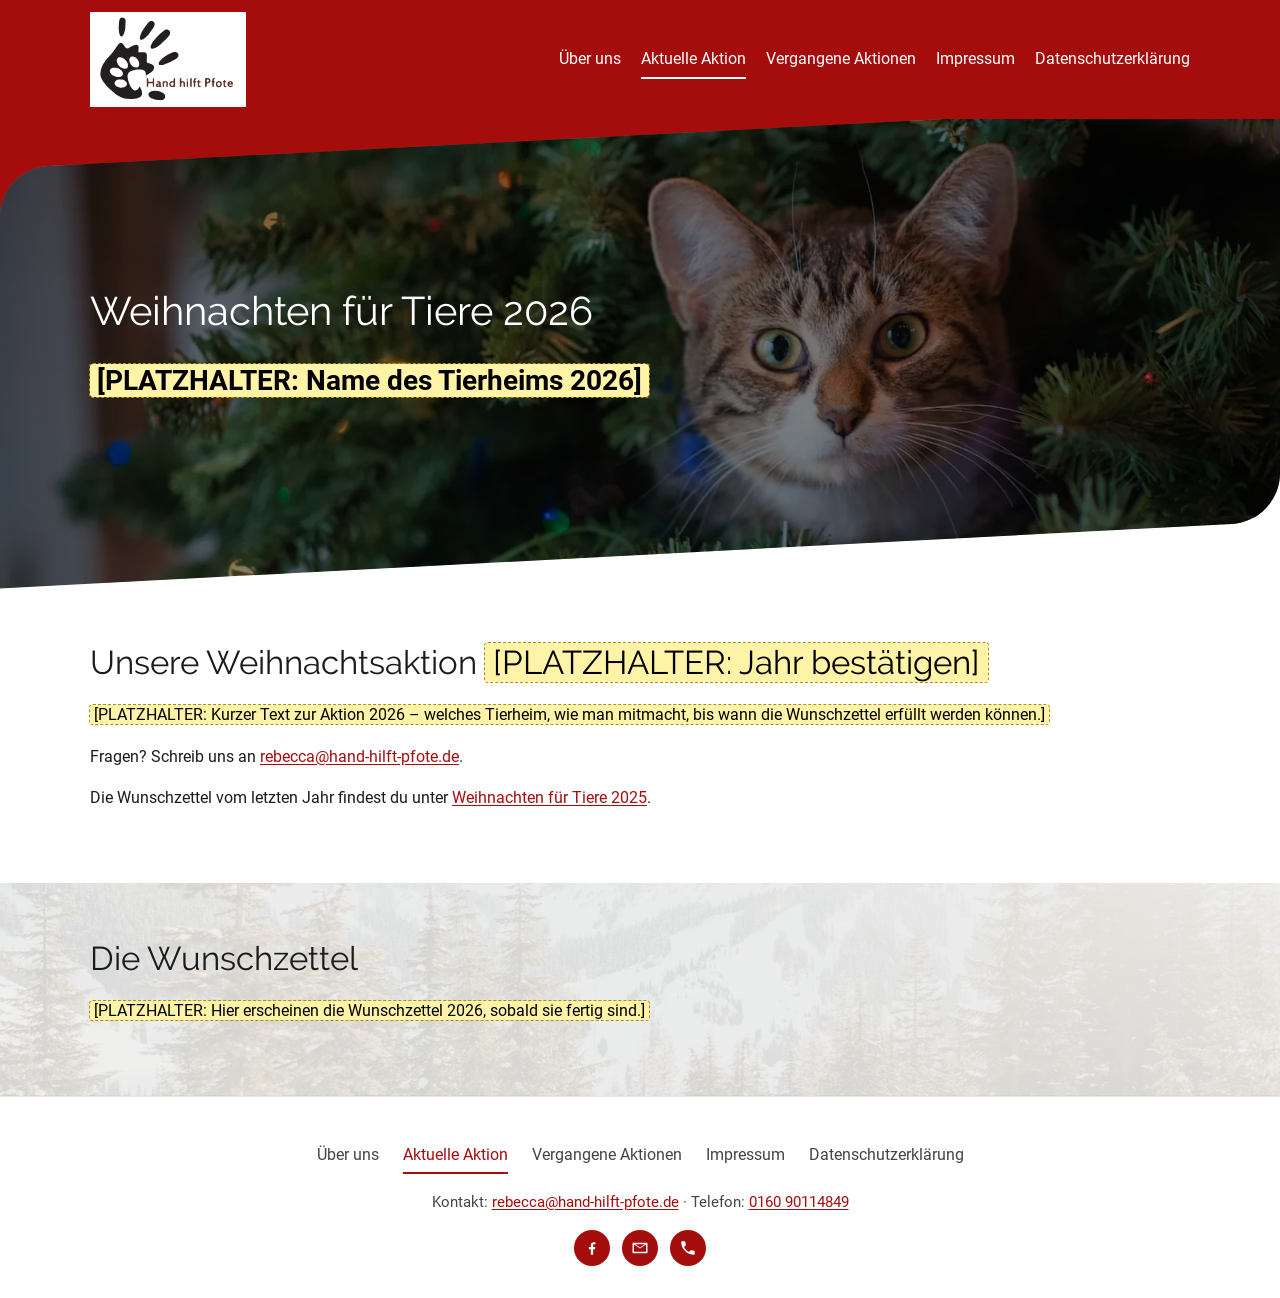
==== aktuelle-aktion/index.html @ 30fbe74c "Statische Website für GitHub Pages (DSGVO-konform, ohne Tracking und Cookies) Nachbau von hand-hilft" ====
<!DOCTYPE html>
<html lang="de">
<head>
  <meta charset="utf-8">
  <meta name="viewport" content="width=device-width, initial-scale=1">
  <meta http-equiv="Content-Security-Policy" content="default-src 'self'; img-src 'self'; style-src 'self'; script-src 'self'; font-src 'self'; connect-src 'none'; frame-src 'none'; object-src 'none'; base-uri 'self'; form-action 'none'">
  <meta name="referrer" content="strict-origin-when-cross-origin">
  <title>Aktuelle Aktion: Weihnachten für Tiere 2026 – Hand hilft Pfote</title>
  <meta name="description" content="Weihnachten für Tiere 2026: unsere aktuelle Spendenaktion für Tiere im Tierheim.">
  <link rel="canonical" href="https://hand-hilft-pfote.de/aktuelle-aktion/">
  <link rel="icon" href="../assets/img/favicon.svg" type="image/svg+xml">
  <link rel="icon" href="../assets/img/favicon-32.png" sizes="32x32" type="image/png">
  <link rel="apple-touch-icon" href="../assets/img/apple-touch-icon.png">
  <link rel="stylesheet" href="../assets/css/style.css">
  <script src="../assets/js/main.js" defer></script>
</head>
<body>
  <a class="skip-link" href="#inhalt">Zum Inhalt springen</a>

  <!-- ===== KOPFZEILE (auf allen Seiten gleich) ===== -->
  <header class="site-header">
    <div class="container">
      <a class="logo" href="../">
        <img src="../assets/img/logo.svg" width="338" height="210" alt="Hand hilft Pfote – zur Startseite">
      </a>
      <button class="nav-toggle" type="button" aria-expanded="false" aria-controls="hauptmenue">
        <svg viewBox="0 0 24 24" aria-hidden="true" focusable="false"><path fill="currentColor" d="M3 6h18v2H3zm0 5h18v2H3zm0 5h18v2H3z"/></svg><span class="visually-hidden">Menü</span>
      </button>
      <nav class="main-nav" id="hauptmenue" aria-label="Hauptmenü">
        <ul>
          <li><a href="../">Über uns</a></li>
          <li><a href="../aktuelle-aktion/" aria-current="page">Aktuelle Aktion</a></li>
          <li><a href="../vergangene-aktionen/">Vergangene Aktionen</a></li>
          <li><a href="../impressum/">Impressum</a></li>
          <li><a href="../datenschutzerklarung/">Datenschutzerklärung</a></li>
        </ul>
      </nav>
    </div>
  </header>

  <main id="inhalt">
    <div class="hero-wrap">
      <section class="hero bg-weihnachten ">
        <div class="container hero-inhalt">
          <h1>Weihnachten für Tiere 2026</h1>
          <p class="untertitel"><span class="platzhalter">[PLATZHALTER: Name des Tierheims 2026]</span></p>
        </div>
      </section>
    </div>

    <!--
      ================================================================
      AKTUELLE AKTION – hier pflegen
      1. Oben im Titelbild Jahr und Tierheim eintragen.
      2. Den Einleitungstext unten anpassen.
      3. Wunschzettel als Bilder in  bilder/aktionen/2026/  ablegen
         (Dateiname z. B. wunschzettel-01.webp) und unten in die Liste
         <ul class="galerie"> je eine Zeile kopieren.
      4. Alle gelb markierten [PLATZHALTER: …] ersetzen oder löschen.
      ================================================================
    -->
    <section class="abschnitt" aria-labelledby="aktion-text">
      <div class="container">
        <h2 id="aktion-text">Unsere Weihnachtsaktion <span class="platzhalter">[PLATZHALTER: Jahr bestätigen]</span></h2>
        <p><span class="platzhalter">[PLATZHALTER: Kurzer Text zur Aktion 2026 – welches Tierheim, wie man mitmacht, bis wann die Wunschzettel erfüllt werden können.]</span></p>
        <p>Fragen? Schreib uns an <a href="mailto:rebecca@hand-hilft-pfote.de">rebecca@hand-hilft-pfote.de</a>.</p>
        <p>Die Wunschzettel vom letzten Jahr findest du unter <a href="../vergangene-aktionen/2025/">Weihnachten für Tiere 2025</a>.</p>
      </div>
    </section>

    <section class="abschnitt galerie-bereich" aria-labelledby="wunschzettel">
      <div class="container">
        <h2 id="wunschzettel">Die Wunschzettel</h2>
        <p><span class="platzhalter">[PLATZHALTER: Hier erscheinen die Wunschzettel 2026, sobald sie fertig sind.]</span></p>
        <ul class="galerie">
          <!-- Vorlage für einen Wunschzettel (Kommentarzeichen entfernen und anpassen):
          <li><a href="../bilder/aktionen/2026/wunschzettel-01.webp"><img src="../bilder/aktionen/2026/wunschzettel-01.webp" width="600" height="338" alt="NAME wünscht sich …" loading="lazy" decoding="async"></a></li>
          -->
        </ul>
      </div>
    </section>
  </main>

  <!-- ===== FUSSZEILE (auf allen Seiten gleich) ===== -->
  <footer class="site-footer">
    <div class="container">
      <nav aria-label="Fußzeilen-Navigation">
        <ul>
          <li><a href="../">Über uns</a></li>
          <li><a href="../aktuelle-aktion/" aria-current="page">Aktuelle Aktion</a></li>
          <li><a href="../vergangene-aktionen/">Vergangene Aktionen</a></li>
          <li><a href="../impressum/">Impressum</a></li>
          <li><a href="../datenschutzerklarung/">Datenschutzerklärung</a></li>
        </ul>
      </nav>
      <p class="kontakt-zeile">
        Kontakt: <a href="mailto:rebecca@hand-hilft-pfote.de">rebecca@hand-hilft-pfote.de</a>
        · Telefon: <a href="tel:+4916090114849">0160 90114849</a>
      </p>
      <ul class="social">
        <li><a href="https://www.facebook.com/groups/263633010699116/" rel="noopener noreferrer"><svg viewBox="0 0 24 24" aria-hidden="true" focusable="false"><path d="M13.5 21v-7.5h2.6l.4-3h-3V8.6c0-.9.3-1.5 1.5-1.5h1.6V4.4c-.3 0-1.2-.1-2.3-.1-2.3 0-3.9 1.4-3.9 4v2.2H7.8v3h2.6V21h3.1z"/></svg><span class="visually-hidden">Unsere Facebook-Gruppe (externer Link)</span></a></li>
        <li><a href="mailto:rebecca@hand-hilft-pfote.de"><svg viewBox="0 0 24 24" aria-hidden="true" focusable="false"><path d="M3 5h18a1 1 0 0 1 1 1v12a1 1 0 0 1-1 1H3a1 1 0 0 1-1-1V6a1 1 0 0 1 1-1zm1 2.4V17h16V7.4l-8 5.3-8-5.3zM5.6 7l6.4 4.3L18.4 7H5.6z"/></svg><span class="visually-hidden">E-Mail an rebecca@hand-hilft-pfote.de</span></a></li>
        <li><a href="tel:+4916090114849"><svg viewBox="0 0 24 24" aria-hidden="true" focusable="false"><path d="M6.6 10.8a15.1 15.1 0 0 0 6.6 6.6l2.2-2.2c.3-.3.7-.4 1-.2 1.1.4 2.3.6 3.6.6.6 0 1 .4 1 1V20c0 .6-.4 1-1 1A17 17 0 0 1 3 4c0-.6.4-1 1-1h3.5c.6 0 1 .4 1 1 0 1.3.2 2.5.6 3.6.1.3 0 .7-.2 1l-2.3 2.2z"/></svg><span class="visually-hidden">Anrufen: 0160 90114849</span></a></li>
      </ul>
    </div>
  </footer>
</body>
</html>
---- assets/css/style.css ----
/* ==========================================================================
   Hand hilft Pfote – Stylesheet
   Alle Schriften liegen lokal in /assets/fonts. Keine externen Ressourcen.
   ========================================================================== */

/* ---------- Schriften (lokal gehostet) ---------- */
@font-face {
  font-family: "Roboto";
  src: url("../fonts/roboto-regular.woff2") format("woff2");
  font-weight: 400; font-style: normal; font-display: swap;
}
@font-face {
  font-family: "Roboto";
  src: url("../fonts/roboto-italic.woff2") format("woff2");
  font-weight: 400; font-style: italic; font-display: swap;
}
@font-face {
  font-family: "Roboto";
  src: url("../fonts/roboto-700.woff2") format("woff2");
  font-weight: 700; font-style: normal; font-display: swap;
}
@font-face {
  font-family: "Roboto";
  src: url("../fonts/roboto-700italic.woff2") format("woff2");
  font-weight: 700; font-style: italic; font-display: swap;
}
@font-face {
  font-family: "Raleway";
  src: url("../fonts/raleway-regular.woff2") format("woff2");
  font-weight: 400; font-style: normal; font-display: swap;
}

/* ---------- Farben & Grundwerte ---------- */
:root {
  --rot: #a50d0d;          /* Kopfzeile, Akzente */
  --rot-dunkel: #7d0909;
  --text: #1b1b1b;
  --text-hell: #444444;
  --grau-bg: #f2f2f2;
  --weiss: #ffffff;
  --breite: 1100px;
  --radius-gross: 48px;
  --schrift: "Roboto", Arial, Helvetica, sans-serif;
  --schrift-titel: "Raleway", "Roboto", Arial, sans-serif;
}

*, *::before, *::after { box-sizing: border-box; }

html { -webkit-text-size-adjust: 100%; scroll-behavior: smooth; }
@media (prefers-reduced-motion: reduce) { html { scroll-behavior: auto; } }

body {
  margin: 0;
  font-family: var(--schrift);
  font-size: 1rem;
  line-height: 1.6;
  color: var(--text);
  background: var(--weiss);
}

img { max-width: 100%; height: auto; display: block; }

a { color: var(--rot); text-underline-offset: 2px; }
a:hover { color: var(--rot-dunkel); }

:focus-visible { outline: 3px solid #f2c200; outline-offset: 2px; }

h1, h2, h3 {
  font-family: var(--schrift-titel);
  font-weight: 400;
  line-height: 1.2;
  margin: 0 0 .6em;
}
h1 { font-size: clamp(2rem, 5vw, 2.5rem); }
h2 { font-size: clamp(1.7rem, 4vw, 2.06rem); }
h3 { font-size: clamp(1.4rem, 3vw, 1.75rem); }

p { margin: 0 0 1em; }

.container { width: min(100% - 2.5rem, var(--breite)); margin-inline: auto; }

.visually-hidden {
  position: absolute !important; width: 1px; height: 1px; padding: 0; margin: -1px;
  overflow: hidden; clip: rect(0 0 0 0); white-space: nowrap; border: 0;
}

.skip-link {
  position: absolute; left: 1rem; top: -4rem; z-index: 100;
  background: var(--weiss); color: var(--text); padding: .6rem 1rem; border-radius: 6px;
}
.skip-link:focus { top: 1rem; }

/* ---------- Kopfzeile ---------- */
.site-header { background: var(--rot); color: var(--weiss); position: relative; z-index: 10; }
.site-header .container {
  display: flex; align-items: center; justify-content: space-between; gap: 1rem;
  padding-block: .75rem;
}
.logo { display: block; background: var(--weiss); padding: 4px 8px; line-height: 0; }
.logo img { width: 140px; height: auto; }

.nav-toggle {
  display: none;
  background: none; border: 0; color: var(--weiss); cursor: pointer;
  padding: .5rem; line-height: 0;
}
.nav-toggle svg { width: 32px; height: 32px; }

.main-nav ul { list-style: none; margin: 0; padding: 0; display: flex; flex-wrap: wrap; gap: .25rem 1.25rem; }
.main-nav a {
  color: var(--weiss); text-decoration: none; display: inline-block;
  padding: .35rem 0; border-bottom: 2px solid transparent;
}
.main-nav a:hover { border-bottom-color: rgba(255,255,255,.6); color: var(--weiss); }
.main-nav a[aria-current="page"] { border-bottom-color: var(--weiss); }

@media (max-width: 860px) {
  .js .nav-toggle { display: block; }
  .js .main-nav { display: none; width: 100%; }
  .js .main-nav.offen { display: block; }
  .site-header .container { flex-wrap: wrap; }
  .main-nav ul { flex-direction: column; gap: 0; padding-bottom: .5rem; }
  .main-nav a { padding: .6rem 0; font-size: 1.1rem; }
  .logo img { width: 120px; }
}

/* ---------- Bühne (Titelbild mit schräger, abgerundeter Kante) ---------- */
.hero-wrap { background: linear-gradient(var(--rot) 0 30%, var(--weiss) 30% 100%); padding: 1rem 0 2rem; }
.hero {
  position: relative; color: var(--weiss);
  background-color: #444;
  background-size: cover; background-position: center;
  border-radius: var(--radius-gross) 0 var(--radius-gross) 0;
  transform: skewY(-3deg);
  margin: 0;
  overflow: hidden;
}
.hero::before { content: ""; position: absolute; inset: 0; background: rgba(0,0,0,.5); }
.hero-inhalt {
  position: relative; transform: skewY(3deg);
  min-height: 420px; display: flex; flex-direction: column; justify-content: center;
  padding-block: 4.5rem;
}
.hero h1, .hero h2, .hero a { color: var(--weiss); }
.hero-inhalt.zweispaltig {
  display: grid; grid-template-columns: 3fr 2fr; gap: 2.5rem; align-items: center;
}
.hero .untertitel { font-family: var(--schrift); font-weight: 700; font-size: clamp(1.3rem, 3vw, 1.75rem); margin: 0; }
.hero-klein .hero-inhalt { min-height: 260px; }
@media (max-width: 760px) {
  .hero-inhalt.zweispaltig { grid-template-columns: 1fr; gap: 1rem; }
  .hero-inhalt { padding-block: 3.5rem; }
  .hero { border-radius: 32px 0 32px 0; }
}

/* Titelbilder je Seite (mobil kleinere Datei) */
.bg-startseite     { background-image: url("../../bilder/seiten/startseite-800.webp"); }
.bg-weihnachten    { background-image: url("../../bilder/seiten/weihnachten-katze-800.webp"); }
.bg-vergangene     { background-image: url("../../bilder/seiten/vergangene-aktionen-800.webp"); }
.bg-impressum      { background-image: url("../../bilder/seiten/impressum-800.webp"); }
.bg-datenschutz    { background-image: url("../../bilder/seiten/datenschutz-800.webp"); }
@media (min-width: 801px) {
  .bg-startseite   { background-image: url("../../bilder/seiten/startseite-1600.webp"); }
  .bg-weihnachten  { background-image: url("../../bilder/seiten/weihnachten-katze-1600.webp"); }
  .bg-vergangene   { background-image: url("../../bilder/seiten/vergangene-aktionen-1600.webp"); }
  .bg-impressum    { background-image: url("../../bilder/seiten/impressum-1600.webp"); }
  .bg-datenschutz  { background-image: url("../../bilder/seiten/datenschutz-1600.webp"); }
}

/* ---------- Spendenbox ---------- */
.spenden p { margin-bottom: .9em; }
.spenden strong { display: block; }
.iban { font-variant-numeric: tabular-nums; letter-spacing: .02em; }

/* ---------- Abschnitte ---------- */
.abschnitt { padding-block: 3.5rem; }
.abschnitt-grau { background: var(--grau-bg); }

.drei-spalten { display: grid; grid-template-columns: repeat(3, 1fr); gap: 2rem; }
.drei-spalten h3 { min-height: 1.2em; }
.akzent h3, .akzent p { color: var(--rot); }
@media (max-width: 860px) { .drei-spalten { grid-template-columns: 1fr; } }

/* ---------- Team ---------- */
.team { display: grid; grid-template-columns: repeat(2, 1fr); gap: 2.5rem 3rem; margin-top: 2.5rem; }
.person { display: grid; grid-template-columns: 130px 1fr; gap: 0 1.25rem; align-items: start; }
.person img { width: 130px; height: 130px; border-radius: 50%; object-fit: cover; grid-row: span 2; }
.person h3 { margin: .6rem 0 .1rem; }
.person .rolle { font-weight: 700; font-size: .9rem; color: var(--text-hell); margin: 0 0 1rem; }
.person .beschreibung { grid-column: 2; }
@media (max-width: 760px) {
  .team { grid-template-columns: 1fr; }
  .person { grid-template-columns: 96px 1fr; }
  .person img { width: 96px; height: 96px; }
  .person .beschreibung { grid-column: 1 / -1; margin-top: 1rem; }
}

/* ---------- Jahreschronik (Vergangene Aktionen) ---------- */
.chronik { list-style: none; margin: 0; padding: 0; display: grid; grid-template-columns: repeat(2, 1fr); gap: 3rem 2rem; }
.chronik li { text-align: center; }
.chronik img { width: 100%; aspect-ratio: 3 / 2; object-fit: cover; border-radius: 50% / 34%; }
.chronik h2 { color: var(--rot); font-family: var(--schrift); font-size: 1.6rem; margin: 1.2rem 0 .8rem; }
.chronik p { font-size: .95rem; max-width: 28rem; margin-inline: auto; }
.chronik .ohne-bild { aspect-ratio: 3 / 2; border-radius: 50% / 34%; background: var(--grau-bg); display: grid; place-items: center; }
.chronik .ohne-bild img { width: 45%; aspect-ratio: auto; border-radius: 0; opacity: .6; }
@media (max-width: 640px) { .chronik { grid-template-columns: 1fr; } }

/* ---------- Galerie ---------- */
.galerie-bereich {
  background-color: var(--grau-bg);
  background-image: linear-gradient(rgba(242,242,242,.86), rgba(242,242,242,.86)), url("../../bilder/seiten/winterwald-1600.webp");
  background-size: cover; background-position: center; background-attachment: scroll;
}
.galerie { list-style: none; margin: 0; padding: 0; display: grid; grid-template-columns: repeat(2, 1fr); gap: 1.5rem; }
.galerie a { display: block; border-radius: 6px; overflow: hidden; box-shadow: 0 2px 8px rgba(0,0,0,.18); }
.galerie img { width: 100%; aspect-ratio: 600 / 340; object-fit: cover; }
@media (max-width: 640px) { .galerie { grid-template-columns: 1fr; gap: 1rem; } }

/* Großansicht (nur mit JavaScript; ohne JS öffnet der Link das Bild direkt) */
.lightbox {
  border: 0; padding: 0; background: transparent; max-width: 96vw; max-height: 96vh;
}
.lightbox::backdrop { background: rgba(0,0,0,.85); }
.lightbox img { max-width: 94vw; max-height: 86vh; width: auto; margin: auto; border-radius: 6px; }
.lightbox-leiste { display: flex; justify-content: center; gap: .75rem; margin-top: .75rem; }
.lightbox button {
  font: inherit; font-size: 1rem; cursor: pointer;
  background: var(--weiss); color: var(--text); border: 0; border-radius: 999px; padding: .5rem 1.1rem;
}

/* ---------- Textseiten (Impressum, Datenschutz) ---------- */
.textseite { max-width: 52rem; }
.textseite h2 { margin-top: 2.2rem; font-size: 1.6rem; }
.textseite h3 { margin-top: 1.6rem; font-size: 1.25rem; font-family: var(--schrift); font-weight: 700; }
.textseite address { font-style: normal; margin-bottom: 1em; }
.textseite ul { padding-left: 1.25rem; }
.textseite li { margin-bottom: .4em; }
.stand { color: var(--text-hell); font-size: .9rem; }
.bildnachweise { columns: 2 16rem; font-size: .9rem; padding-left: 1.25rem; }

/* Platzhalter, die noch ausgefüllt werden müssen – fallen bewusst auf */
.platzhalter { background: #fff3a8; color: #000; padding: 0 .25em; border-radius: 3px; outline: 1px dashed #b38f00; }

/* ---------- Fußzeile ---------- */
.site-footer { padding: 2.5rem 0 2rem; text-align: center; border-top: 1px solid #e5e5e5; }
.site-footer nav ul { list-style: none; margin: 0 0 1rem; padding: 0; display: flex; flex-wrap: wrap; justify-content: center; gap: .25rem 1.5rem; }
.site-footer nav a { color: var(--text-hell); text-decoration: none; padding: .3rem 0; display: inline-block; border-bottom: 2px solid transparent; }
.site-footer nav a:hover, .site-footer nav a[aria-current="page"] { color: var(--rot); border-bottom-color: var(--rot); }
.kontakt-zeile { margin: 0 0 1rem; color: var(--text-hell); font-size: .95rem; }
.social { display: flex; justify-content: center; gap: .75rem; margin: 0; padding: 0; list-style: none; }
.social a {
  display: inline-grid; place-items: center; width: 36px; height: 36px;
  border-radius: 50%; background: var(--rot); color: var(--weiss);
}
.social a:hover { background: var(--rot-dunkel); color: var(--weiss); }
.social svg { width: 18px; height: 18px; fill: currentColor; }

/* ---------- Fehlerseite ---------- */
.fehler { text-align: center; padding-block: 4rem; }
.fehler .gross { font-size: 5rem; font-family: var(--schrift-titel); color: var(--rot); margin: 0; line-height: 1; }

@media print {
  .site-header, .site-footer, .nav-toggle { display: none; }
  .hero { transform: none; color: #000; background: none !important; }
  .hero::before { display: none; }
  .hero-inhalt { transform: none; }
  .hero h1, .hero h2, .hero a { color: #000; }
}
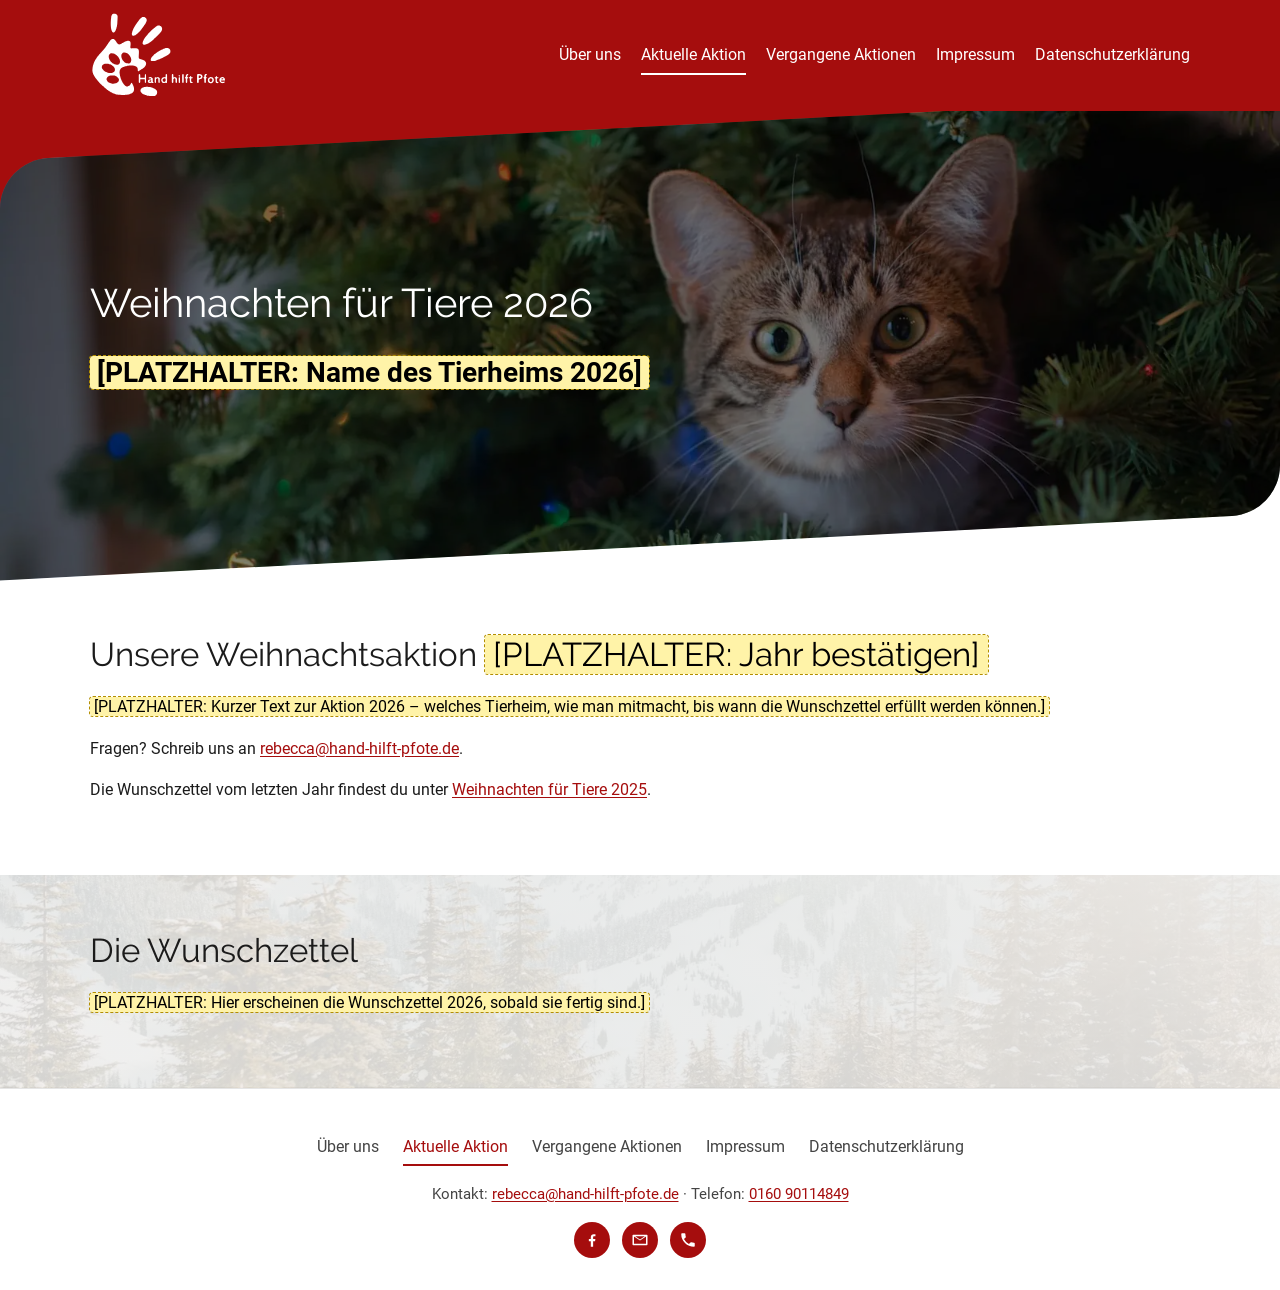
==== commit 6246094e: "Logo in der Kopfzeile freigestellt (weiß, transparenter Hintergrund) Co-Authored-By: Claude Opus 5.5" ====
--- a/aktuelle-aktion/index.html
+++ b/aktuelle-aktion/index.html
@@ -21,7 +21,7 @@
   <header class="site-header">
     <div class="container">
       <a class="logo" href="../">
-        <img src="../assets/img/logo.svg" width="338" height="210" alt="Hand hilft Pfote – zur Startseite">
+        <img src="../assets/img/logo-weiss.svg" width="338" height="210" alt="Hand hilft Pfote – zur Startseite">
       </a>
       <button class="nav-toggle" type="button" aria-expanded="false" aria-controls="hauptmenue">
         <svg viewBox="0 0 24 24" aria-hidden="true" focusable="false"><path fill="currentColor" d="M3 6h18v2H3zm0 5h18v2H3zm0 5h18v2H3z"/></svg><span class="visually-hidden">Menü</span>
--- a/assets/css/style.css
+++ b/assets/css/style.css
@@ -96,7 +96,7 @@
   display: flex; align-items: center; justify-content: space-between; gap: 1rem;
   padding-block: .75rem;
 }
-.logo { display: block; background: var(--weiss); padding: 4px 8px; line-height: 0; }
+.logo { display: block; line-height: 0; }
 .logo img { width: 140px; height: auto; }
 
 .nav-toggle {
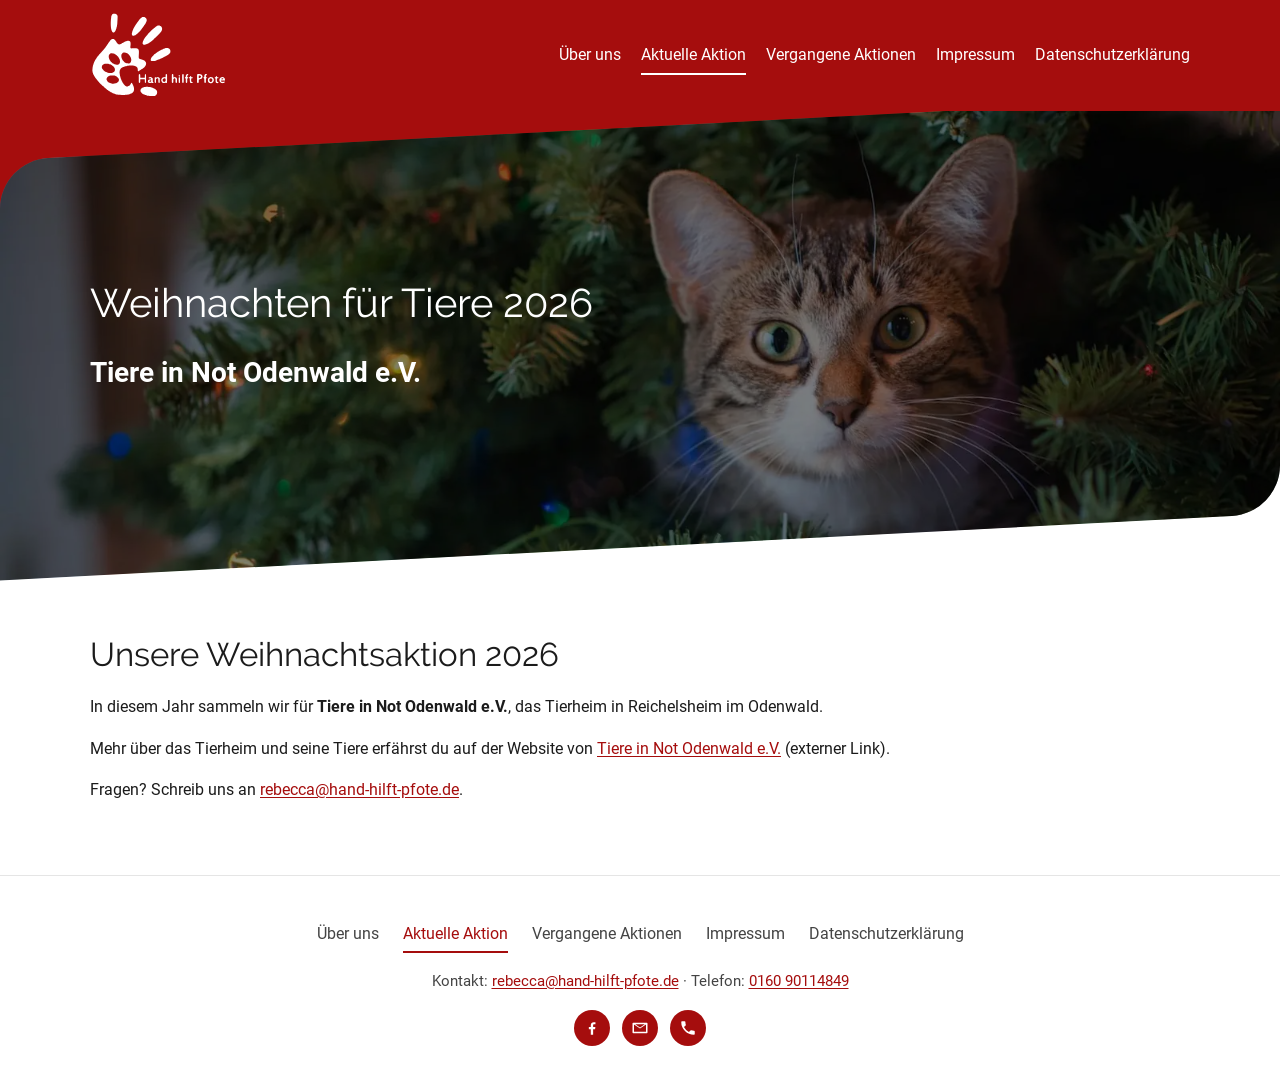
==== commit 7003cadd: "Aktion 2026 (Tiere in Not Odenwald e.V.) eintragen, 2025 abschließen - Platzhalter auf der Seite Akt" ====
--- a/aktuelle-aktion/index.html
+++ b/aktuelle-aktion/index.html
@@ -6,7 +6,7 @@
   <meta http-equiv="Content-Security-Policy" content="default-src 'self'; img-src 'self'; style-src 'self'; script-src 'self'; font-src 'self'; connect-src 'none'; frame-src 'none'; object-src 'none'; base-uri 'self'; form-action 'none'">
   <meta name="referrer" content="strict-origin-when-cross-origin">
   <title>Aktuelle Aktion: Weihnachten für Tiere 2026 – Hand hilft Pfote</title>
-  <meta name="description" content="Weihnachten für Tiere 2026: unsere aktuelle Spendenaktion für Tiere im Tierheim.">
+  <meta name="description" content="Weihnachten für Tiere 2026: unsere aktuelle Spendenaktion für Tiere in Not Odenwald e.V.">
   <link rel="canonical" href="https://hand-hilft-pfote.de/aktuelle-aktion/">
   <link rel="icon" href="../assets/img/favicon.svg" type="image/svg+xml">
   <link rel="icon" href="../assets/img/favicon-32.png" sizes="32x32" type="image/png">
@@ -43,7 +43,7 @@
       <section class="hero bg-weihnachten ">
         <div class="container hero-inhalt">
           <h1>Weihnachten für Tiere 2026</h1>
-          <p class="untertitel"><span class="platzhalter">[PLATZHALTER: Name des Tierheims 2026]</span></p>
+          <p class="untertitel">Tiere in Not Odenwald e.V.</p>
         </div>
       </section>
     </div>
@@ -52,33 +52,31 @@
       ================================================================
       AKTUELLE AKTION – hier pflegen
       1. Oben im Titelbild Jahr und Tierheim eintragen.
-      2. Den Einleitungstext unten anpassen.
-      3. Wunschzettel als Bilder in  bilder/aktionen/2026/  ablegen
-         (Dateiname z. B. wunschzettel-01.webp) und unten in die Liste
-         <ul class="galerie"> je eine Zeile kopieren.
-      4. Alle gelb markierten [PLATZHALTER: …] ersetzen oder löschen.
+      2. Den Text im Abschnitt „Unsere Weihnachtsaktion“ anpassen.
+      3. Wunschzettel zeigen (optional): Bilder in  bilder/aktionen/JAHR/
+         ablegen und den auskommentierten Abschnitt „Die Wunschzettel“
+         weiter unten einschalten (Kommentarzeichen entfernen).
       ================================================================
     -->
     <section class="abschnitt" aria-labelledby="aktion-text">
       <div class="container">
-        <h2 id="aktion-text">Unsere Weihnachtsaktion <span class="platzhalter">[PLATZHALTER: Jahr bestätigen]</span></h2>
-        <p><span class="platzhalter">[PLATZHALTER: Kurzer Text zur Aktion 2026 – welches Tierheim, wie man mitmacht, bis wann die Wunschzettel erfüllt werden können.]</span></p>
+        <h2 id="aktion-text">Unsere Weihnachtsaktion 2026</h2>
+        <p>In diesem Jahr sammeln wir für <strong>Tiere in Not Odenwald e.V.</strong>, das Tierheim in Reichelsheim im Odenwald.</p>
+        <p>Mehr über das Tierheim und seine Tiere erfährst du auf der Website von <a href="https://www.tiere-in-not-odenwald.de/" rel="noopener noreferrer">Tiere in Not Odenwald e.V.</a> (externer Link).</p>
         <p>Fragen? Schreib uns an <a href="mailto:rebecca@hand-hilft-pfote.de">rebecca@hand-hilft-pfote.de</a>.</p>
-        <p>Die Wunschzettel vom letzten Jahr findest du unter <a href="../vergangene-aktionen/2025/">Weihnachten für Tiere 2025</a>.</p>
       </div>
     </section>
 
+    <!-- Abschnitt „Die Wunschzettel“ – zum Einschalten die Zeilen mit <!- - und - -> darum entfernen.
     <section class="abschnitt galerie-bereich" aria-labelledby="wunschzettel">
       <div class="container">
         <h2 id="wunschzettel">Die Wunschzettel</h2>
-        <p><span class="platzhalter">[PLATZHALTER: Hier erscheinen die Wunschzettel 2026, sobald sie fertig sind.]</span></p>
         <ul class="galerie">
-          <!-- Vorlage für einen Wunschzettel (Kommentarzeichen entfernen und anpassen):
           <li><a href="../bilder/aktionen/2026/wunschzettel-01.webp"><img src="../bilder/aktionen/2026/wunschzettel-01.webp" width="600" height="338" alt="NAME wünscht sich …" loading="lazy" decoding="async"></a></li>
-          -->
         </ul>
       </div>
     </section>
+    -->
   </main>
 
   <!-- ===== FUSSZEILE (auf allen Seiten gleich) ===== -->
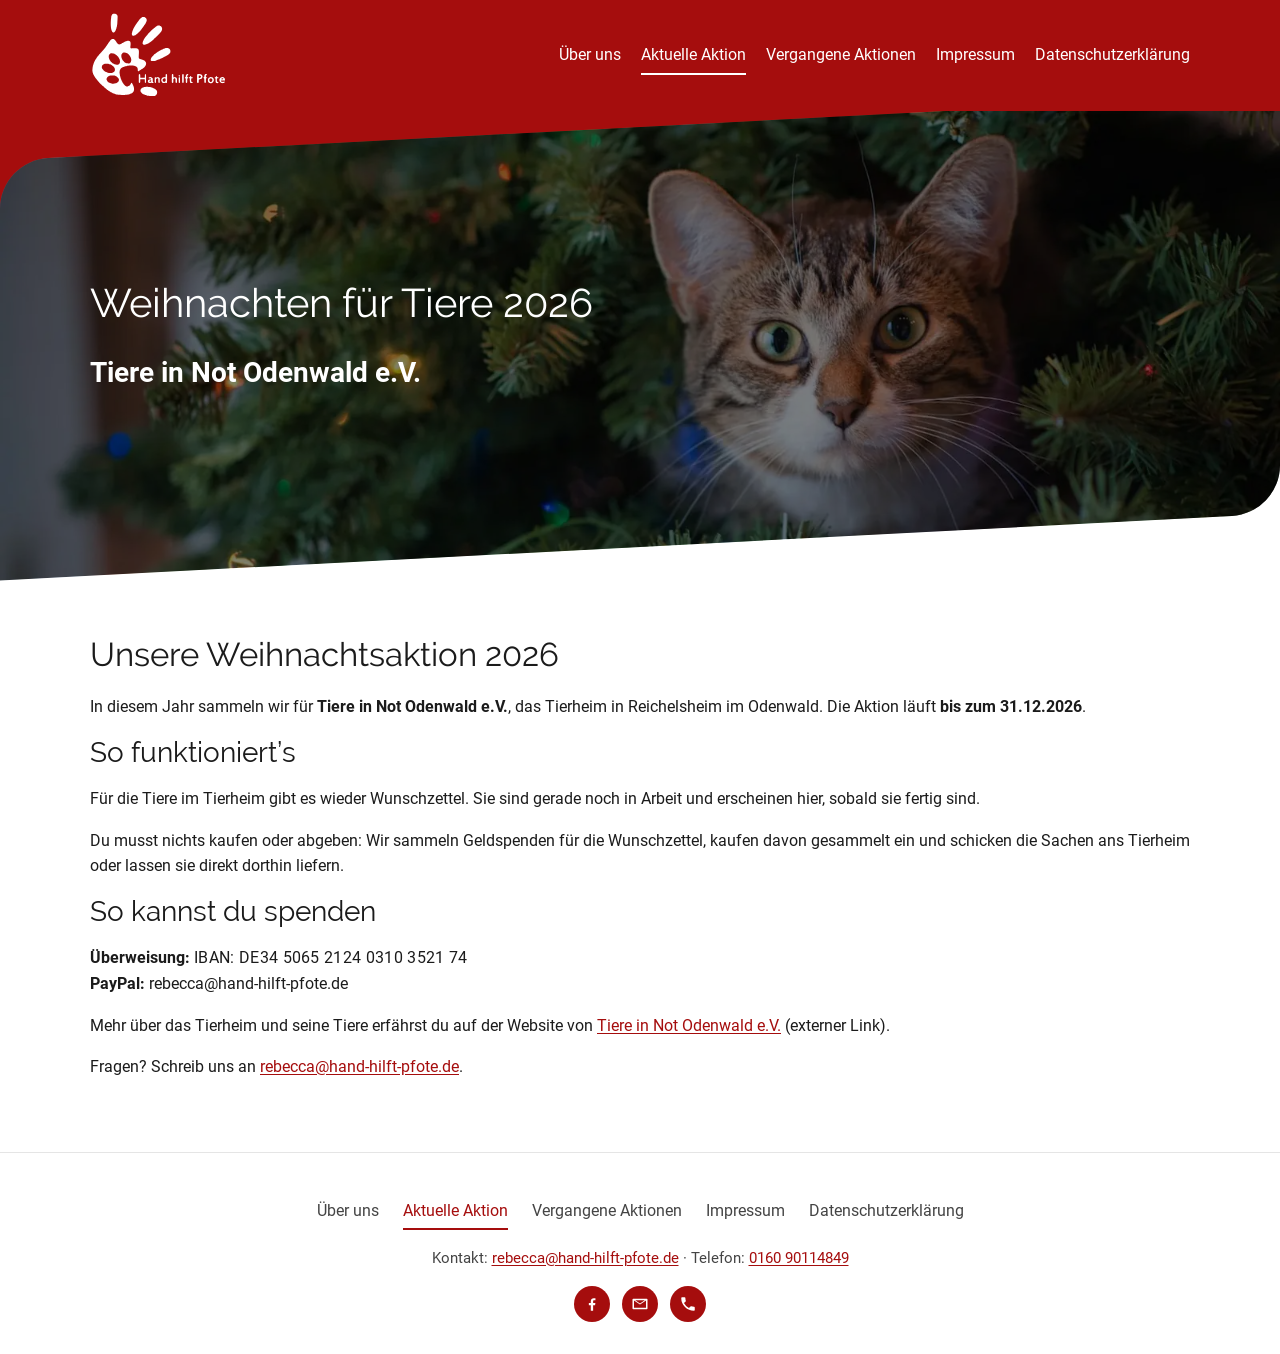
==== commit 0f4514e3: "Aktion 2026: Laufzeit, Ablauf und Spendenwege ergänzen Co-Authored-By: Claude Opus 5.5 <noreply@anth" ====
--- a/aktuelle-aktion/index.html
+++ b/aktuelle-aktion/index.html
@@ -61,7 +61,15 @@
     <section class="abschnitt" aria-labelledby="aktion-text">
       <div class="container">
         <h2 id="aktion-text">Unsere Weihnachtsaktion 2026</h2>
-        <p>In diesem Jahr sammeln wir für <strong>Tiere in Not Odenwald e.V.</strong>, das Tierheim in Reichelsheim im Odenwald.</p>
+        <p>In diesem Jahr sammeln wir für <strong>Tiere in Not Odenwald e.V.</strong>, das Tierheim in Reichelsheim im Odenwald. Die Aktion läuft <strong>bis zum 31.12.2026</strong>.</p>
+
+        <h3>So funktioniert’s</h3>
+        <p>Für die Tiere im Tierheim gibt es wieder Wunschzettel. Sie sind gerade noch in Arbeit und erscheinen hier, sobald sie fertig sind.</p>
+        <p>Du musst nichts kaufen oder abgeben: Wir sammeln Geldspenden für die Wunschzettel, kaufen davon gesammelt ein und schicken die Sachen ans Tierheim oder lassen sie direkt dorthin liefern.</p>
+
+        <h3>So kannst du spenden</h3>
+        <p class="spenden-info"><strong>Überweisung:</strong> <span class="iban">IBAN: DE34 5065 2124 0310 3521 74</span><br>
+        <strong>PayPal:</strong> rebecca@hand-hilft-pfote.de</p>
         <p>Mehr über das Tierheim und seine Tiere erfährst du auf der Website von <a href="https://www.tiere-in-not-odenwald.de/" rel="noopener noreferrer">Tiere in Not Odenwald e.V.</a> (externer Link).</p>
         <p>Fragen? Schreib uns an <a href="mailto:rebecca@hand-hilft-pfote.de">rebecca@hand-hilft-pfote.de</a>.</p>
       </div>
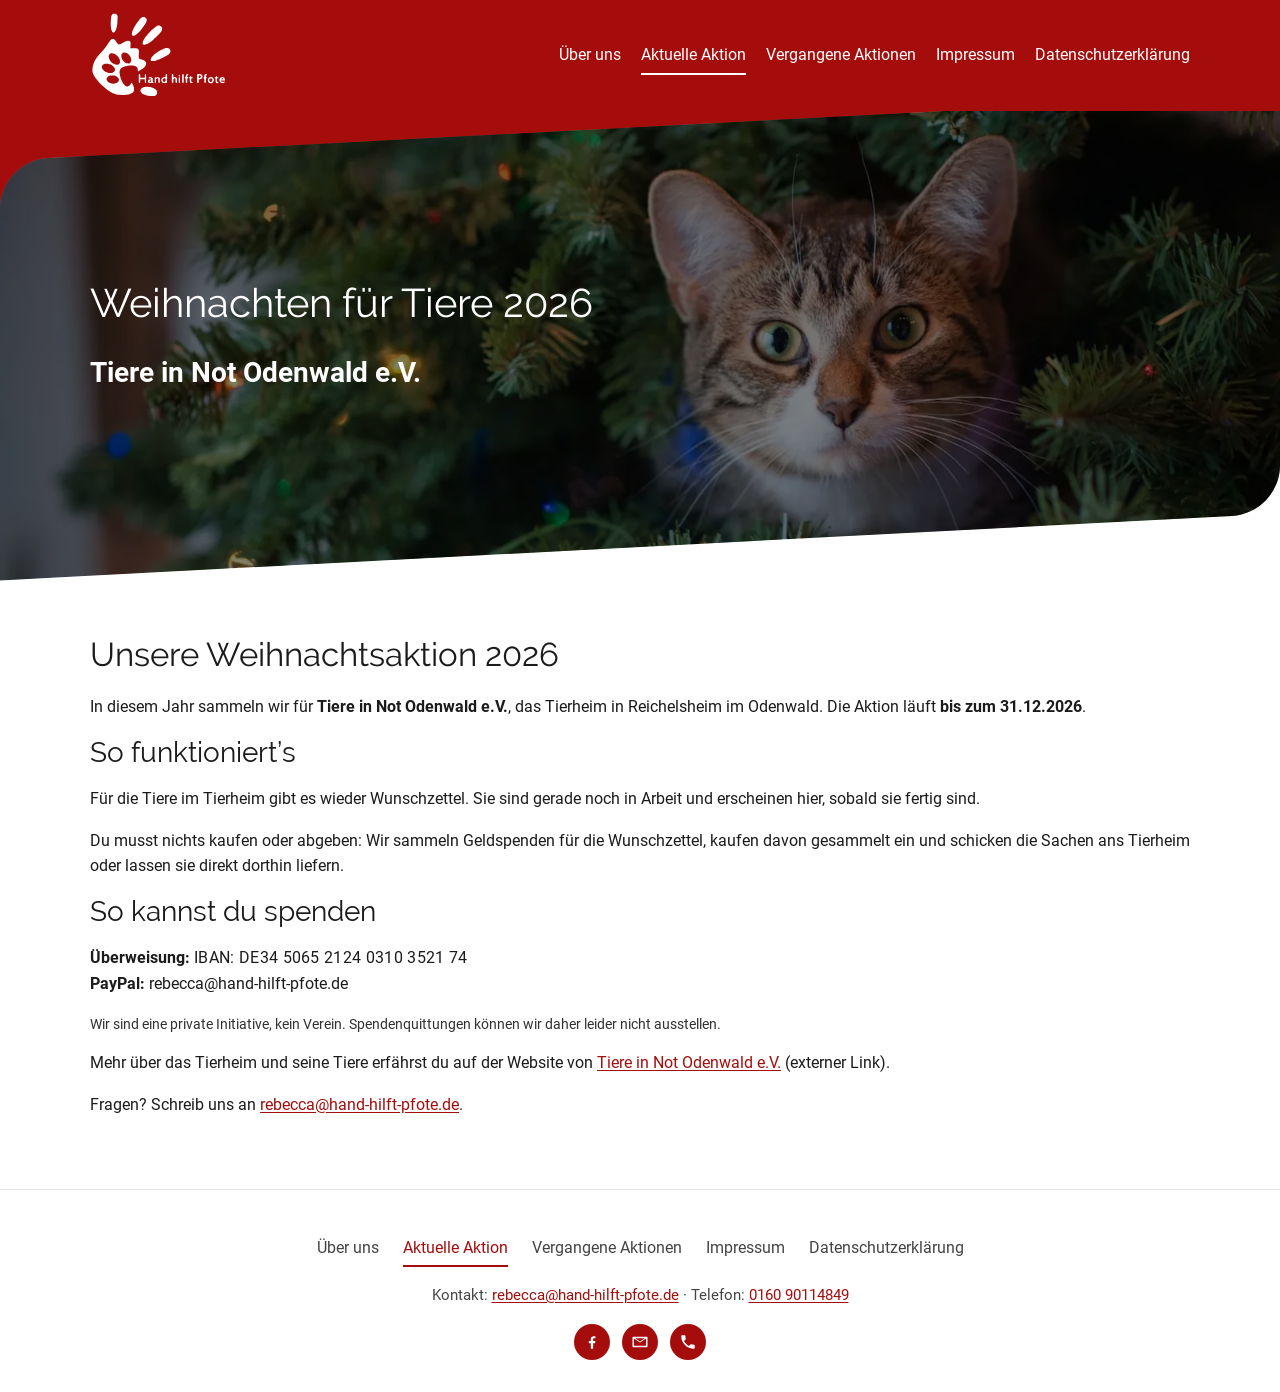
==== commit 42821274: "Rechtstexte: Rebecca Müller als Anbieterin, Hinweis zu Spendenquittungen, Fakten geprüft - Impressum" ====
--- a/aktuelle-aktion/index.html
+++ b/aktuelle-aktion/index.html
@@ -70,6 +70,7 @@
         <h3>So kannst du spenden</h3>
         <p class="spenden-info"><strong>Überweisung:</strong> <span class="iban">IBAN: DE34 5065 2124 0310 3521 74</span><br>
         <strong>PayPal:</strong> rebecca@hand-hilft-pfote.de</p>
+        <p class="hinweis">Wir sind eine private Initiative, kein Verein. Spendenquittungen können wir daher leider nicht ausstellen.</p>
         <p>Mehr über das Tierheim und seine Tiere erfährst du auf der Website von <a href="https://www.tiere-in-not-odenwald.de/" rel="noopener noreferrer">Tiere in Not Odenwald e.V.</a> (externer Link).</p>
         <p>Fragen? Schreib uns an <a href="mailto:rebecca@hand-hilft-pfote.de">rebecca@hand-hilft-pfote.de</a>.</p>
       </div>
--- a/assets/css/style.css
+++ b/assets/css/style.css
@@ -171,6 +171,7 @@
 .spenden p { margin-bottom: .9em; }
 .spenden strong { display: block; }
 .iban { font-variant-numeric: tabular-nums; letter-spacing: .02em; }
+.hinweis { font-size: .9rem; opacity: .9; }
 
 /* ---------- Abschnitte ---------- */
 .abschnitt { padding-block: 3.5rem; }
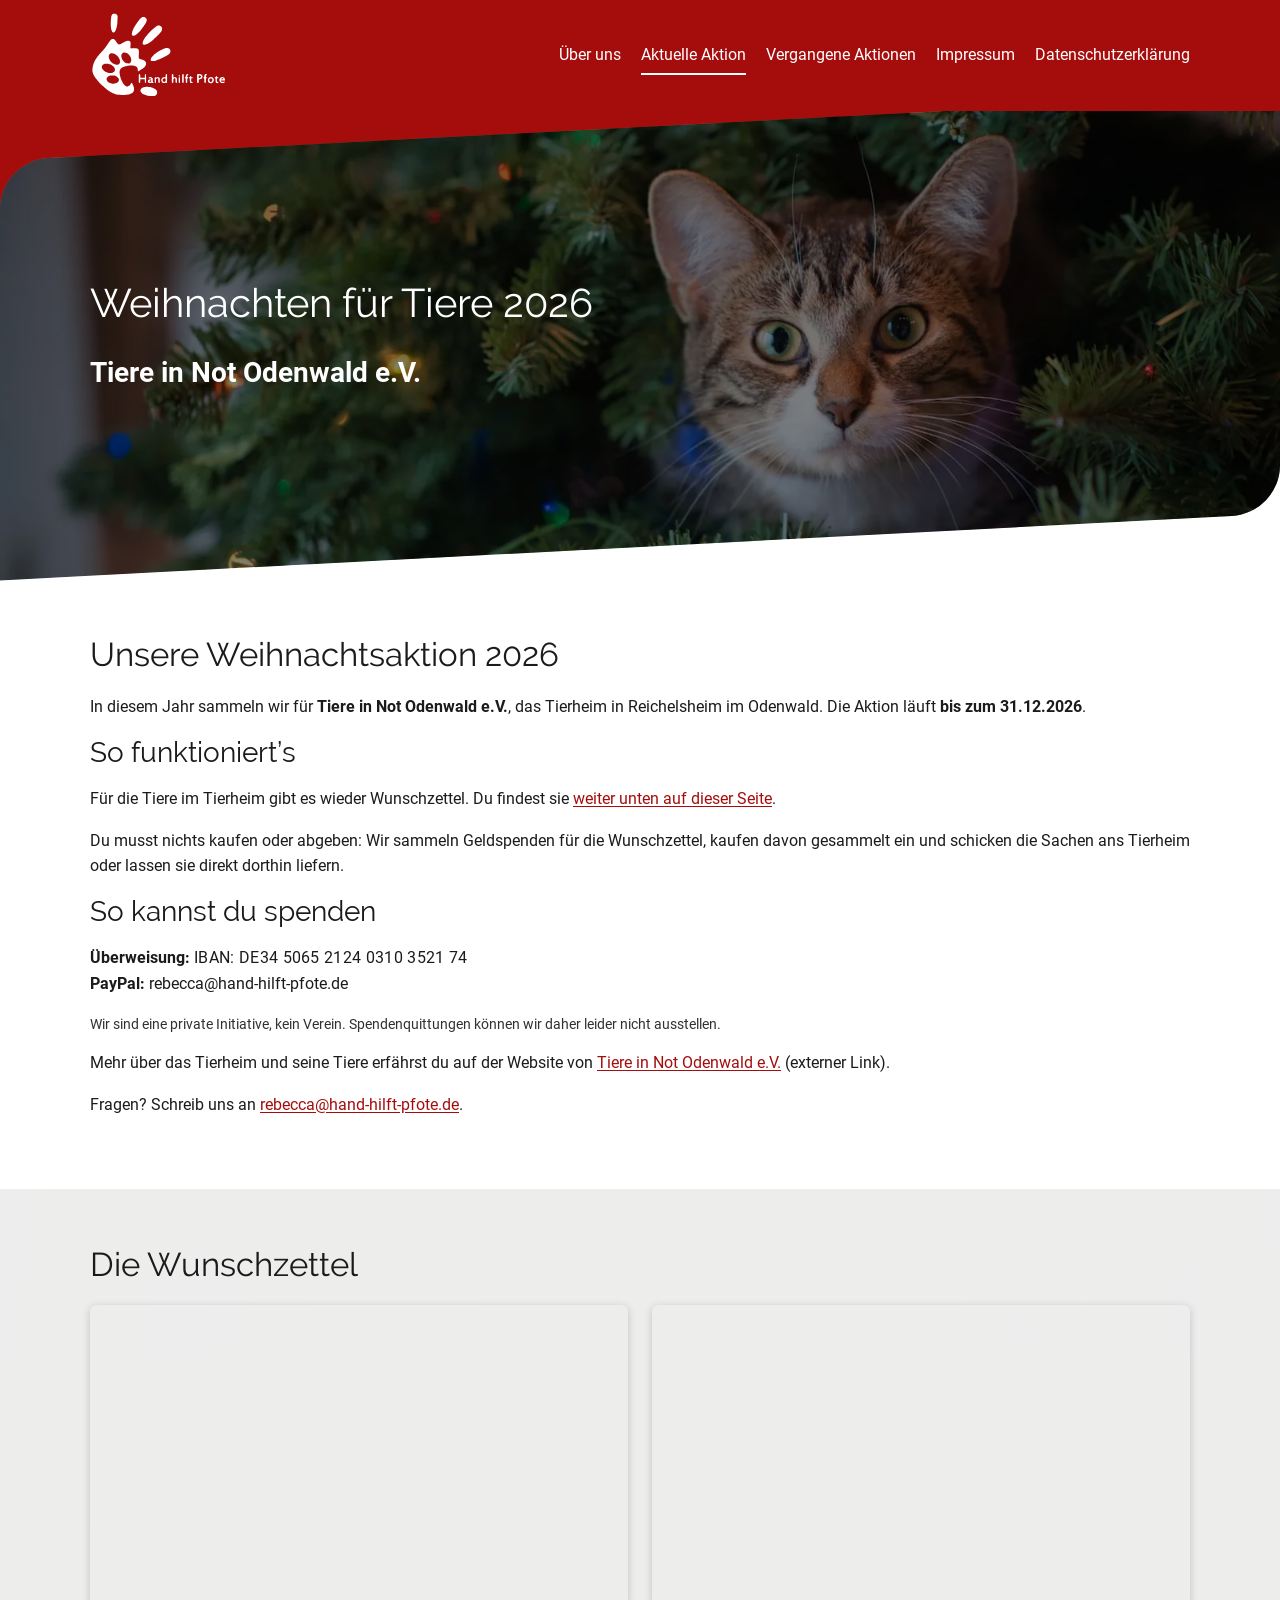
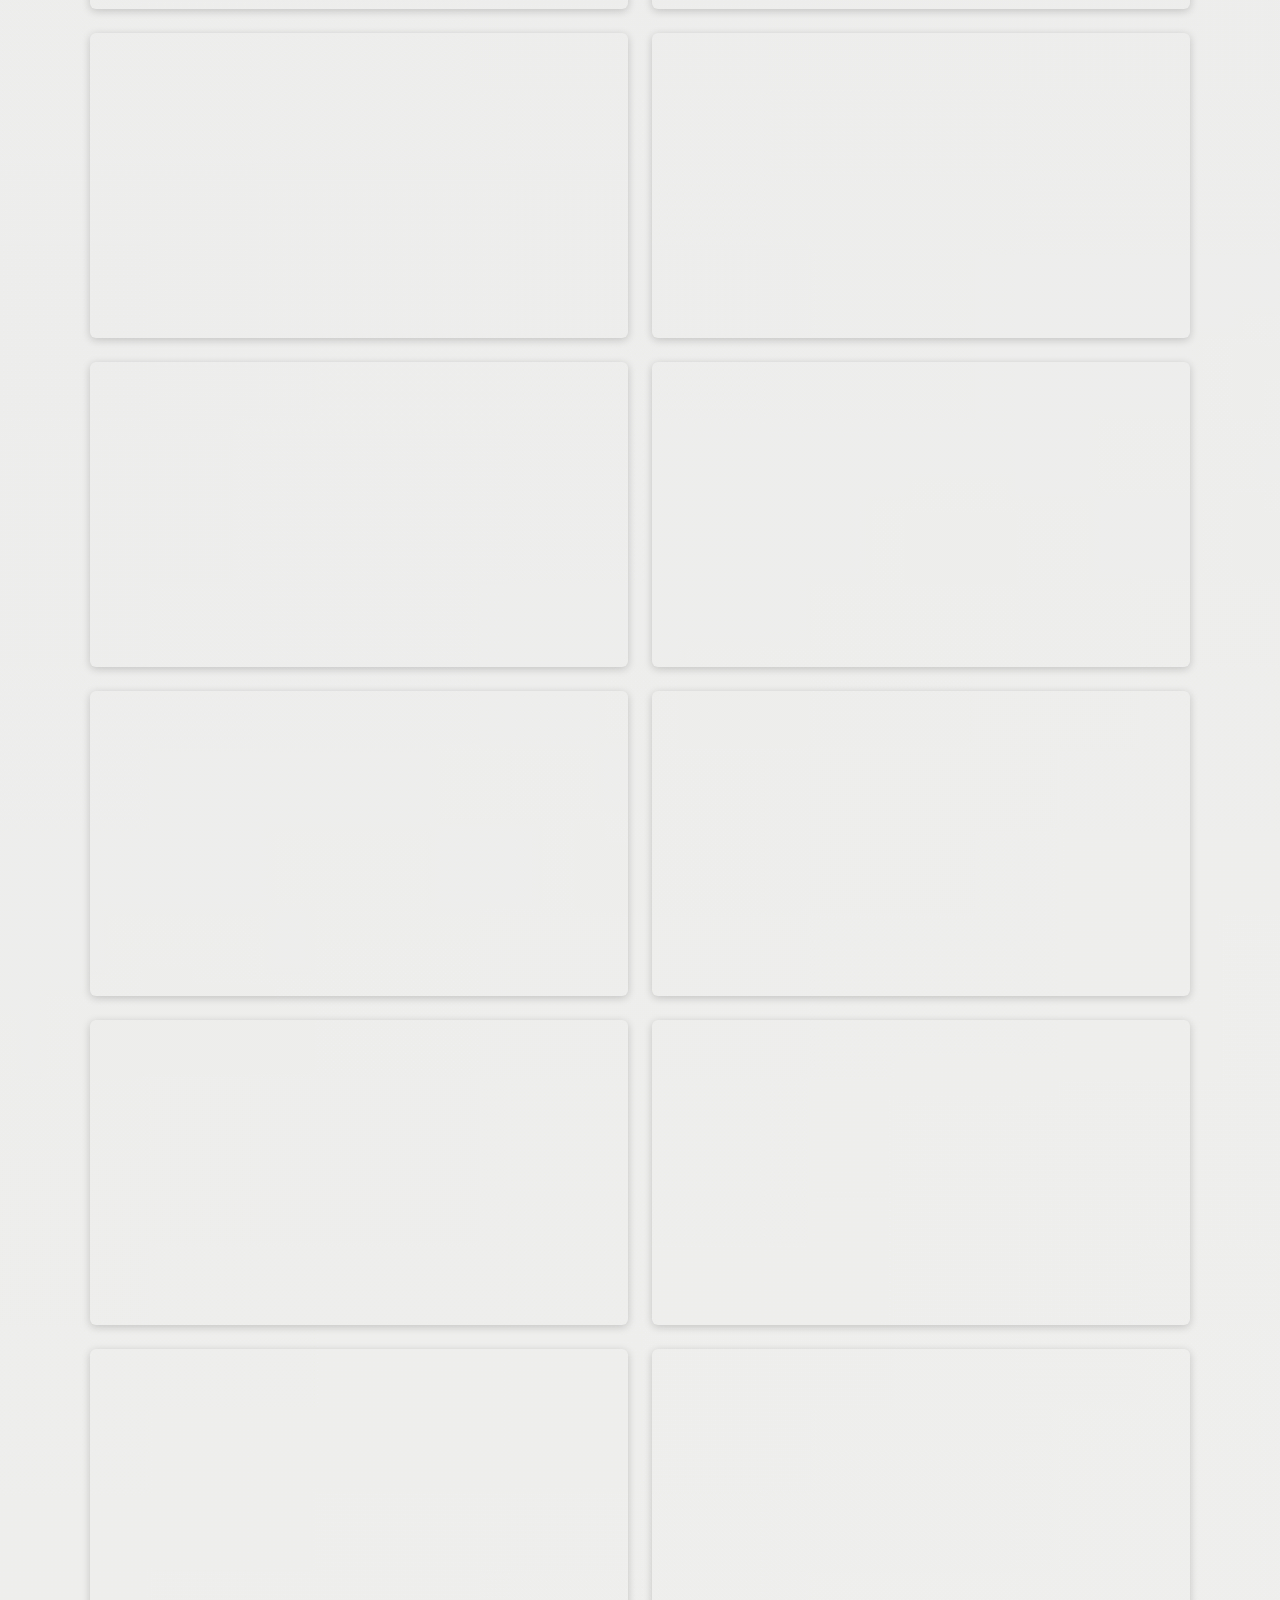
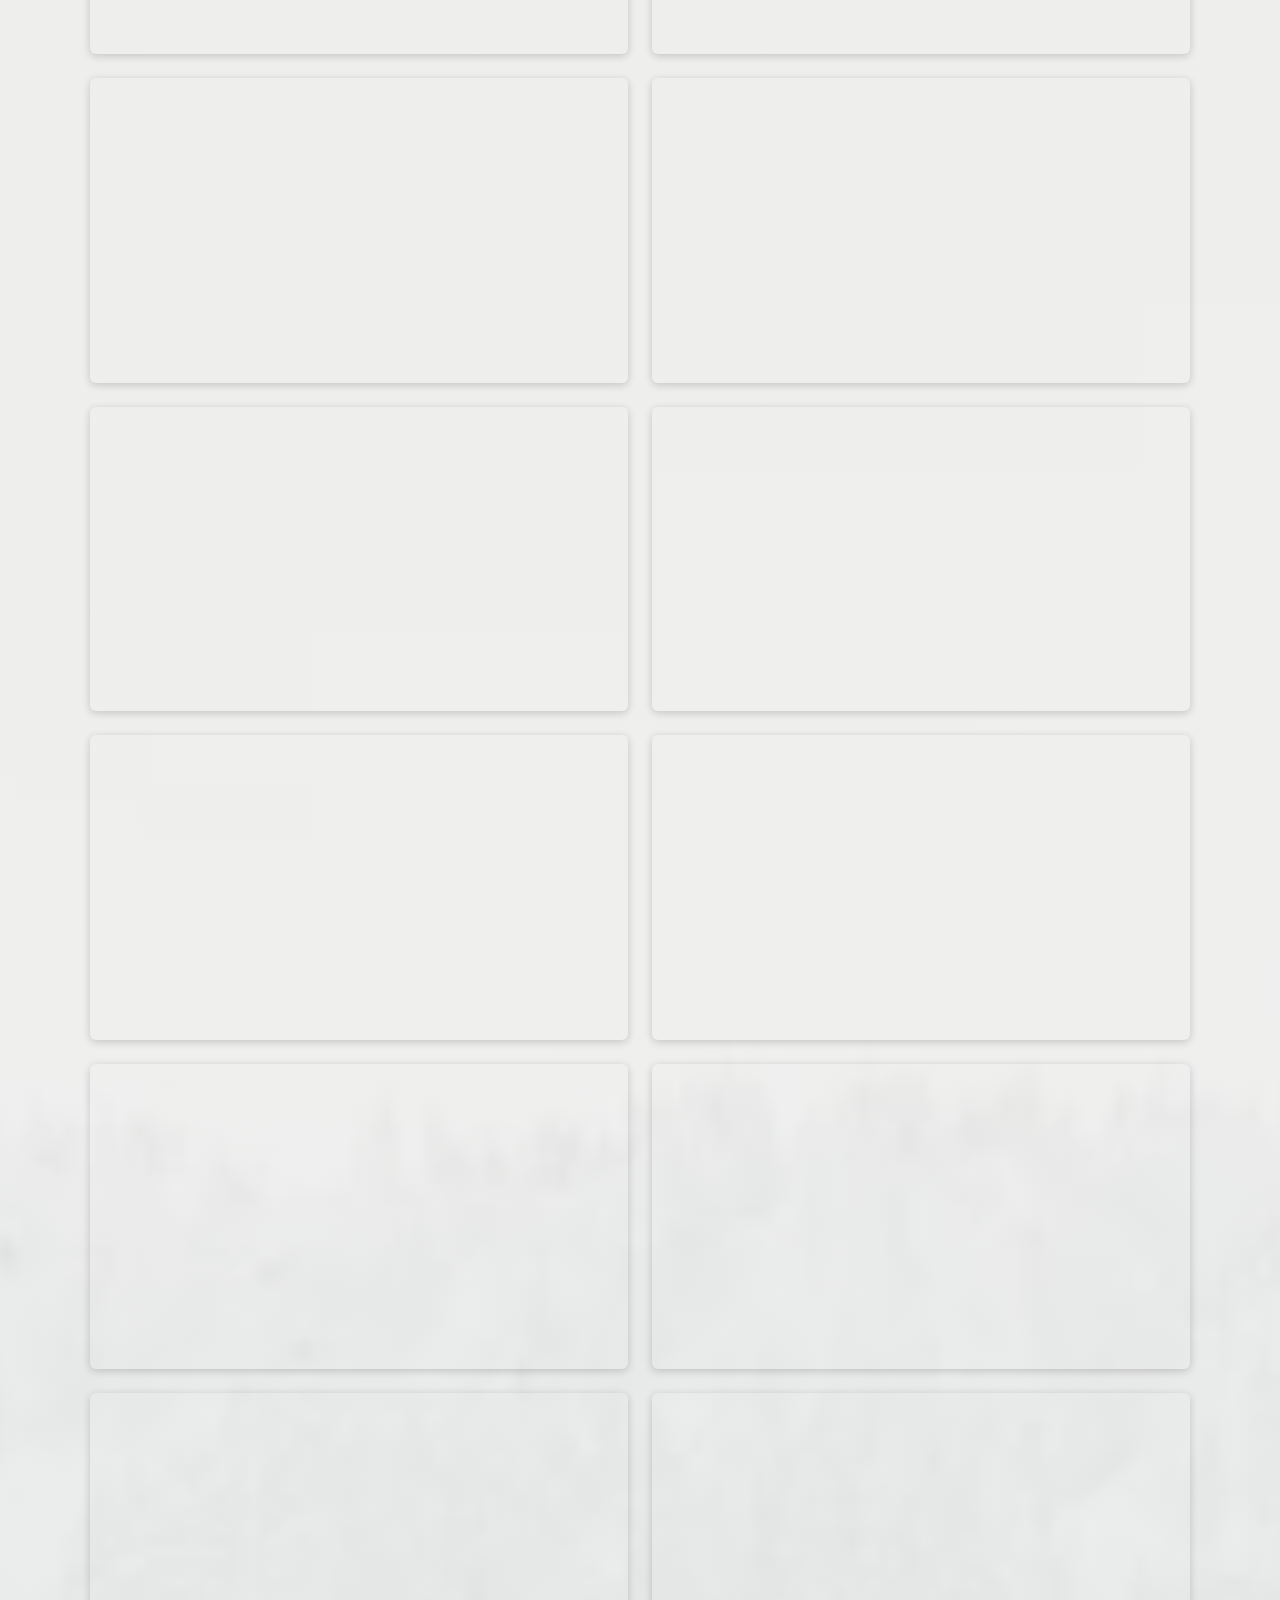
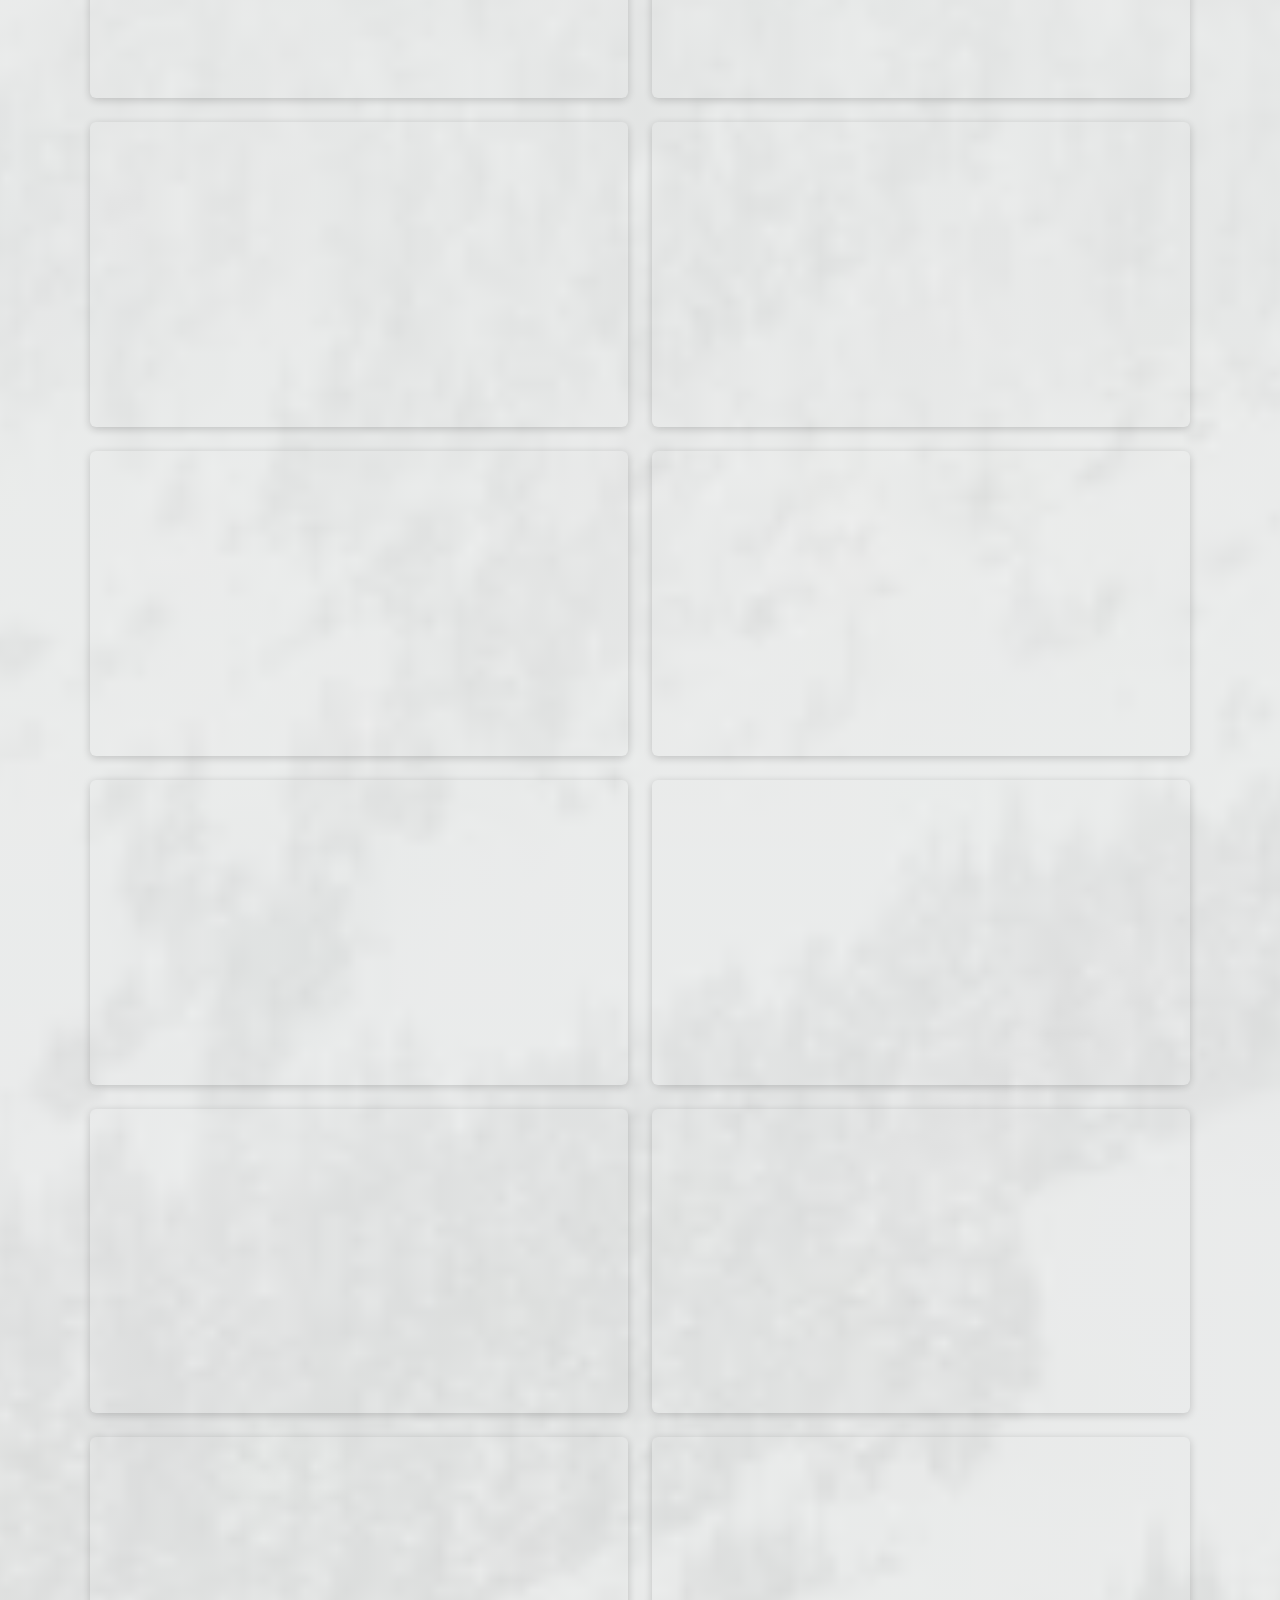
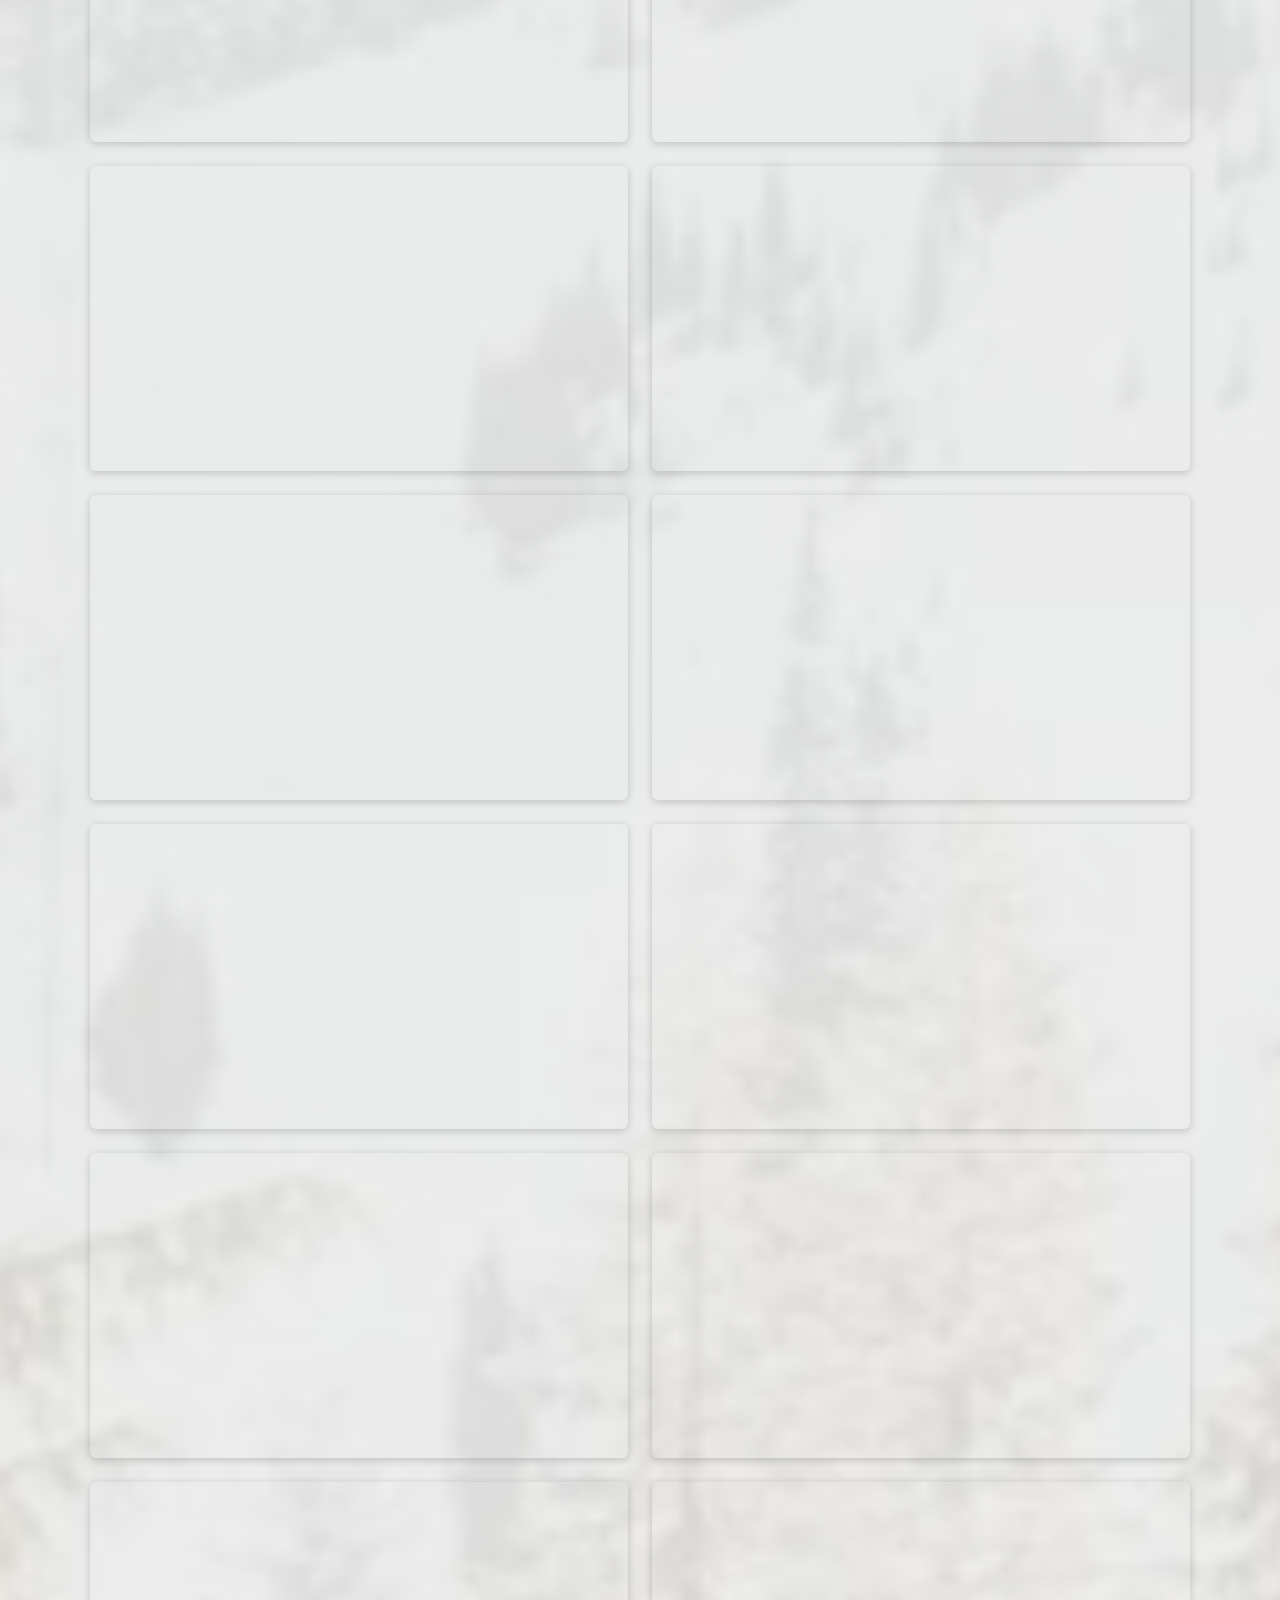
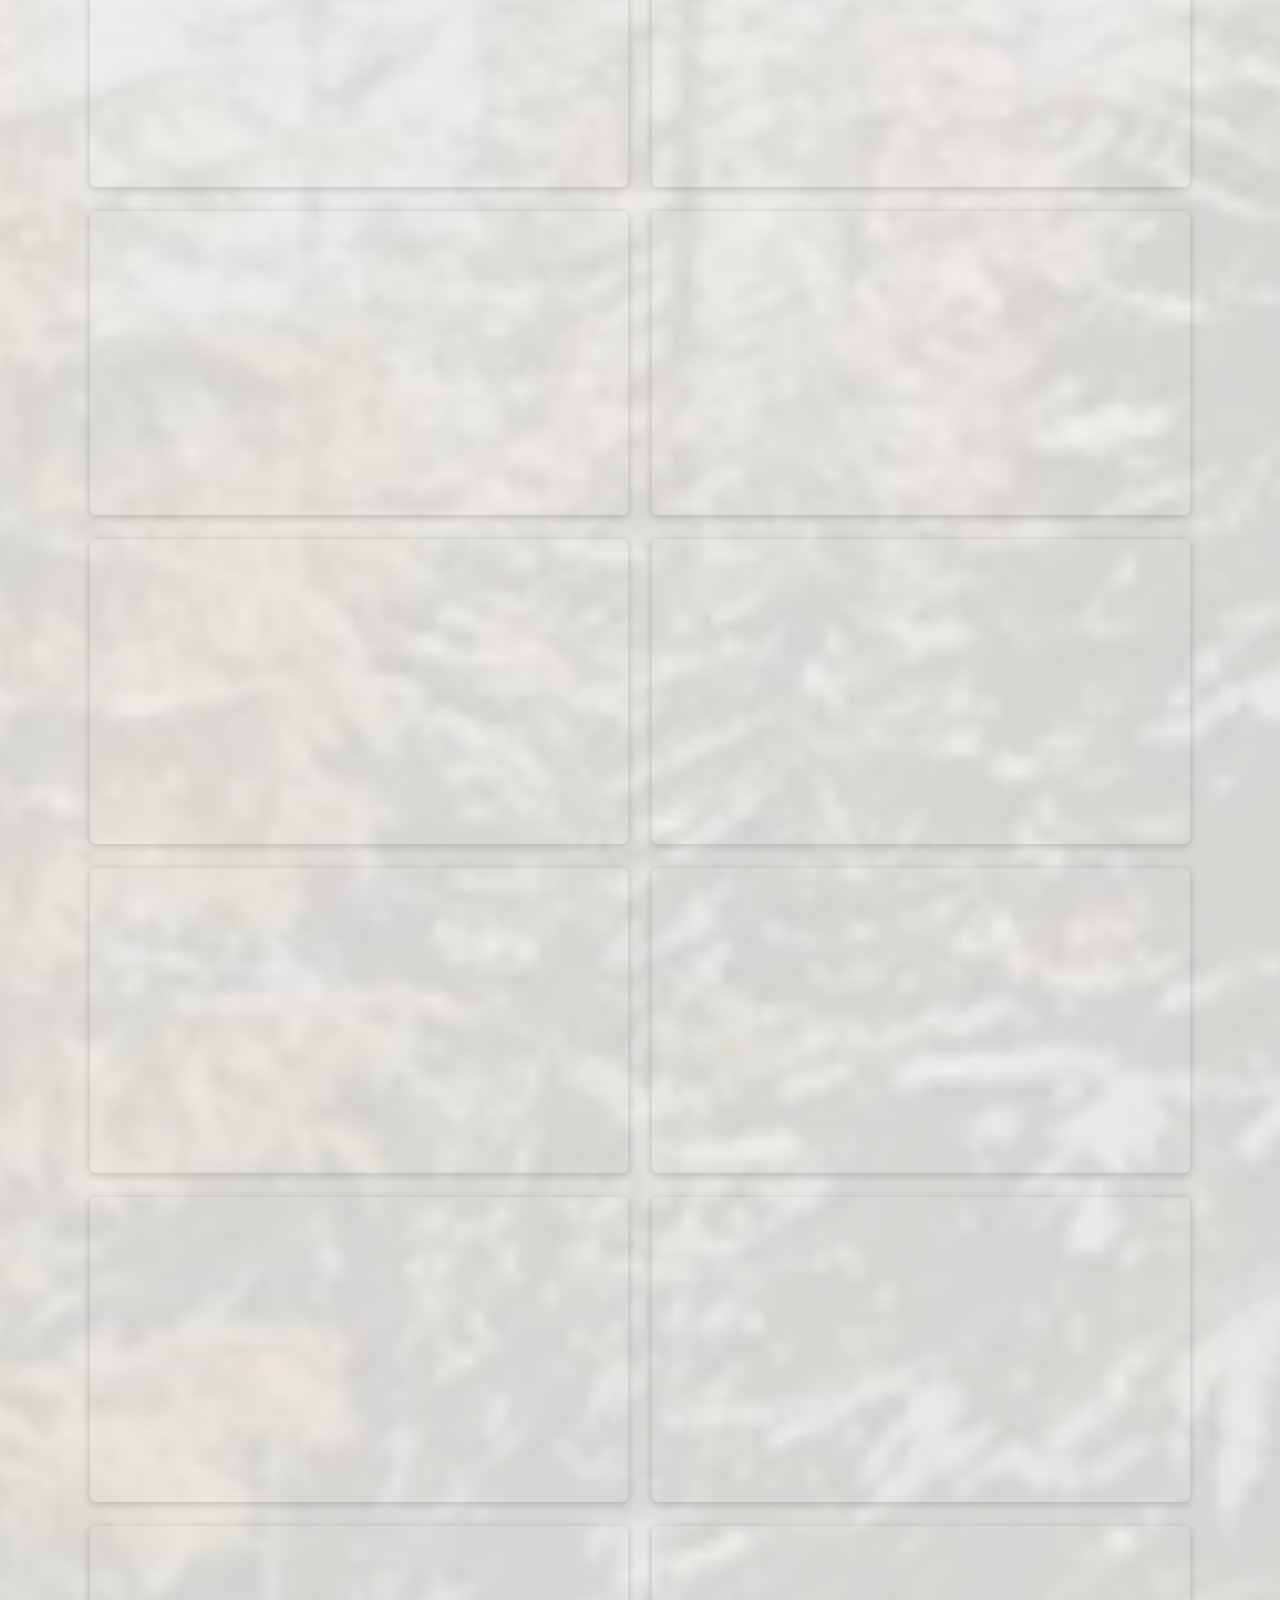
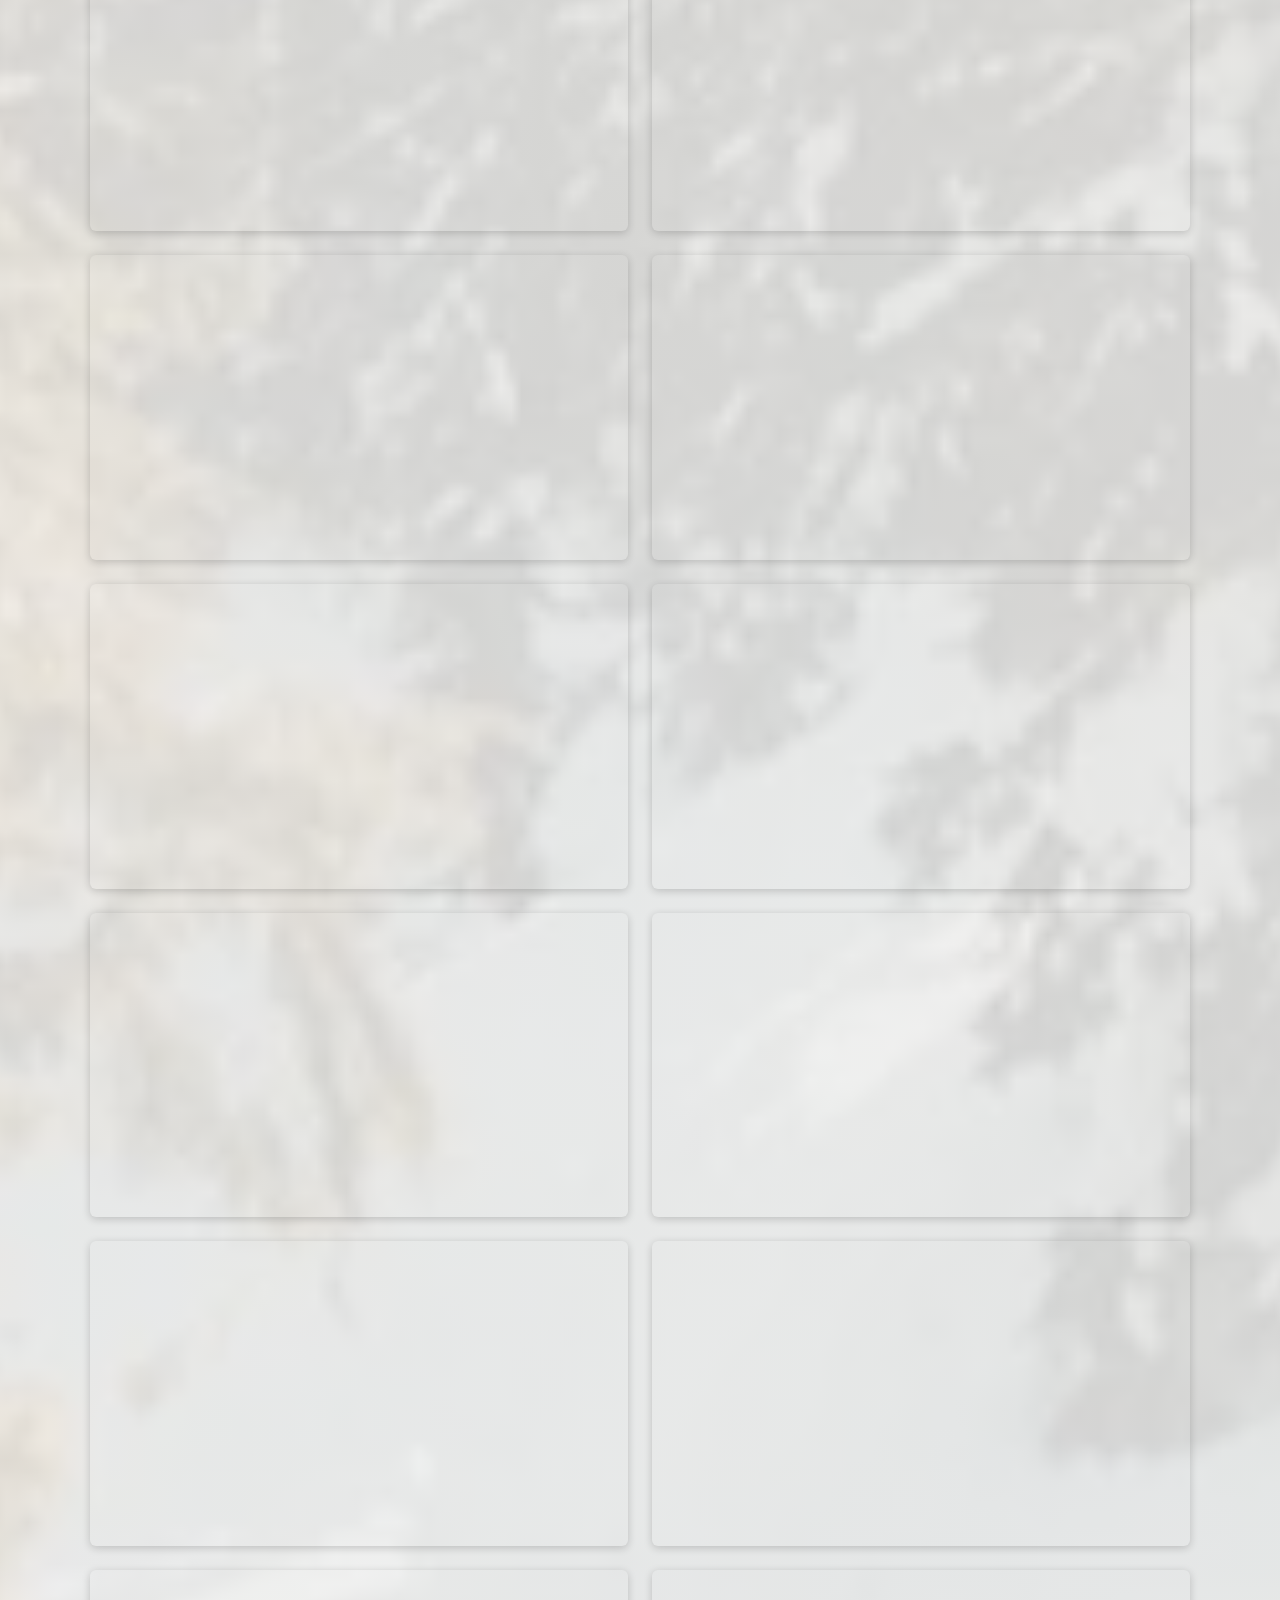
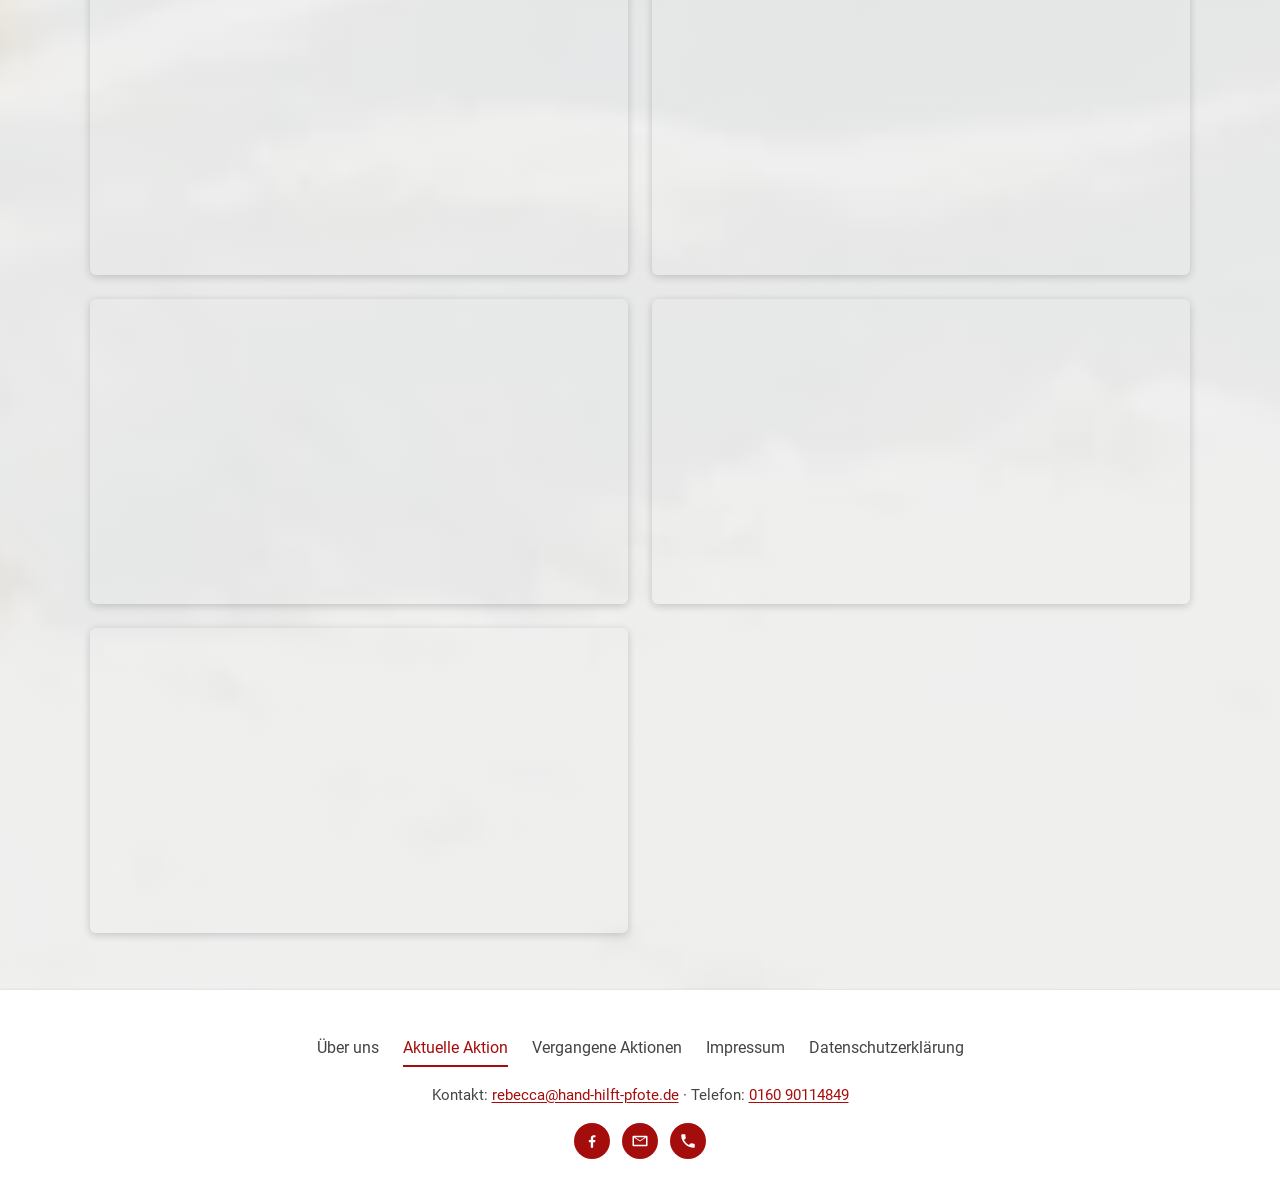
==== commit 71238b8f: "Wunschzettel 2026: alle 65 Tiere erzeugen und Galerie freischalten - 65 Wunschzettel (WebP, 1200 × 6" ====
--- a/aktuelle-aktion/index.html
+++ b/aktuelle-aktion/index.html
@@ -53,9 +53,8 @@
       AKTUELLE AKTION – hier pflegen
       1. Oben im Titelbild Jahr und Tierheim eintragen.
       2. Den Text im Abschnitt „Unsere Weihnachtsaktion“ anpassen.
-      3. Wunschzettel zeigen (optional): Bilder in  bilder/aktionen/JAHR/
-         ablegen und den auskommentierten Abschnitt „Die Wunschzettel“
-         weiter unten einschalten (Kommentarzeichen entfernen).
+      3. Wunschzettel: Die Galerie „Die Wunschzettel“ weiter unten erzeugt
+         das Skript in  werkzeuge/wunschzettel-2026/  (siehe LIESMICH.md dort).
       ================================================================
     -->
     <section class="abschnitt" aria-labelledby="aktion-text">
@@ -64,7 +63,7 @@
         <p>In diesem Jahr sammeln wir für <strong>Tiere in Not Odenwald e.V.</strong>, das Tierheim in Reichelsheim im Odenwald. Die Aktion läuft <strong>bis zum 31.12.2026</strong>.</p>
 
         <h3>So funktioniert’s</h3>
-        <p>Für die Tiere im Tierheim gibt es wieder Wunschzettel. Sie sind gerade noch in Arbeit und erscheinen hier, sobald sie fertig sind.</p>
+        <p>Für die Tiere im Tierheim gibt es wieder Wunschzettel. Du findest sie <a href="#wunschzettel">weiter unten auf dieser Seite</a>.</p>
         <p>Du musst nichts kaufen oder abgeben: Wir sammeln Geldspenden für die Wunschzettel, kaufen davon gesammelt ein und schicken die Sachen ans Tierheim oder lassen sie direkt dorthin liefern.</p>
 
         <h3>So kannst du spenden</h3>
@@ -76,16 +75,80 @@
       </div>
     </section>
 
-    <!-- Abschnitt „Die Wunschzettel“ – zum Einschalten die Zeilen mit <!- - und - -> darum entfernen.
     <section class="abschnitt galerie-bereich" aria-labelledby="wunschzettel">
       <div class="container">
         <h2 id="wunschzettel">Die Wunschzettel</h2>
         <ul class="galerie">
-          <li><a href="../bilder/aktionen/2026/wunschzettel-01.webp"><img src="../bilder/aktionen/2026/wunschzettel-01.webp" width="600" height="338" alt="NAME wünscht sich …" loading="lazy" decoding="async"></a></li>
+          <!-- WUNSCHZETTEL-START: Diese Liste schreibt werkzeuge/wunschzettel-2026/wunschzettel-erzeugen.py, bitte nicht von Hand ändern. -->
+          <li><a href="../bilder/aktionen/2026/wunschzettel-01-lisali.webp"><img src="../bilder/aktionen/2026/wunschzettel-01-lisali.webp" width="600" height="338" alt="Lisali wünscht sich Nassfutter (6 Dosen: 10,00 Euro)" loading="lazy" decoding="async"></a></li>
+          <li><a href="../bilder/aktionen/2026/wunschzettel-02-malfi.webp"><img src="../bilder/aktionen/2026/wunschzettel-02-malfi.webp" width="600" height="338" alt="Malfi wünscht sich Trockenfutter (1 Packung: 20,00 Euro)" loading="lazy" decoding="async"></a></li>
+          <li><a href="../bilder/aktionen/2026/wunschzettel-03-nalu.webp"><img src="../bilder/aktionen/2026/wunschzettel-03-nalu.webp" width="600" height="338" alt="Nalu wünscht sich Futterzusätze (1 Packung: 15,00 Euro)" loading="lazy" decoding="async"></a></li>
+          <li><a href="../bilder/aktionen/2026/wunschzettel-04-gryffin.webp"><img src="../bilder/aktionen/2026/wunschzettel-04-gryffin.webp" width="600" height="338" alt="Gryffin wünscht sich Nassfutter (6 Dosen: 10,00 Euro)" loading="lazy" decoding="async"></a></li>
+          <li><a href="../bilder/aktionen/2026/wunschzettel-05-sam.webp"><img src="../bilder/aktionen/2026/wunschzettel-05-sam.webp" width="600" height="338" alt="Sam wünscht sich Trockenfutter (1 Packung: 20,00 Euro)" loading="lazy" decoding="async"></a></li>
+          <li><a href="../bilder/aktionen/2026/wunschzettel-06-rocky.webp"><img src="../bilder/aktionen/2026/wunschzettel-06-rocky.webp" width="600" height="338" alt="Rocky wünscht sich ein neues, weiches Lederhalsband (1 Stück: 20,00 Euro)" loading="lazy" decoding="async"></a></li>
+          <li><a href="../bilder/aktionen/2026/wunschzettel-07-elly.webp"><img src="../bilder/aktionen/2026/wunschzettel-07-elly.webp" width="600" height="338" alt="Elly wünscht sich ein neues, weiches Lederhalsband (1 Stück: 20,00 Euro)" loading="lazy" decoding="async"></a></li>
+          <li><a href="../bilder/aktionen/2026/wunschzettel-08-johannes.webp"><img src="../bilder/aktionen/2026/wunschzettel-08-johannes.webp" width="600" height="338" alt="Johannes wünscht sich Futterzusätze (1 Packung: 15,00 Euro)" loading="lazy" decoding="async"></a></li>
+          <li><a href="../bilder/aktionen/2026/wunschzettel-09-margarete.webp"><img src="../bilder/aktionen/2026/wunschzettel-09-margarete.webp" width="600" height="338" alt="Margarete wünscht sich Nassfutter (6 Dosen: 10,00 Euro)" loading="lazy" decoding="async"></a></li>
+          <li><a href="../bilder/aktionen/2026/wunschzettel-10-avelina.webp"><img src="../bilder/aktionen/2026/wunschzettel-10-avelina.webp" width="600" height="338" alt="Avelina wünscht sich Trockenfutter (1 Packung: 20,00 Euro)" loading="lazy" decoding="async"></a></li>
+          <li><a href="../bilder/aktionen/2026/wunschzettel-11-stella.webp"><img src="../bilder/aktionen/2026/wunschzettel-11-stella.webp" width="600" height="338" alt="Stella wünscht sich Futterzusätze (1 Packung: 15,00 Euro)" loading="lazy" decoding="async"></a></li>
+          <li><a href="../bilder/aktionen/2026/wunschzettel-12-jenny.webp"><img src="../bilder/aktionen/2026/wunschzettel-12-jenny.webp" width="600" height="338" alt="Jenny wünscht sich Nassfutter (6 Dosen: 10,00 Euro)" loading="lazy" decoding="async"></a></li>
+          <li><a href="../bilder/aktionen/2026/wunschzettel-13-stella-2.webp"><img src="../bilder/aktionen/2026/wunschzettel-13-stella-2.webp" width="600" height="338" alt="Stella wünscht sich Trockenfutter (1 Packung: 20,00 Euro)" loading="lazy" decoding="async"></a></li>
+          <li><a href="../bilder/aktionen/2026/wunschzettel-14-muffin.webp"><img src="../bilder/aktionen/2026/wunschzettel-14-muffin.webp" width="600" height="338" alt="Muffin wünscht sich einen Maulkorb aus Metall (1 Stück: 25,00 Euro)" loading="lazy" decoding="async"></a></li>
+          <li><a href="../bilder/aktionen/2026/wunschzettel-15-inouk.webp"><img src="../bilder/aktionen/2026/wunschzettel-15-inouk.webp" width="600" height="338" alt="Inouk wünscht sich Futterzusätze (1 Packung: 15,00 Euro)" loading="lazy" decoding="async"></a></li>
+          <li><a href="../bilder/aktionen/2026/wunschzettel-16-moses.webp"><img src="../bilder/aktionen/2026/wunschzettel-16-moses.webp" width="600" height="338" alt="Moses wünscht sich Nassfutter (6 Dosen: 10,00 Euro)" loading="lazy" decoding="async"></a></li>
+          <li><a href="../bilder/aktionen/2026/wunschzettel-17-biba.webp"><img src="../bilder/aktionen/2026/wunschzettel-17-biba.webp" width="600" height="338" alt="Biba wünscht sich Trockenfutter (1 Packung: 20,00 Euro)" loading="lazy" decoding="async"></a></li>
+          <li><a href="../bilder/aktionen/2026/wunschzettel-18-shine-the-light.webp"><img src="../bilder/aktionen/2026/wunschzettel-18-shine-the-light.webp" width="600" height="338" alt="Shine (the light) wünscht sich Trockenfutter (1 Packung: 20,00 Euro)" loading="lazy" decoding="async"></a></li>
+          <li><a href="../bilder/aktionen/2026/wunschzettel-19-fiona.webp"><img src="../bilder/aktionen/2026/wunschzettel-19-fiona.webp" width="600" height="338" alt="Fiona wünscht sich Futterzusätze (1 Packung: 15,00 Euro)" loading="lazy" decoding="async"></a></li>
+          <li><a href="../bilder/aktionen/2026/wunschzettel-20-fulga.webp"><img src="../bilder/aktionen/2026/wunschzettel-20-fulga.webp" width="600" height="338" alt="Fulga wünscht sich Nassfutter (6 Dosen: 10,00 Euro)" loading="lazy" decoding="async"></a></li>
+          <li><a href="../bilder/aktionen/2026/wunschzettel-21-manni.webp"><img src="../bilder/aktionen/2026/wunschzettel-21-manni.webp" width="600" height="338" alt="Manni wünscht sich Trockenfutter (1 Packung: 20,00 Euro)" loading="lazy" decoding="async"></a></li>
+          <li><a href="../bilder/aktionen/2026/wunschzettel-22-eldar.webp"><img src="../bilder/aktionen/2026/wunschzettel-22-eldar.webp" width="600" height="338" alt="Eldar wünscht sich Nassfutter (6 Dosen: 10,00 Euro)" loading="lazy" decoding="async"></a></li>
+          <li><a href="../bilder/aktionen/2026/wunschzettel-23-ingri.webp"><img src="../bilder/aktionen/2026/wunschzettel-23-ingri.webp" width="600" height="338" alt="Ingri wünscht sich Trockenfutter (1 Packung: 20,00 Euro)" loading="lazy" decoding="async"></a></li>
+          <li><a href="../bilder/aktionen/2026/wunschzettel-24-mickey.webp"><img src="../bilder/aktionen/2026/wunschzettel-24-mickey.webp" width="600" height="338" alt="Mickey wünscht sich Grünlippmuschel-Zusätze (1 Packung: 25,00 Euro)" loading="lazy" decoding="async"></a></li>
+          <li><a href="../bilder/aktionen/2026/wunschzettel-25-henriette.webp"><img src="../bilder/aktionen/2026/wunschzettel-25-henriette.webp" width="600" height="338" alt="Henriette wünscht sich Nassfutter (6 Dosen: 10,00 Euro)" loading="lazy" decoding="async"></a></li>
+          <li><a href="../bilder/aktionen/2026/wunschzettel-26-helga.webp"><img src="../bilder/aktionen/2026/wunschzettel-26-helga.webp" width="600" height="338" alt="Helga wünscht sich Trockenfutter (1 Packung: 20,00 Euro)" loading="lazy" decoding="async"></a></li>
+          <li><a href="../bilder/aktionen/2026/wunschzettel-27-chester.webp"><img src="../bilder/aktionen/2026/wunschzettel-27-chester.webp" width="600" height="338" alt="Chester wünscht sich einen dicken Hundepulli mit Kragen (1 Stück: 15,00 Euro)" loading="lazy" decoding="async"></a></li>
+          <li><a href="../bilder/aktionen/2026/wunschzettel-28-joplin.webp"><img src="../bilder/aktionen/2026/wunschzettel-28-joplin.webp" width="600" height="338" alt="Joplin wünscht sich Nassfutter (6 Dosen: 10,00 Euro)" loading="lazy" decoding="async"></a></li>
+          <li><a href="../bilder/aktionen/2026/wunschzettel-29-pauline.webp"><img src="../bilder/aktionen/2026/wunschzettel-29-pauline.webp" width="600" height="338" alt="Pauline wünscht sich ein Zugstopp-Halsband aus Leder (1 Stück: 35,00 Euro)" loading="lazy" decoding="async"></a></li>
+          <li><a href="../bilder/aktionen/2026/wunschzettel-30-nael.webp"><img src="../bilder/aktionen/2026/wunschzettel-30-nael.webp" width="600" height="338" alt="Nael wünscht sich Nassfutter (6 Dosen: 10,00 Euro)" loading="lazy" decoding="async"></a></li>
+          <li><a href="../bilder/aktionen/2026/wunschzettel-31-django.webp"><img src="../bilder/aktionen/2026/wunschzettel-31-django.webp" width="600" height="338" alt="Django wünscht sich ein neues, weiches Lederhalsband (1 Stück: 20,00 Euro)" loading="lazy" decoding="async"></a></li>
+          <li><a href="../bilder/aktionen/2026/wunschzettel-32-sherlock.webp"><img src="../bilder/aktionen/2026/wunschzettel-32-sherlock.webp" width="600" height="338" alt="Sherlock wünscht sich eine neue Bürste (1 Stück: 15,00 Euro)" loading="lazy" decoding="async"></a></li>
+          <li><a href="../bilder/aktionen/2026/wunschzettel-33-joy.webp"><img src="../bilder/aktionen/2026/wunschzettel-33-joy.webp" width="600" height="338" alt="Joy wünscht sich Trockenfutter (1 Packung: 20,00 Euro)" loading="lazy" decoding="async"></a></li>
+          <li><a href="../bilder/aktionen/2026/wunschzettel-34-ektarina.webp"><img src="../bilder/aktionen/2026/wunschzettel-34-ektarina.webp" width="600" height="338" alt="Ektarina wünscht sich Gelenk-Pellets gegen Arthrose (1 Packung: 20,00 Euro)" loading="lazy" decoding="async"></a></li>
+          <li><a href="../bilder/aktionen/2026/wunschzettel-35-booth.webp"><img src="../bilder/aktionen/2026/wunschzettel-35-booth.webp" width="600" height="338" alt="Booth wünscht sich Futterzusätze (1 Packung: 15,00 Euro)" loading="lazy" decoding="async"></a></li>
+          <li><a href="../bilder/aktionen/2026/wunschzettel-36-fillipp.webp"><img src="../bilder/aktionen/2026/wunschzettel-36-fillipp.webp" width="600" height="338" alt="Fillipp wünscht sich Trockenfutter (1 Packung: 10,00 Euro)" loading="lazy" decoding="async"></a></li>
+          <li><a href="../bilder/aktionen/2026/wunschzettel-37-finn.webp"><img src="../bilder/aktionen/2026/wunschzettel-37-finn.webp" width="600" height="338" alt="Finn wünscht sich Nassfutter (6 Dosen: 10,00 Euro)" loading="lazy" decoding="async"></a></li>
+          <li><a href="../bilder/aktionen/2026/wunschzettel-38-spider.webp"><img src="../bilder/aktionen/2026/wunschzettel-38-spider.webp" width="600" height="338" alt="Spider wünscht sich Katzenspielzeug oder ein Baldriankissen (10,00 Euro)" loading="lazy" decoding="async"></a></li>
+          <li><a href="../bilder/aktionen/2026/wunschzettel-39-pattaya.webp"><img src="../bilder/aktionen/2026/wunschzettel-39-pattaya.webp" width="600" height="338" alt="Pattaya wünscht sich Nassfutter (6 Dosen: 10,00 Euro)" loading="lazy" decoding="async"></a></li>
+          <li><a href="../bilder/aktionen/2026/wunschzettel-40-tatanka.webp"><img src="../bilder/aktionen/2026/wunschzettel-40-tatanka.webp" width="600" height="338" alt="Tatanka wünscht sich Nassfutter (6 Dosen: 10,00 Euro)" loading="lazy" decoding="async"></a></li>
+          <li><a href="../bilder/aktionen/2026/wunschzettel-41-roscoe.webp"><img src="../bilder/aktionen/2026/wunschzettel-41-roscoe.webp" width="600" height="338" alt="Roscoe wünscht sich Nassfutter (6 Dosen: 10,00 Euro)" loading="lazy" decoding="async"></a></li>
+          <li><a href="../bilder/aktionen/2026/wunschzettel-42-geronimo.webp"><img src="../bilder/aktionen/2026/wunschzettel-42-geronimo.webp" width="600" height="338" alt="Geronimo wünscht sich Katzenspielzeug oder ein Baldriankissen (10,00 Euro)" loading="lazy" decoding="async"></a></li>
+          <li><a href="../bilder/aktionen/2026/wunschzettel-43-clanton.webp"><img src="../bilder/aktionen/2026/wunschzettel-43-clanton.webp" width="600" height="338" alt="Clanton wünscht sich Nassfutter (6 Dosen: 10,00 Euro)" loading="lazy" decoding="async"></a></li>
+          <li><a href="../bilder/aktionen/2026/wunschzettel-44-brocius.webp"><img src="../bilder/aktionen/2026/wunschzettel-44-brocius.webp" width="600" height="338" alt="Brocius wünscht sich Trockenfutter (1 Packung: 10,00 Euro)" loading="lazy" decoding="async"></a></li>
+          <li><a href="../bilder/aktionen/2026/wunschzettel-45-frettchen.webp"><img src="../bilder/aktionen/2026/wunschzettel-45-frettchen.webp" width="600" height="338" alt="Frettchen wünscht sich Nassfutter (6 Dosen: 10,00 Euro)" loading="lazy" decoding="async"></a></li>
+          <li><a href="../bilder/aktionen/2026/wunschzettel-46-nikita.webp"><img src="../bilder/aktionen/2026/wunschzettel-46-nikita.webp" width="600" height="338" alt="Nikita wünscht sich Katzenspielzeug oder ein Baldriankissen (10,00 Euro)" loading="lazy" decoding="async"></a></li>
+          <li><a href="../bilder/aktionen/2026/wunschzettel-47-usui.webp"><img src="../bilder/aktionen/2026/wunschzettel-47-usui.webp" width="600" height="338" alt="Usui wünscht sich ein isoliertes Katzenhäuschen für den Außenbereich (1 Stück: 50,00 Euro)" loading="lazy" decoding="async"></a></li>
+          <li><a href="../bilder/aktionen/2026/wunschzettel-48-justin.webp"><img src="../bilder/aktionen/2026/wunschzettel-48-justin.webp" width="600" height="338" alt="Justin wünscht sich Anti-Hairball-Futter (6 Dosen: 10,00 Euro)" loading="lazy" decoding="async"></a></li>
+          <li><a href="../bilder/aktionen/2026/wunschzettel-49-sirius.webp"><img src="../bilder/aktionen/2026/wunschzettel-49-sirius.webp" width="600" height="338" alt="Sirius wünscht sich Diät-Nassfutter (6 Dosen: 15,00 Euro)" loading="lazy" decoding="async"></a></li>
+          <li><a href="../bilder/aktionen/2026/wunschzettel-50-strolch.webp"><img src="../bilder/aktionen/2026/wunschzettel-50-strolch.webp" width="600" height="338" alt="Strolch wünscht sich „Kräuter Spezial“ (15,00 Euro)" loading="lazy" decoding="async"></a></li>
+          <li><a href="../bilder/aktionen/2026/wunschzettel-51-brownie.webp"><img src="../bilder/aktionen/2026/wunschzettel-51-brownie.webp" width="600" height="338" alt="Brownie wünscht sich Heu (15,00 Euro)" loading="lazy" decoding="async"></a></li>
+          <li><a href="../bilder/aktionen/2026/wunschzettel-52-finchen.webp"><img src="../bilder/aktionen/2026/wunschzettel-52-finchen.webp" width="600" height="338" alt="Finchen wünscht sich Hamster-Badesand (10,00 Euro)" loading="lazy" decoding="async"></a></li>
+          <li><a href="../bilder/aktionen/2026/wunschzettel-53-felix.webp"><img src="../bilder/aktionen/2026/wunschzettel-53-felix.webp" width="600" height="338" alt="Felix wünscht sich Streu (15,00 Euro)" loading="lazy" decoding="async"></a></li>
+          <li><a href="../bilder/aktionen/2026/wunschzettel-54-limpopo.webp"><img src="../bilder/aktionen/2026/wunschzettel-54-limpopo.webp" width="600" height="338" alt="Limpopo wünscht sich Kaninchenfutter „Gemüsefarm“ (10,00 Euro)" loading="lazy" decoding="async"></a></li>
+          <li><a href="../bilder/aktionen/2026/wunschzettel-55-lorenzo.webp"><img src="../bilder/aktionen/2026/wunschzettel-55-lorenzo.webp" width="600" height="338" alt="Lorenzo wünscht sich Kaninchenfutter „Blütenfest“ (10,00 Euro)" loading="lazy" decoding="async"></a></li>
+          <li><a href="../bilder/aktionen/2026/wunschzettel-56-lecchiore.webp"><img src="../bilder/aktionen/2026/wunschzettel-56-lecchiore.webp" width="600" height="338" alt="Lecchiore wünscht sich Kaninchenfutter „Gemüsefarm“ (10,00 Euro)" loading="lazy" decoding="async"></a></li>
+          <li><a href="../bilder/aktionen/2026/wunschzettel-57-limonada.webp"><img src="../bilder/aktionen/2026/wunschzettel-57-limonada.webp" width="600" height="338" alt="Limonada wünscht sich Löwenzahn (10,00 Euro)" loading="lazy" decoding="async"></a></li>
+          <li><a href="../bilder/aktionen/2026/wunschzettel-58-latina.webp"><img src="../bilder/aktionen/2026/wunschzettel-58-latina.webp" width="600" height="338" alt="Latina wünscht sich Kaninchenmüsli (25,00 Euro)" loading="lazy" decoding="async"></a></li>
+          <li><a href="../bilder/aktionen/2026/wunschzettel-59-paw.webp"><img src="../bilder/aktionen/2026/wunschzettel-59-paw.webp" width="600" height="338" alt="Paw wünscht sich „Kräuter Spezial“ (15,00 Euro)" loading="lazy" decoding="async"></a></li>
+          <li><a href="../bilder/aktionen/2026/wunschzettel-60-frau-loewenzahn.webp"><img src="../bilder/aktionen/2026/wunschzettel-60-frau-loewenzahn.webp" width="600" height="338" alt="Frau Löwenzahn wünscht sich Löwenzahn (10,00 Euro)" loading="lazy" decoding="async"></a></li>
+          <li><a href="../bilder/aktionen/2026/wunschzettel-61-karl.webp"><img src="../bilder/aktionen/2026/wunschzettel-61-karl.webp" width="600" height="338" alt="Karl wünscht sich Kaninchenfutter „Blütenfest“ (10,00 Euro)" loading="lazy" decoding="async"></a></li>
+          <li><a href="../bilder/aktionen/2026/wunschzettel-62-olga.webp"><img src="../bilder/aktionen/2026/wunschzettel-62-olga.webp" width="600" height="338" alt="Olga wünscht sich einen Heutunnel (1 Stück: 10,00 Euro)" loading="lazy" decoding="async"></a></li>
+          <li><a href="../bilder/aktionen/2026/wunschzettel-63-plueschi.webp"><img src="../bilder/aktionen/2026/wunschzettel-63-plueschi.webp" width="600" height="338" alt="Plüschi wünscht sich eine neue Bürste (1 Stück: 10,00 Euro)" loading="lazy" decoding="async"></a></li>
+          <li><a href="../bilder/aktionen/2026/wunschzettel-64-kerkyr.webp"><img src="../bilder/aktionen/2026/wunschzettel-64-kerkyr.webp" width="600" height="338" alt="Kerkyr wünscht sich Versteckmöglichkeiten aus Holz (25,00 Euro)" loading="lazy" decoding="async"></a></li>
+          <li><a href="../bilder/aktionen/2026/wunschzettel-65-olbia.webp"><img src="../bilder/aktionen/2026/wunschzettel-65-olbia.webp" width="600" height="338" alt="Olbia wünscht sich Versteckmöglichkeiten aus Holz (25,00 Euro)" loading="lazy" decoding="async"></a></li>
+          <!-- WUNSCHZETTEL-ENDE -->
         </ul>
       </div>
     </section>
-    -->
   </main>
 
   <!-- ===== FUSSZEILE (auf allen Seiten gleich) ===== -->
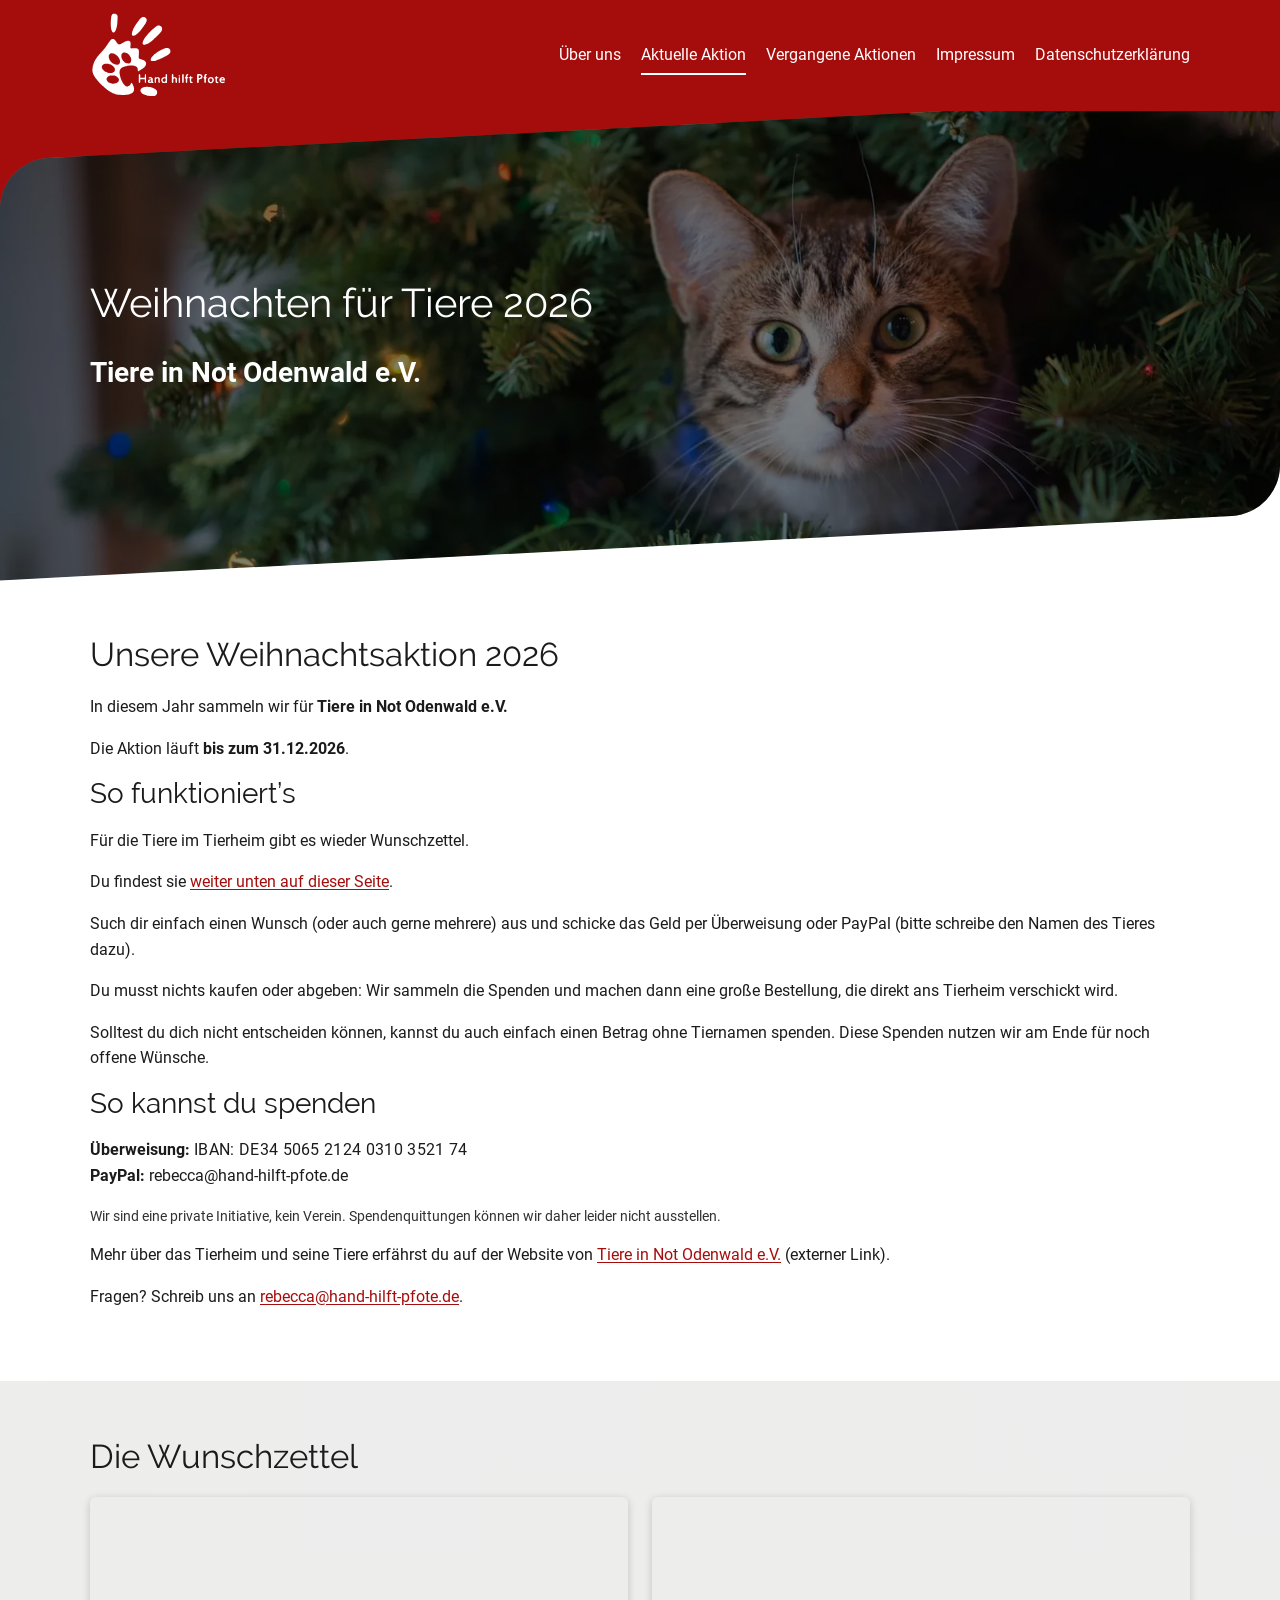
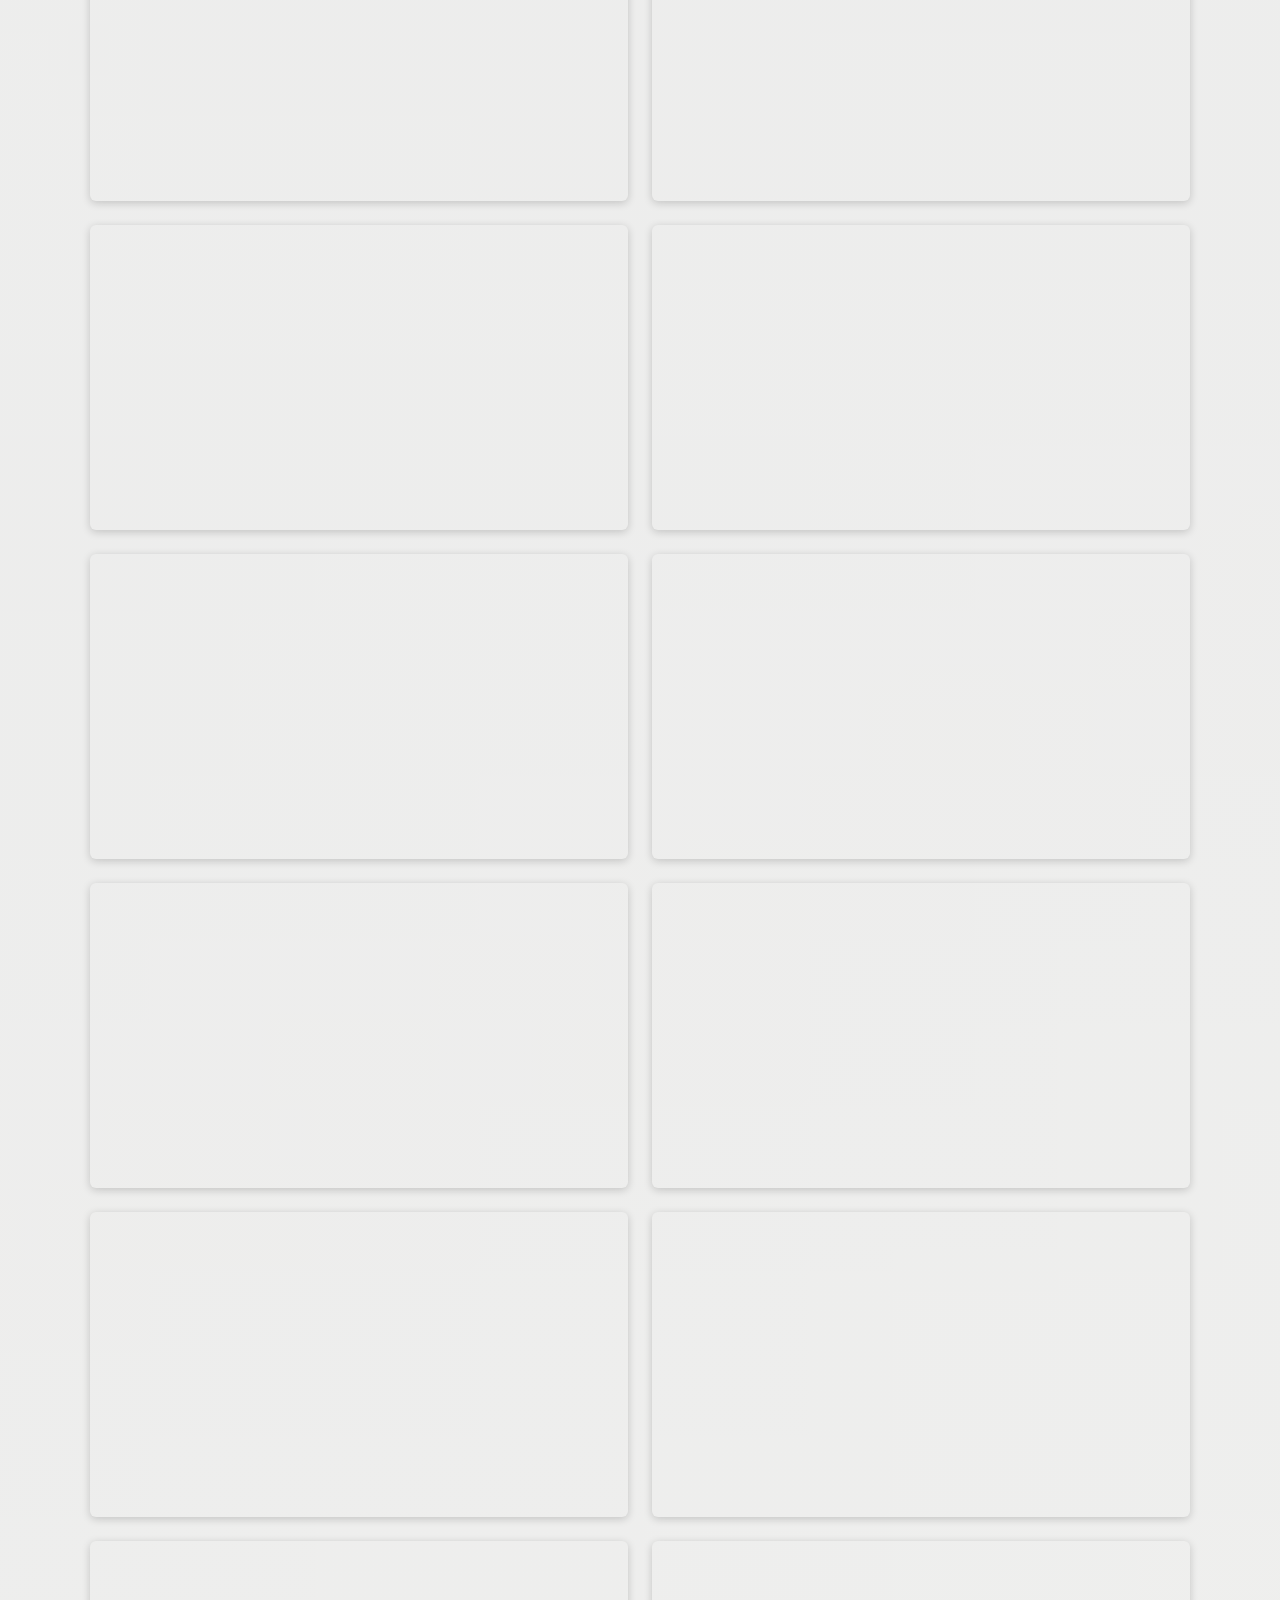
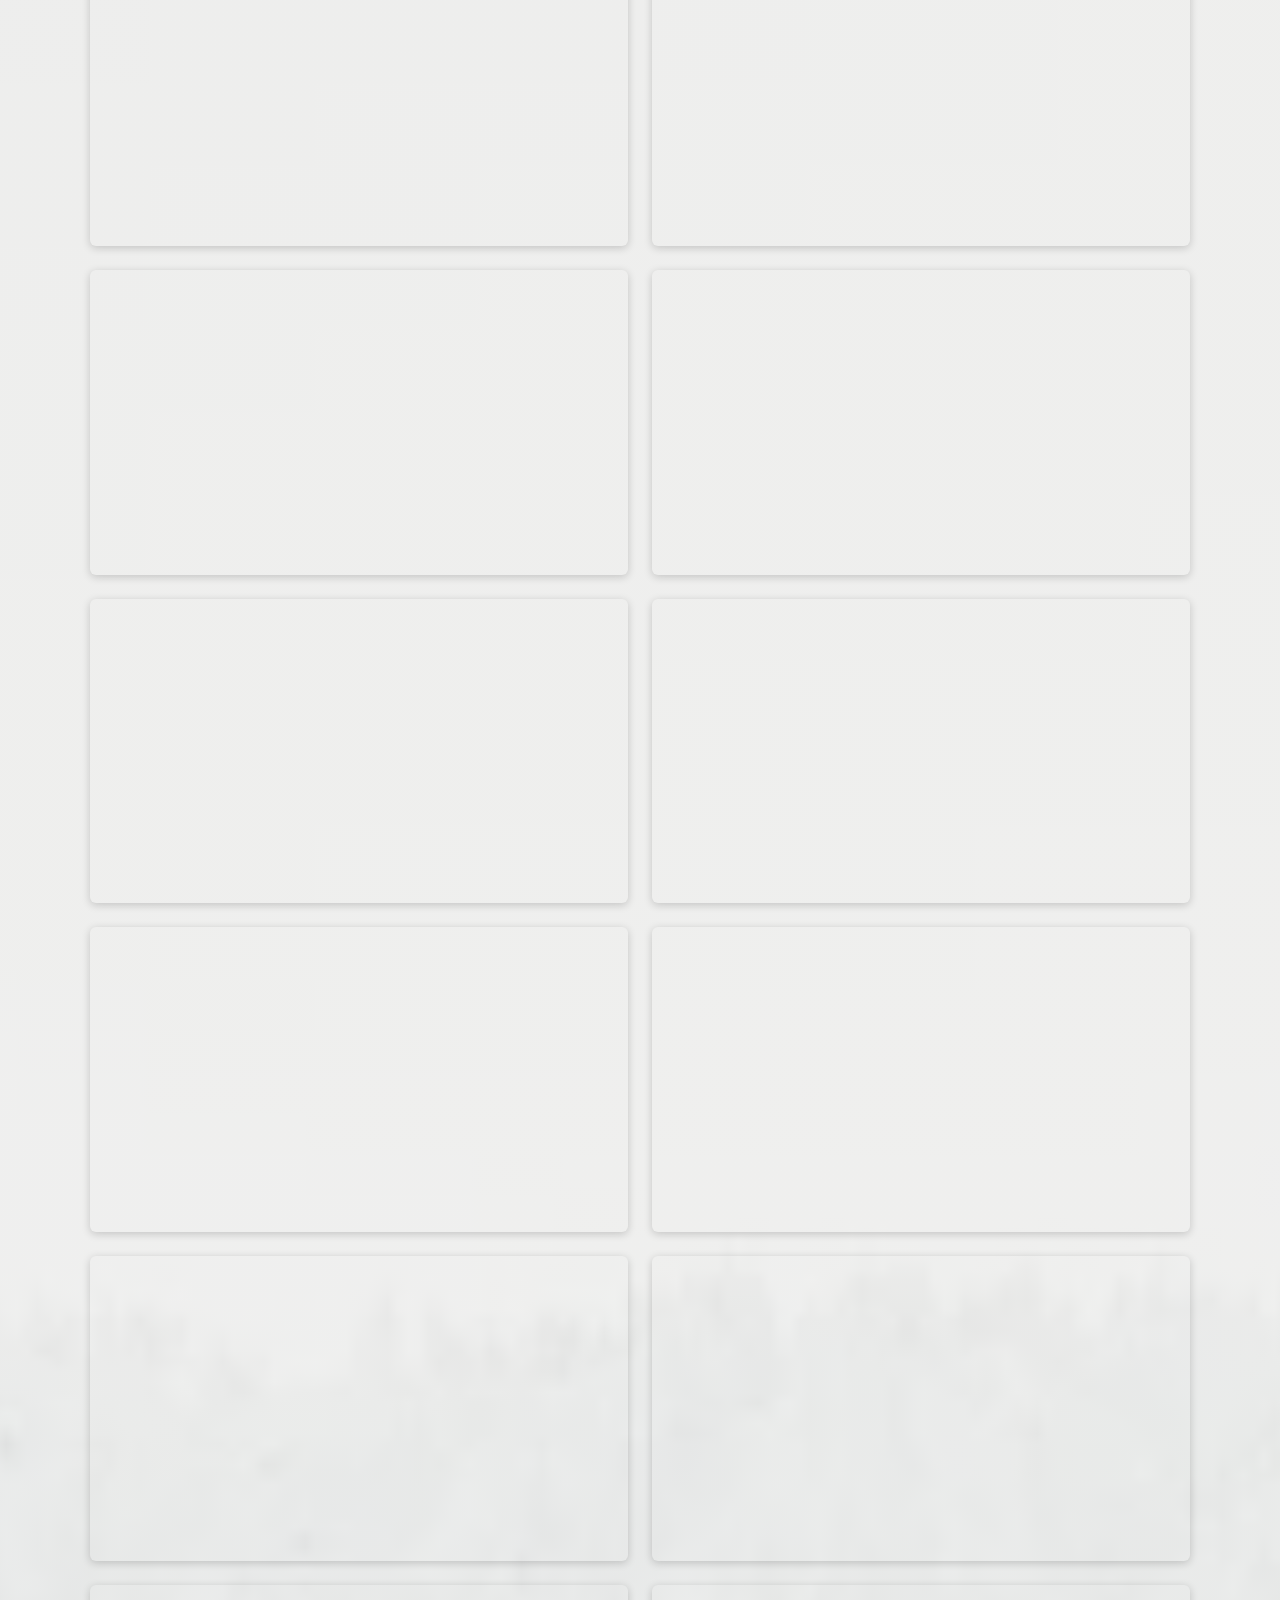
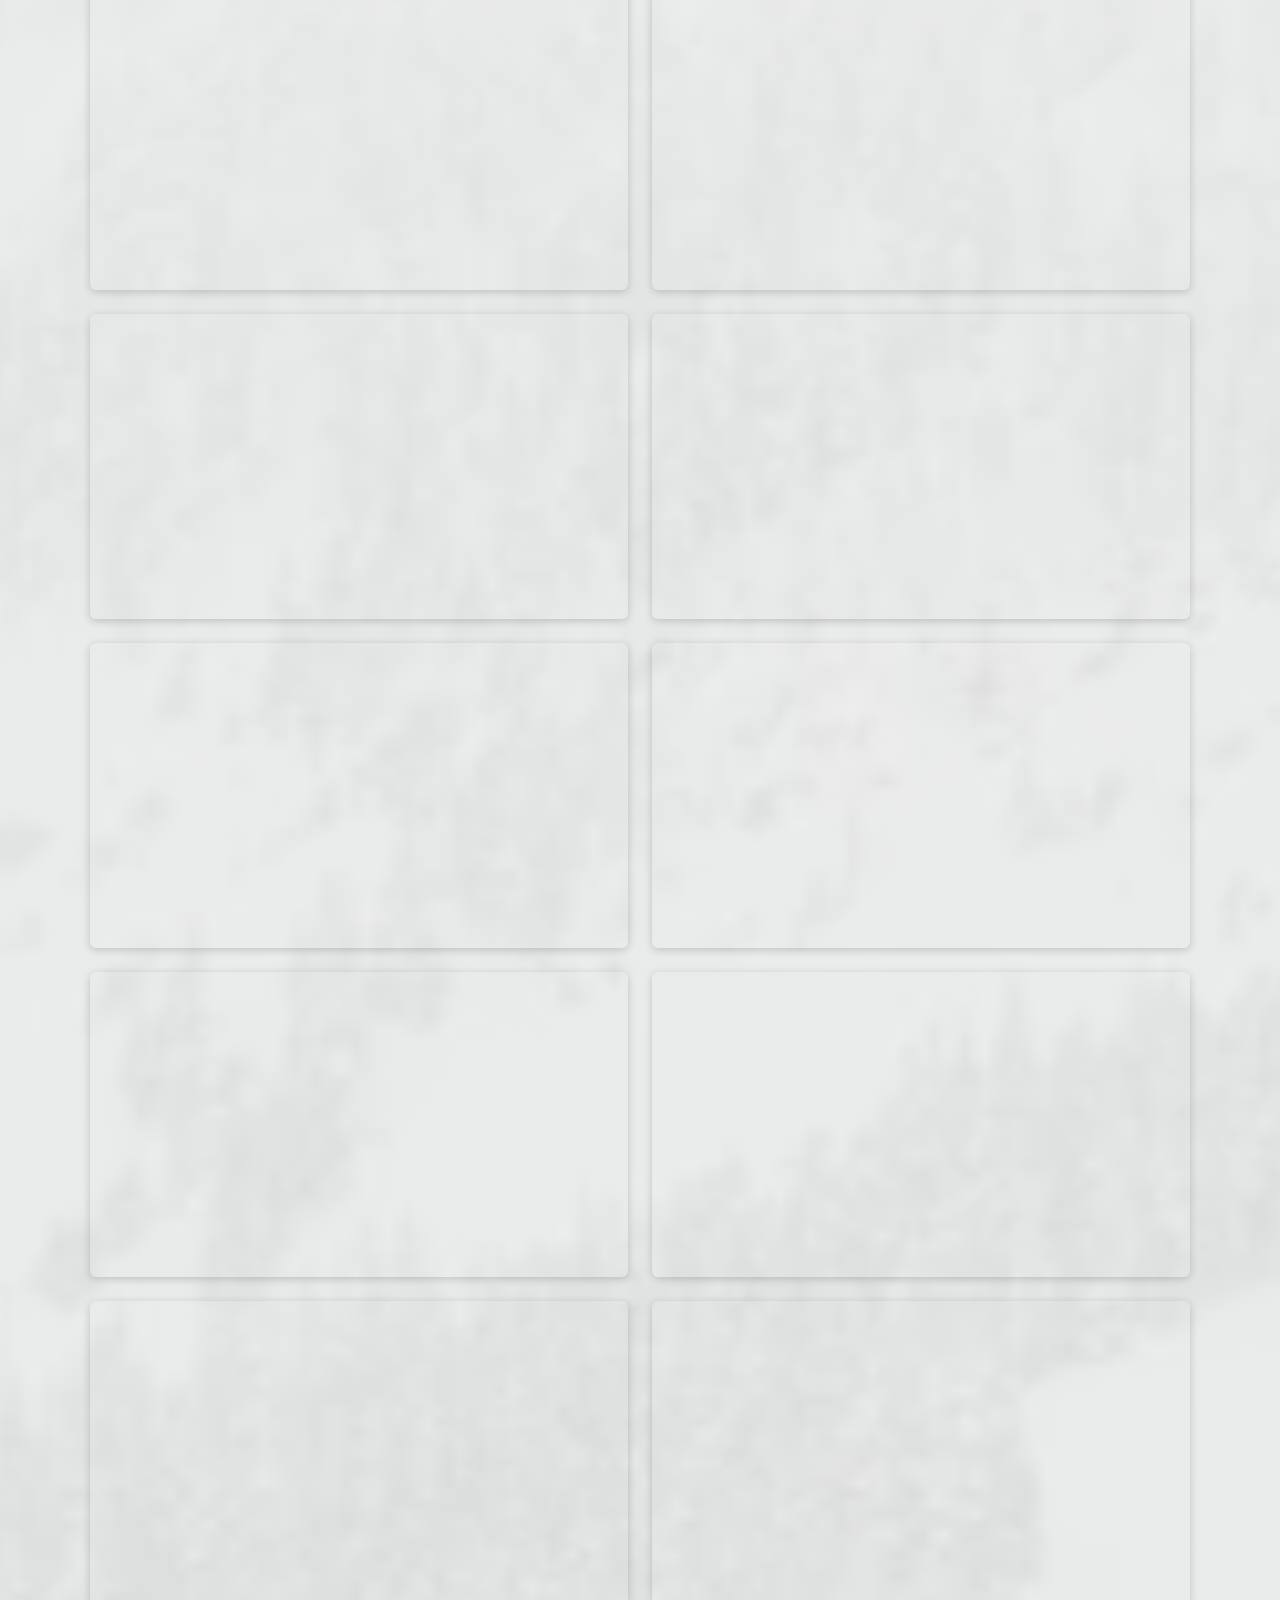
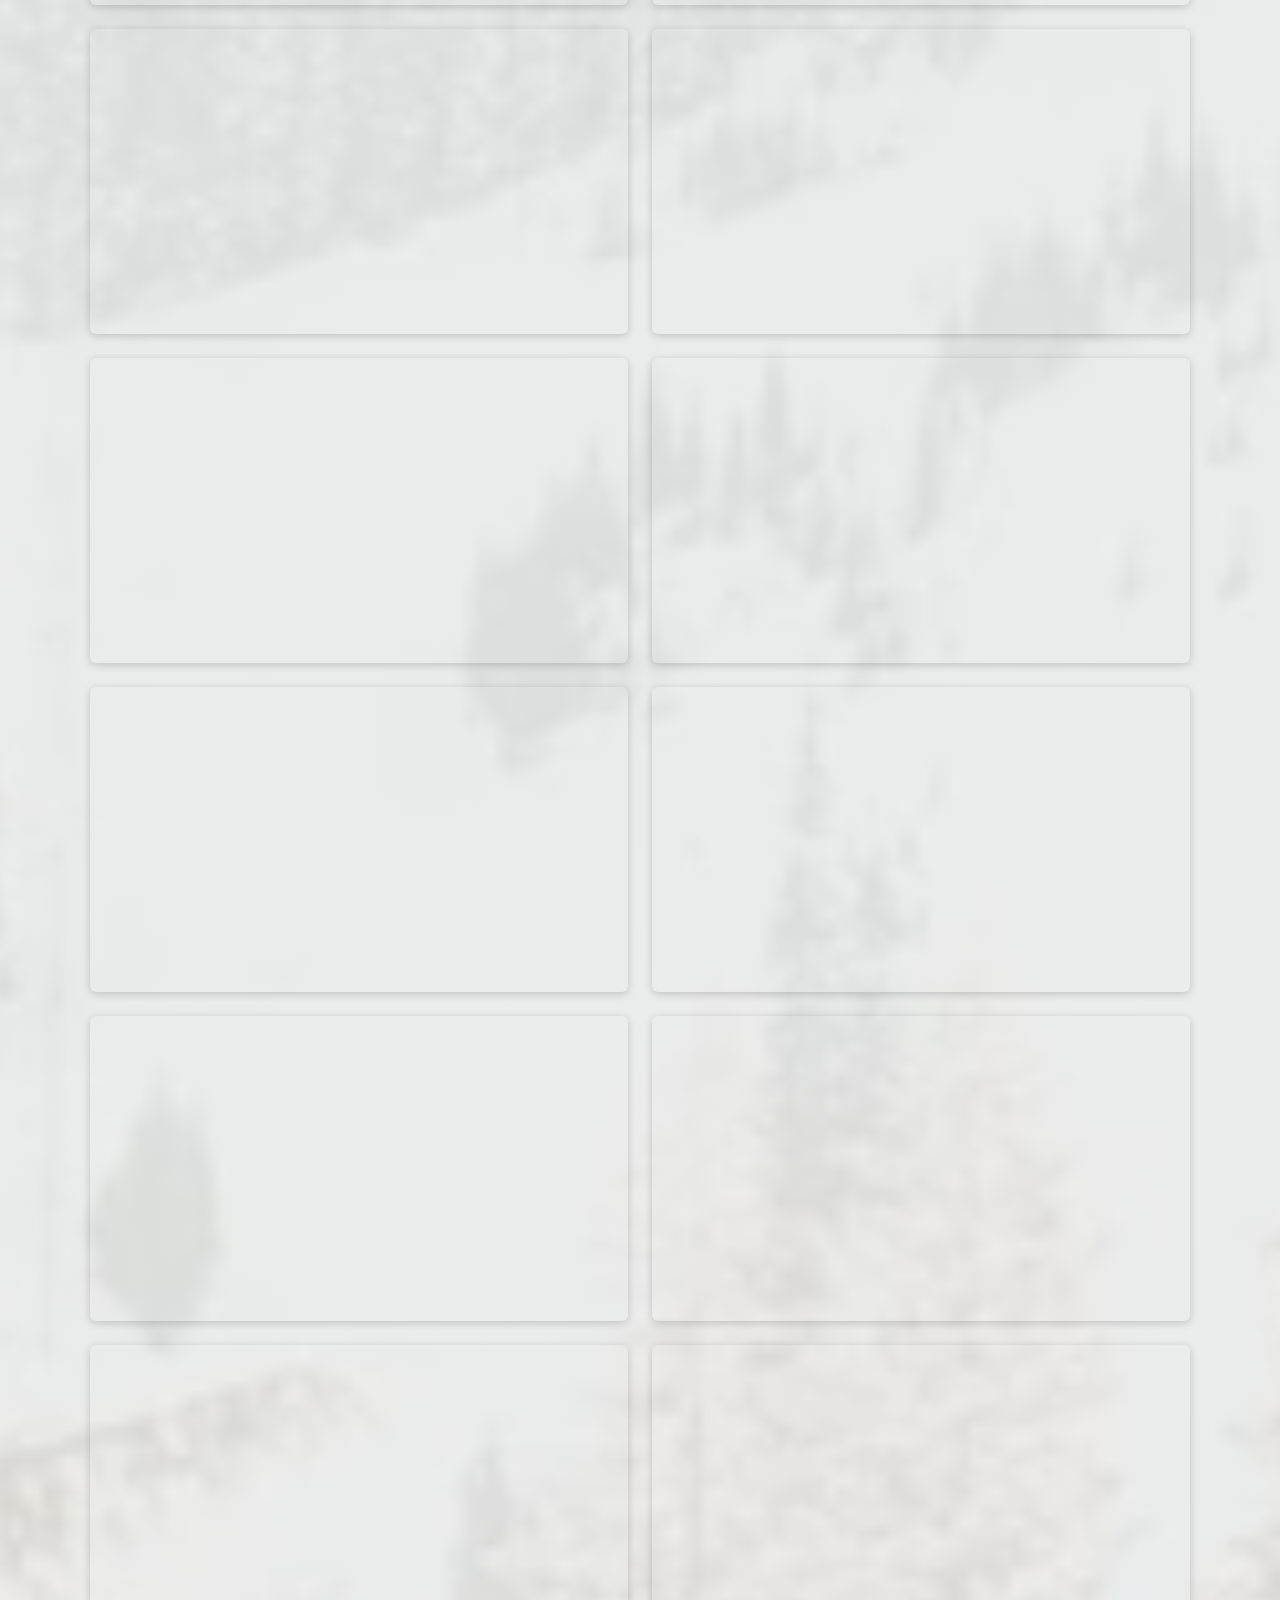
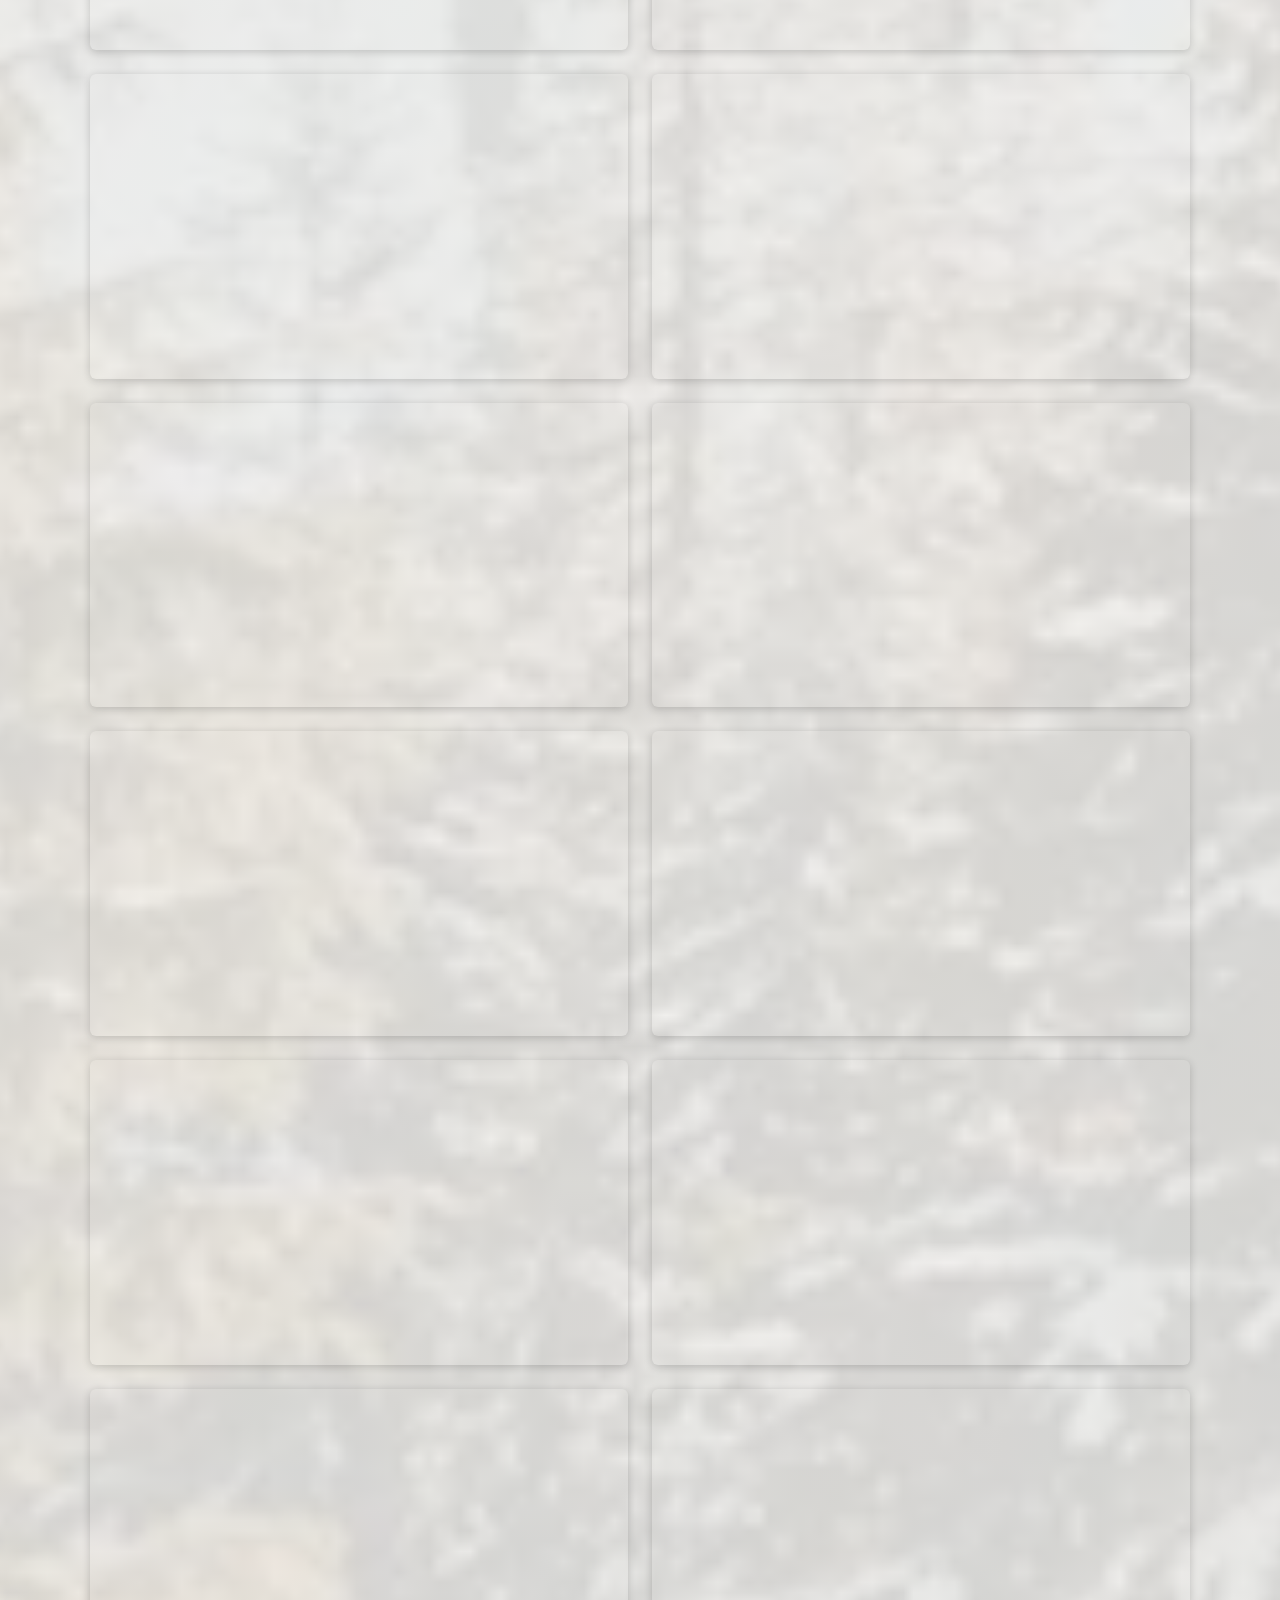
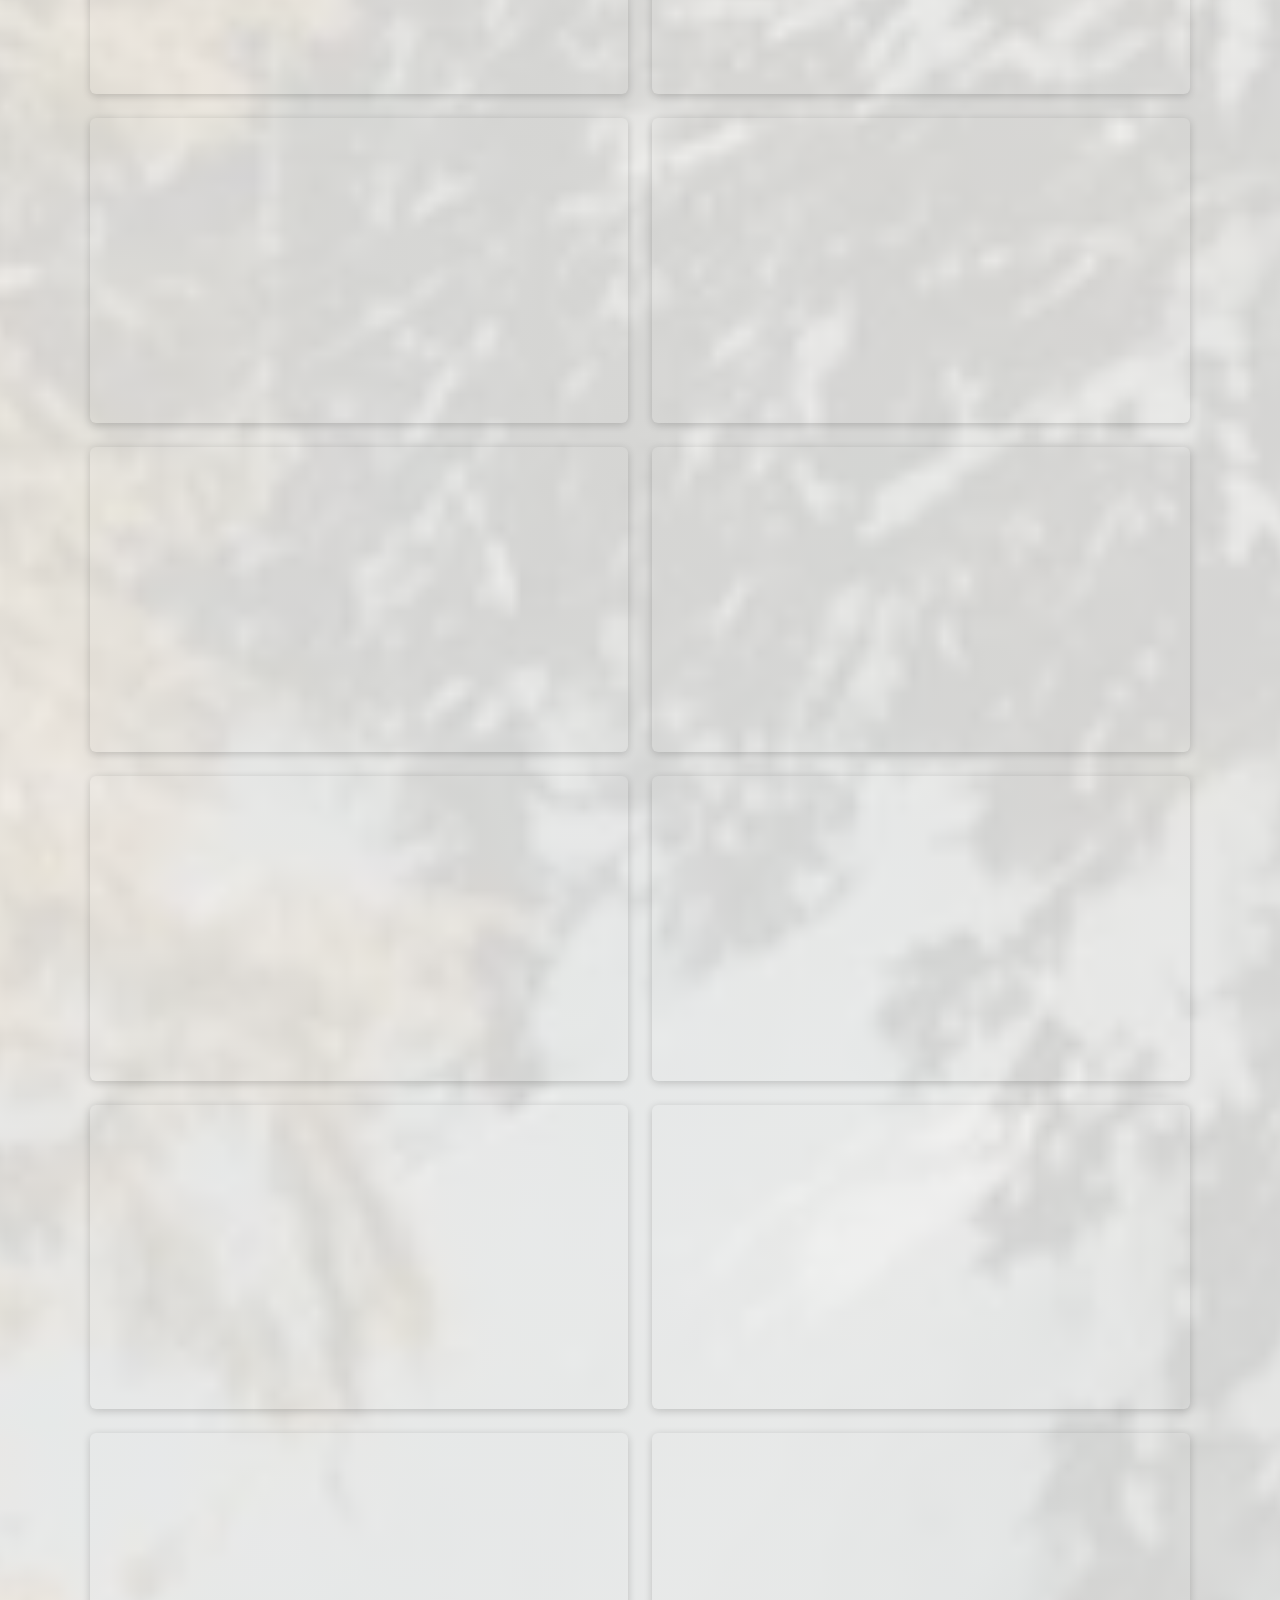
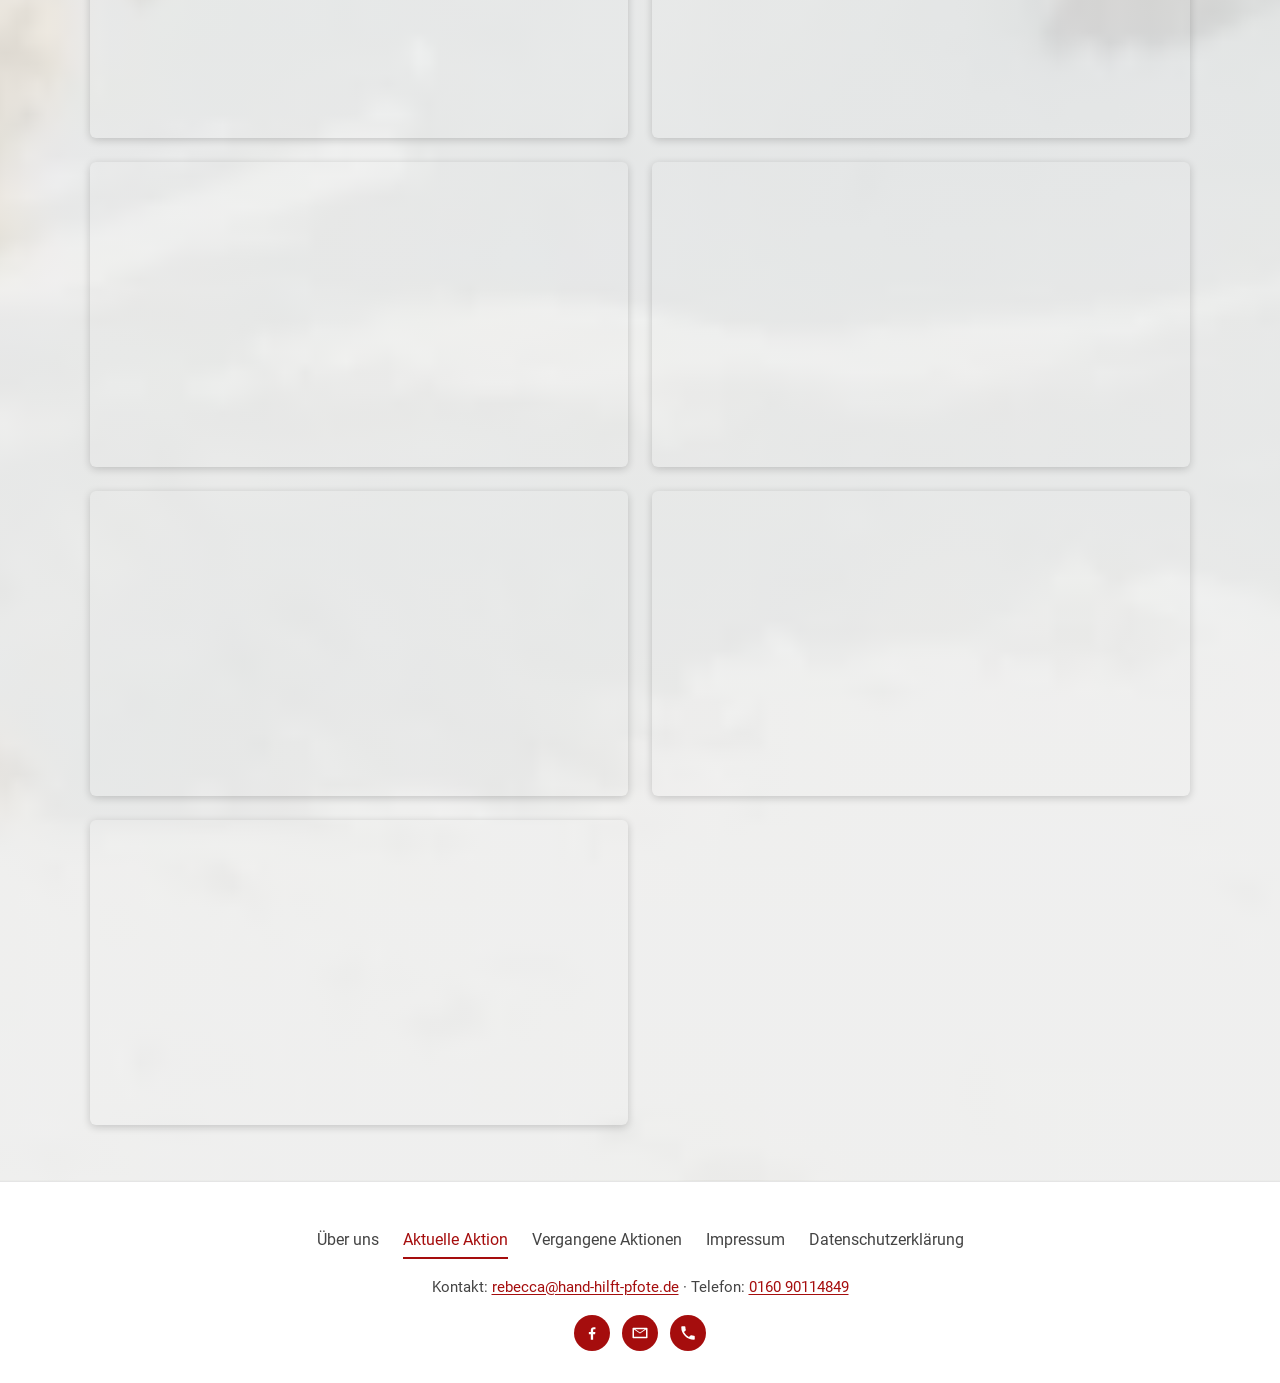
==== commit 62956f66: "Wunschzettel-Texte und Aktionstext 2026 überarbeitet - Wunschliste mit den überarbeiteten Texten übe" ====
--- a/aktuelle-aktion/index.html
+++ b/aktuelle-aktion/index.html
@@ -60,11 +60,15 @@
     <section class="abschnitt" aria-labelledby="aktion-text">
       <div class="container">
         <h2 id="aktion-text">Unsere Weihnachtsaktion 2026</h2>
-        <p>In diesem Jahr sammeln wir für <strong>Tiere in Not Odenwald e.V.</strong>, das Tierheim in Reichelsheim im Odenwald. Die Aktion läuft <strong>bis zum 31.12.2026</strong>.</p>
+        <p>In diesem Jahr sammeln wir für <strong>Tiere in Not Odenwald e.V.</strong></p>
+        <p>Die Aktion läuft <strong>bis zum 31.12.2026</strong>.</p>
 
         <h3>So funktioniert’s</h3>
-        <p>Für die Tiere im Tierheim gibt es wieder Wunschzettel. Du findest sie <a href="#wunschzettel">weiter unten auf dieser Seite</a>.</p>
-        <p>Du musst nichts kaufen oder abgeben: Wir sammeln Geldspenden für die Wunschzettel, kaufen davon gesammelt ein und schicken die Sachen ans Tierheim oder lassen sie direkt dorthin liefern.</p>
+        <p>Für die Tiere im Tierheim gibt es wieder Wunschzettel.</p>
+        <p>Du findest sie <a href="#wunschzettel">weiter unten auf dieser Seite</a>.</p>
+        <p>Such dir einfach einen Wunsch (oder auch gerne mehrere) aus und schicke das Geld per Überweisung oder PayPal (bitte schreibe den Namen des Tieres dazu).</p>
+        <p>Du musst nichts kaufen oder abgeben: Wir sammeln die Spenden und machen dann eine große Bestellung, die direkt ans Tierheim verschickt wird.</p>
+        <p>Solltest du dich nicht entscheiden können, kannst du auch einfach einen Betrag ohne Tiernamen spenden. Diese Spenden nutzen wir am Ende für noch offene Wünsche.</p>
 
         <h3>So kannst du spenden</h3>
         <p class="spenden-info"><strong>Überweisung:</strong> <span class="iban">IBAN: DE34 5065 2124 0310 3521 74</span><br>
@@ -80,71 +84,71 @@
         <h2 id="wunschzettel">Die Wunschzettel</h2>
         <ul class="galerie">
           <!-- WUNSCHZETTEL-START: Diese Liste schreibt werkzeuge/wunschzettel-2026/wunschzettel-erzeugen.py, bitte nicht von Hand ändern. -->
-          <li><a href="../bilder/aktionen/2026/wunschzettel-01-lisali.webp"><img src="../bilder/aktionen/2026/wunschzettel-01-lisali.webp" width="600" height="338" alt="Lisali wünscht sich Nassfutter (6 Dosen: 10,00 Euro)" loading="lazy" decoding="async"></a></li>
-          <li><a href="../bilder/aktionen/2026/wunschzettel-02-malfi.webp"><img src="../bilder/aktionen/2026/wunschzettel-02-malfi.webp" width="600" height="338" alt="Malfi wünscht sich Trockenfutter (1 Packung: 20,00 Euro)" loading="lazy" decoding="async"></a></li>
-          <li><a href="../bilder/aktionen/2026/wunschzettel-03-nalu.webp"><img src="../bilder/aktionen/2026/wunschzettel-03-nalu.webp" width="600" height="338" alt="Nalu wünscht sich Futterzusätze (1 Packung: 15,00 Euro)" loading="lazy" decoding="async"></a></li>
-          <li><a href="../bilder/aktionen/2026/wunschzettel-04-gryffin.webp"><img src="../bilder/aktionen/2026/wunschzettel-04-gryffin.webp" width="600" height="338" alt="Gryffin wünscht sich Nassfutter (6 Dosen: 10,00 Euro)" loading="lazy" decoding="async"></a></li>
-          <li><a href="../bilder/aktionen/2026/wunschzettel-05-sam.webp"><img src="../bilder/aktionen/2026/wunschzettel-05-sam.webp" width="600" height="338" alt="Sam wünscht sich Trockenfutter (1 Packung: 20,00 Euro)" loading="lazy" decoding="async"></a></li>
+          <li><a href="../bilder/aktionen/2026/wunschzettel-01-lisali.webp"><img src="../bilder/aktionen/2026/wunschzettel-01-lisali.webp" width="600" height="338" alt="Lisali wünscht sich leckeres Nassfutter (6 Dosen: 10,00 Euro)" loading="lazy" decoding="async"></a></li>
+          <li><a href="../bilder/aktionen/2026/wunschzettel-02-malfi.webp"><img src="../bilder/aktionen/2026/wunschzettel-02-malfi.webp" width="600" height="338" alt="Malfi wünscht sich eine Packung Trockenfutter (1 Packung: 20,00 Euro)" loading="lazy" decoding="async"></a></li>
+          <li><a href="../bilder/aktionen/2026/wunschzettel-03-nalu.webp"><img src="../bilder/aktionen/2026/wunschzettel-03-nalu.webp" width="600" height="338" alt="Nalu wünscht sich ein paar Futterzusätze (1 Packung: 15,00 Euro)" loading="lazy" decoding="async"></a></li>
+          <li><a href="../bilder/aktionen/2026/wunschzettel-04-gryffin.webp"><img src="../bilder/aktionen/2026/wunschzettel-04-gryffin.webp" width="600" height="338" alt="Gryffin wünscht sich ein bisschen Nassfutter (6 Dosen: 10,00 Euro)" loading="lazy" decoding="async"></a></li>
+          <li><a href="../bilder/aktionen/2026/wunschzettel-05-sam.webp"><img src="../bilder/aktionen/2026/wunschzettel-05-sam.webp" width="600" height="338" alt="Sam wünscht sich Trockenfutter zum Knabbern (1 Packung: 20,00 Euro)" loading="lazy" decoding="async"></a></li>
           <li><a href="../bilder/aktionen/2026/wunschzettel-06-rocky.webp"><img src="../bilder/aktionen/2026/wunschzettel-06-rocky.webp" width="600" height="338" alt="Rocky wünscht sich ein neues, weiches Lederhalsband (1 Stück: 20,00 Euro)" loading="lazy" decoding="async"></a></li>
-          <li><a href="../bilder/aktionen/2026/wunschzettel-07-elly.webp"><img src="../bilder/aktionen/2026/wunschzettel-07-elly.webp" width="600" height="338" alt="Elly wünscht sich ein neues, weiches Lederhalsband (1 Stück: 20,00 Euro)" loading="lazy" decoding="async"></a></li>
-          <li><a href="../bilder/aktionen/2026/wunschzettel-08-johannes.webp"><img src="../bilder/aktionen/2026/wunschzettel-08-johannes.webp" width="600" height="338" alt="Johannes wünscht sich Futterzusätze (1 Packung: 15,00 Euro)" loading="lazy" decoding="async"></a></li>
-          <li><a href="../bilder/aktionen/2026/wunschzettel-09-margarete.webp"><img src="../bilder/aktionen/2026/wunschzettel-09-margarete.webp" width="600" height="338" alt="Margarete wünscht sich Nassfutter (6 Dosen: 10,00 Euro)" loading="lazy" decoding="async"></a></li>
-          <li><a href="../bilder/aktionen/2026/wunschzettel-10-avelina.webp"><img src="../bilder/aktionen/2026/wunschzettel-10-avelina.webp" width="600" height="338" alt="Avelina wünscht sich Trockenfutter (1 Packung: 20,00 Euro)" loading="lazy" decoding="async"></a></li>
-          <li><a href="../bilder/aktionen/2026/wunschzettel-11-stella.webp"><img src="../bilder/aktionen/2026/wunschzettel-11-stella.webp" width="600" height="338" alt="Stella wünscht sich Futterzusätze (1 Packung: 15,00 Euro)" loading="lazy" decoding="async"></a></li>
-          <li><a href="../bilder/aktionen/2026/wunschzettel-12-jenny.webp"><img src="../bilder/aktionen/2026/wunschzettel-12-jenny.webp" width="600" height="338" alt="Jenny wünscht sich Nassfutter (6 Dosen: 10,00 Euro)" loading="lazy" decoding="async"></a></li>
-          <li><a href="../bilder/aktionen/2026/wunschzettel-13-stella-2.webp"><img src="../bilder/aktionen/2026/wunschzettel-13-stella-2.webp" width="600" height="338" alt="Stella wünscht sich Trockenfutter (1 Packung: 20,00 Euro)" loading="lazy" decoding="async"></a></li>
+          <li><a href="../bilder/aktionen/2026/wunschzettel-07-elly.webp"><img src="../bilder/aktionen/2026/wunschzettel-07-elly.webp" width="600" height="338" alt="Elly wünscht sich ein schickes, weiches Lederhalsband (1 Stück: 20,00 Euro)" loading="lazy" decoding="async"></a></li>
+          <li><a href="../bilder/aktionen/2026/wunschzettel-08-johannes.webp"><img src="../bilder/aktionen/2026/wunschzettel-08-johannes.webp" width="600" height="338" alt="Johannes wünscht sich wichtige Futterzusätze (1 Packung: 15,00 Euro)" loading="lazy" decoding="async"></a></li>
+          <li><a href="../bilder/aktionen/2026/wunschzettel-09-margarete.webp"><img src="../bilder/aktionen/2026/wunschzettel-09-margarete.webp" width="600" height="338" alt="Margarete wünscht sich leckeres Nassfutter (6 Dosen: 10,00 Euro)" loading="lazy" decoding="async"></a></li>
+          <li><a href="../bilder/aktionen/2026/wunschzettel-10-avelina.webp"><img src="../bilder/aktionen/2026/wunschzettel-10-avelina.webp" width="600" height="338" alt="Avelina wünscht sich einen Beutel Trockenfutter (1 Packung: 20,00 Euro)" loading="lazy" decoding="async"></a></li>
+          <li><a href="../bilder/aktionen/2026/wunschzettel-11-stella.webp"><img src="../bilder/aktionen/2026/wunschzettel-11-stella.webp" width="600" height="338" alt="Stella wünscht sich ein paar Futterzusätze (1 Packung: 15,00 Euro)" loading="lazy" decoding="async"></a></li>
+          <li><a href="../bilder/aktionen/2026/wunschzettel-12-jenny.webp"><img src="../bilder/aktionen/2026/wunschzettel-12-jenny.webp" width="600" height="338" alt="Jenny wünscht sich eine große Portion Nassfutter (6 Dosen: 10,00 Euro)" loading="lazy" decoding="async"></a></li>
+          <li><a href="../bilder/aktionen/2026/wunschzettel-13-stella-2.webp"><img src="../bilder/aktionen/2026/wunschzettel-13-stella-2.webp" width="600" height="338" alt="Stella wünscht sich leckeres Trockenfutter (1 Packung: 20,00 Euro)" loading="lazy" decoding="async"></a></li>
           <li><a href="../bilder/aktionen/2026/wunschzettel-14-muffin.webp"><img src="../bilder/aktionen/2026/wunschzettel-14-muffin.webp" width="600" height="338" alt="Muffin wünscht sich einen Maulkorb aus Metall (1 Stück: 25,00 Euro)" loading="lazy" decoding="async"></a></li>
-          <li><a href="../bilder/aktionen/2026/wunschzettel-15-inouk.webp"><img src="../bilder/aktionen/2026/wunschzettel-15-inouk.webp" width="600" height="338" alt="Inouk wünscht sich Futterzusätze (1 Packung: 15,00 Euro)" loading="lazy" decoding="async"></a></li>
-          <li><a href="../bilder/aktionen/2026/wunschzettel-16-moses.webp"><img src="../bilder/aktionen/2026/wunschzettel-16-moses.webp" width="600" height="338" alt="Moses wünscht sich Nassfutter (6 Dosen: 10,00 Euro)" loading="lazy" decoding="async"></a></li>
-          <li><a href="../bilder/aktionen/2026/wunschzettel-17-biba.webp"><img src="../bilder/aktionen/2026/wunschzettel-17-biba.webp" width="600" height="338" alt="Biba wünscht sich Trockenfutter (1 Packung: 20,00 Euro)" loading="lazy" decoding="async"></a></li>
-          <li><a href="../bilder/aktionen/2026/wunschzettel-18-shine-the-light.webp"><img src="../bilder/aktionen/2026/wunschzettel-18-shine-the-light.webp" width="600" height="338" alt="Shine (the light) wünscht sich Trockenfutter (1 Packung: 20,00 Euro)" loading="lazy" decoding="async"></a></li>
-          <li><a href="../bilder/aktionen/2026/wunschzettel-19-fiona.webp"><img src="../bilder/aktionen/2026/wunschzettel-19-fiona.webp" width="600" height="338" alt="Fiona wünscht sich Futterzusätze (1 Packung: 15,00 Euro)" loading="lazy" decoding="async"></a></li>
-          <li><a href="../bilder/aktionen/2026/wunschzettel-20-fulga.webp"><img src="../bilder/aktionen/2026/wunschzettel-20-fulga.webp" width="600" height="338" alt="Fulga wünscht sich Nassfutter (6 Dosen: 10,00 Euro)" loading="lazy" decoding="async"></a></li>
-          <li><a href="../bilder/aktionen/2026/wunschzettel-21-manni.webp"><img src="../bilder/aktionen/2026/wunschzettel-21-manni.webp" width="600" height="338" alt="Manni wünscht sich Trockenfutter (1 Packung: 20,00 Euro)" loading="lazy" decoding="async"></a></li>
-          <li><a href="../bilder/aktionen/2026/wunschzettel-22-eldar.webp"><img src="../bilder/aktionen/2026/wunschzettel-22-eldar.webp" width="600" height="338" alt="Eldar wünscht sich Nassfutter (6 Dosen: 10,00 Euro)" loading="lazy" decoding="async"></a></li>
-          <li><a href="../bilder/aktionen/2026/wunschzettel-23-ingri.webp"><img src="../bilder/aktionen/2026/wunschzettel-23-ingri.webp" width="600" height="338" alt="Ingri wünscht sich Trockenfutter (1 Packung: 20,00 Euro)" loading="lazy" decoding="async"></a></li>
-          <li><a href="../bilder/aktionen/2026/wunschzettel-24-mickey.webp"><img src="../bilder/aktionen/2026/wunschzettel-24-mickey.webp" width="600" height="338" alt="Mickey wünscht sich Grünlippmuschel-Zusätze (1 Packung: 25,00 Euro)" loading="lazy" decoding="async"></a></li>
-          <li><a href="../bilder/aktionen/2026/wunschzettel-25-henriette.webp"><img src="../bilder/aktionen/2026/wunschzettel-25-henriette.webp" width="600" height="338" alt="Henriette wünscht sich Nassfutter (6 Dosen: 10,00 Euro)" loading="lazy" decoding="async"></a></li>
-          <li><a href="../bilder/aktionen/2026/wunschzettel-26-helga.webp"><img src="../bilder/aktionen/2026/wunschzettel-26-helga.webp" width="600" height="338" alt="Helga wünscht sich Trockenfutter (1 Packung: 20,00 Euro)" loading="lazy" decoding="async"></a></li>
+          <li><a href="../bilder/aktionen/2026/wunschzettel-15-inouk.webp"><img src="../bilder/aktionen/2026/wunschzettel-15-inouk.webp" width="600" height="338" alt="Inouk wünscht sich eine Packung Futterzusätze (1 Packung: 15,00 Euro)" loading="lazy" decoding="async"></a></li>
+          <li><a href="../bilder/aktionen/2026/wunschzettel-16-moses.webp"><img src="../bilder/aktionen/2026/wunschzettel-16-moses.webp" width="600" height="338" alt="Moses wünscht sich leckeres Nassfutter (6 Dosen: 10,00 Euro)" loading="lazy" decoding="async"></a></li>
+          <li><a href="../bilder/aktionen/2026/wunschzettel-17-biba.webp"><img src="../bilder/aktionen/2026/wunschzettel-17-biba.webp" width="600" height="338" alt="Biba wünscht sich eine große Portion Trockenfutter (1 Packung: 20,00 Euro)" loading="lazy" decoding="async"></a></li>
+          <li><a href="../bilder/aktionen/2026/wunschzettel-18-shine-the-light.webp"><img src="../bilder/aktionen/2026/wunschzettel-18-shine-the-light.webp" width="600" height="338" alt="Shine (the light) wünscht sich einen Beutel Trockenfutter (1 Packung: 20,00 Euro)" loading="lazy" decoding="async"></a></li>
+          <li><a href="../bilder/aktionen/2026/wunschzettel-19-fiona.webp"><img src="../bilder/aktionen/2026/wunschzettel-19-fiona.webp" width="600" height="338" alt="Fiona wünscht sich wichtige Futterzusätze (1 Packung: 15,00 Euro)" loading="lazy" decoding="async"></a></li>
+          <li><a href="../bilder/aktionen/2026/wunschzettel-20-fulga.webp"><img src="../bilder/aktionen/2026/wunschzettel-20-fulga.webp" width="600" height="338" alt="Fulga wünscht sich eine große Portion Nassfutter (6 Dosen: 10,00 Euro)" loading="lazy" decoding="async"></a></li>
+          <li><a href="../bilder/aktionen/2026/wunschzettel-21-manni.webp"><img src="../bilder/aktionen/2026/wunschzettel-21-manni.webp" width="600" height="338" alt="Manni wünscht sich leckeres Trockenfutter (1 Packung: 20,00 Euro)" loading="lazy" decoding="async"></a></li>
+          <li><a href="../bilder/aktionen/2026/wunschzettel-22-eldar.webp"><img src="../bilder/aktionen/2026/wunschzettel-22-eldar.webp" width="600" height="338" alt="Eldar wünscht sich ein paar Dosen Nassfutter (6 Dosen: 10,00 Euro)" loading="lazy" decoding="async"></a></li>
+          <li><a href="../bilder/aktionen/2026/wunschzettel-23-ingri.webp"><img src="../bilder/aktionen/2026/wunschzettel-23-ingri.webp" width="600" height="338" alt="Ingri wünscht sich einen Beutel Trockenfutter (1 Packung: 20,00 Euro)" loading="lazy" decoding="async"></a></li>
+          <li><a href="../bilder/aktionen/2026/wunschzettel-24-mickey.webp"><img src="../bilder/aktionen/2026/wunschzettel-24-mickey.webp" width="600" height="338" alt="Mickey wünscht sich Grünlippmuschelzusätze (1 Packung: 25,00 Euro)" loading="lazy" decoding="async"></a></li>
+          <li><a href="../bilder/aktionen/2026/wunschzettel-25-henriette.webp"><img src="../bilder/aktionen/2026/wunschzettel-25-henriette.webp" width="600" height="338" alt="Henriette wünscht sich leckeres Nassfutter (6 Dosen: 10,00 Euro)" loading="lazy" decoding="async"></a></li>
+          <li><a href="../bilder/aktionen/2026/wunschzettel-26-helga.webp"><img src="../bilder/aktionen/2026/wunschzettel-26-helga.webp" width="600" height="338" alt="Helga wünscht sich einen Beutel Trockenfutter (1 Packung: 20,00 Euro)" loading="lazy" decoding="async"></a></li>
           <li><a href="../bilder/aktionen/2026/wunschzettel-27-chester.webp"><img src="../bilder/aktionen/2026/wunschzettel-27-chester.webp" width="600" height="338" alt="Chester wünscht sich einen dicken Hundepulli mit Kragen (1 Stück: 15,00 Euro)" loading="lazy" decoding="async"></a></li>
-          <li><a href="../bilder/aktionen/2026/wunschzettel-28-joplin.webp"><img src="../bilder/aktionen/2026/wunschzettel-28-joplin.webp" width="600" height="338" alt="Joplin wünscht sich Nassfutter (6 Dosen: 10,00 Euro)" loading="lazy" decoding="async"></a></li>
-          <li><a href="../bilder/aktionen/2026/wunschzettel-29-pauline.webp"><img src="../bilder/aktionen/2026/wunschzettel-29-pauline.webp" width="600" height="338" alt="Pauline wünscht sich ein Zugstopp-Halsband aus Leder (1 Stück: 35,00 Euro)" loading="lazy" decoding="async"></a></li>
-          <li><a href="../bilder/aktionen/2026/wunschzettel-30-nael.webp"><img src="../bilder/aktionen/2026/wunschzettel-30-nael.webp" width="600" height="338" alt="Nael wünscht sich Nassfutter (6 Dosen: 10,00 Euro)" loading="lazy" decoding="async"></a></li>
+          <li><a href="../bilder/aktionen/2026/wunschzettel-28-joplin.webp"><img src="../bilder/aktionen/2026/wunschzettel-28-joplin.webp" width="600" height="338" alt="Joplin wünscht sich leckeres Nassfutter (6 Dosen: 10,00 Euro)" loading="lazy" decoding="async"></a></li>
+          <li><a href="../bilder/aktionen/2026/wunschzettel-29-pauline.webp"><img src="../bilder/aktionen/2026/wunschzettel-29-pauline.webp" width="600" height="338" alt="Pauline wünscht sich ein Zugstopphalsband aus Leder (1 Stück: 35,00 Euro)" loading="lazy" decoding="async"></a></li>
+          <li><a href="../bilder/aktionen/2026/wunschzettel-30-nael.webp"><img src="../bilder/aktionen/2026/wunschzettel-30-nael.webp" width="600" height="338" alt="Nael wünscht sich eine große Portion Nassfutter (6 Dosen: 10,00 Euro)" loading="lazy" decoding="async"></a></li>
           <li><a href="../bilder/aktionen/2026/wunschzettel-31-django.webp"><img src="../bilder/aktionen/2026/wunschzettel-31-django.webp" width="600" height="338" alt="Django wünscht sich ein neues, weiches Lederhalsband (1 Stück: 20,00 Euro)" loading="lazy" decoding="async"></a></li>
           <li><a href="../bilder/aktionen/2026/wunschzettel-32-sherlock.webp"><img src="../bilder/aktionen/2026/wunschzettel-32-sherlock.webp" width="600" height="338" alt="Sherlock wünscht sich eine neue Bürste (1 Stück: 15,00 Euro)" loading="lazy" decoding="async"></a></li>
-          <li><a href="../bilder/aktionen/2026/wunschzettel-33-joy.webp"><img src="../bilder/aktionen/2026/wunschzettel-33-joy.webp" width="600" height="338" alt="Joy wünscht sich Trockenfutter (1 Packung: 20,00 Euro)" loading="lazy" decoding="async"></a></li>
-          <li><a href="../bilder/aktionen/2026/wunschzettel-34-ektarina.webp"><img src="../bilder/aktionen/2026/wunschzettel-34-ektarina.webp" width="600" height="338" alt="Ektarina wünscht sich Gelenk-Pellets gegen Arthrose (1 Packung: 20,00 Euro)" loading="lazy" decoding="async"></a></li>
+          <li><a href="../bilder/aktionen/2026/wunschzettel-33-joy.webp"><img src="../bilder/aktionen/2026/wunschzettel-33-joy.webp" width="600" height="338" alt="Joy wünscht sich eine große Portion Trockenfutter (1 Packung: 20,00 Euro)" loading="lazy" decoding="async"></a></li>
+          <li><a href="../bilder/aktionen/2026/wunschzettel-34-ektarina.webp"><img src="../bilder/aktionen/2026/wunschzettel-34-ektarina.webp" width="600" height="338" alt="Ektarina wünscht sich Zusatzpulver-Pellets wegen ihrer Arthrose (1 Packung: 20,00 Euro)" loading="lazy" decoding="async"></a></li>
           <li><a href="../bilder/aktionen/2026/wunschzettel-35-booth.webp"><img src="../bilder/aktionen/2026/wunschzettel-35-booth.webp" width="600" height="338" alt="Booth wünscht sich Futterzusätze (1 Packung: 15,00 Euro)" loading="lazy" decoding="async"></a></li>
-          <li><a href="../bilder/aktionen/2026/wunschzettel-36-fillipp.webp"><img src="../bilder/aktionen/2026/wunschzettel-36-fillipp.webp" width="600" height="338" alt="Fillipp wünscht sich Trockenfutter (1 Packung: 10,00 Euro)" loading="lazy" decoding="async"></a></li>
-          <li><a href="../bilder/aktionen/2026/wunschzettel-37-finn.webp"><img src="../bilder/aktionen/2026/wunschzettel-37-finn.webp" width="600" height="338" alt="Finn wünscht sich Nassfutter (6 Dosen: 10,00 Euro)" loading="lazy" decoding="async"></a></li>
-          <li><a href="../bilder/aktionen/2026/wunschzettel-38-spider.webp"><img src="../bilder/aktionen/2026/wunschzettel-38-spider.webp" width="600" height="338" alt="Spider wünscht sich Katzenspielzeug oder ein Baldriankissen (10,00 Euro)" loading="lazy" decoding="async"></a></li>
-          <li><a href="../bilder/aktionen/2026/wunschzettel-39-pattaya.webp"><img src="../bilder/aktionen/2026/wunschzettel-39-pattaya.webp" width="600" height="338" alt="Pattaya wünscht sich Nassfutter (6 Dosen: 10,00 Euro)" loading="lazy" decoding="async"></a></li>
-          <li><a href="../bilder/aktionen/2026/wunschzettel-40-tatanka.webp"><img src="../bilder/aktionen/2026/wunschzettel-40-tatanka.webp" width="600" height="338" alt="Tatanka wünscht sich Nassfutter (6 Dosen: 10,00 Euro)" loading="lazy" decoding="async"></a></li>
-          <li><a href="../bilder/aktionen/2026/wunschzettel-41-roscoe.webp"><img src="../bilder/aktionen/2026/wunschzettel-41-roscoe.webp" width="600" height="338" alt="Roscoe wünscht sich Nassfutter (6 Dosen: 10,00 Euro)" loading="lazy" decoding="async"></a></li>
-          <li><a href="../bilder/aktionen/2026/wunschzettel-42-geronimo.webp"><img src="../bilder/aktionen/2026/wunschzettel-42-geronimo.webp" width="600" height="338" alt="Geronimo wünscht sich Katzenspielzeug oder ein Baldriankissen (10,00 Euro)" loading="lazy" decoding="async"></a></li>
-          <li><a href="../bilder/aktionen/2026/wunschzettel-43-clanton.webp"><img src="../bilder/aktionen/2026/wunschzettel-43-clanton.webp" width="600" height="338" alt="Clanton wünscht sich Nassfutter (6 Dosen: 10,00 Euro)" loading="lazy" decoding="async"></a></li>
-          <li><a href="../bilder/aktionen/2026/wunschzettel-44-brocius.webp"><img src="../bilder/aktionen/2026/wunschzettel-44-brocius.webp" width="600" height="338" alt="Brocius wünscht sich Trockenfutter (1 Packung: 10,00 Euro)" loading="lazy" decoding="async"></a></li>
-          <li><a href="../bilder/aktionen/2026/wunschzettel-45-frettchen.webp"><img src="../bilder/aktionen/2026/wunschzettel-45-frettchen.webp" width="600" height="338" alt="Frettchen wünscht sich Nassfutter (6 Dosen: 10,00 Euro)" loading="lazy" decoding="async"></a></li>
-          <li><a href="../bilder/aktionen/2026/wunschzettel-46-nikita.webp"><img src="../bilder/aktionen/2026/wunschzettel-46-nikita.webp" width="600" height="338" alt="Nikita wünscht sich Katzenspielzeug oder ein Baldriankissen (10,00 Euro)" loading="lazy" decoding="async"></a></li>
+          <li><a href="../bilder/aktionen/2026/wunschzettel-36-fillipp.webp"><img src="../bilder/aktionen/2026/wunschzettel-36-fillipp.webp" width="600" height="338" alt="Fillipp wünscht sich leckeres Trockenfutter (1 Packung: 10,00 Euro)" loading="lazy" decoding="async"></a></li>
+          <li><a href="../bilder/aktionen/2026/wunschzettel-37-finn.webp"><img src="../bilder/aktionen/2026/wunschzettel-37-finn.webp" width="600" height="338" alt="Finn wünscht sich eine große Portion Nassfutter (6 Dosen: 10,00 Euro)" loading="lazy" decoding="async"></a></li>
+          <li><a href="../bilder/aktionen/2026/wunschzettel-38-spider.webp"><img src="../bilder/aktionen/2026/wunschzettel-38-spider.webp" width="600" height="338" alt="Spider wünscht sich lustiges Katzenspielzeug / Baldriankissen (10,00 Euro)" loading="lazy" decoding="async"></a></li>
+          <li><a href="../bilder/aktionen/2026/wunschzettel-39-pattaya.webp"><img src="../bilder/aktionen/2026/wunschzettel-39-pattaya.webp" width="600" height="338" alt="Pattaya wünscht sich leckeres Nassfutter (6 Dosen: 10,00 Euro)" loading="lazy" decoding="async"></a></li>
+          <li><a href="../bilder/aktionen/2026/wunschzettel-40-tatanka.webp"><img src="../bilder/aktionen/2026/wunschzettel-40-tatanka.webp" width="600" height="338" alt="Tatanka wünscht sich spezielles Nassfutter (6 Dosen: 10,00 Euro)" loading="lazy" decoding="async"></a></li>
+          <li><a href="../bilder/aktionen/2026/wunschzettel-41-roscoe.webp"><img src="../bilder/aktionen/2026/wunschzettel-41-roscoe.webp" width="600" height="338" alt="Roscoe wünscht sich leckeres Nassfutter (6 Dosen: 10,00 Euro)" loading="lazy" decoding="async"></a></li>
+          <li><a href="../bilder/aktionen/2026/wunschzettel-42-geronimo.webp"><img src="../bilder/aktionen/2026/wunschzettel-42-geronimo.webp" width="600" height="338" alt="Geronimo wünscht sich lustiges Katzenspielzeug / Baldriankissen (10,00 Euro)" loading="lazy" decoding="async"></a></li>
+          <li><a href="../bilder/aktionen/2026/wunschzettel-43-clanton.webp"><img src="../bilder/aktionen/2026/wunschzettel-43-clanton.webp" width="600" height="338" alt="Clanton wünscht sich eine große Portion Nassfutter (6 Dosen: 10,00 Euro)" loading="lazy" decoding="async"></a></li>
+          <li><a href="../bilder/aktionen/2026/wunschzettel-44-brocius.webp"><img src="../bilder/aktionen/2026/wunschzettel-44-brocius.webp" width="600" height="338" alt="Brocius wünscht sich eine große Portion Trockenfutter (1 Packung: 10,00 Euro)" loading="lazy" decoding="async"></a></li>
+          <li><a href="../bilder/aktionen/2026/wunschzettel-45-frettchen.webp"><img src="../bilder/aktionen/2026/wunschzettel-45-frettchen.webp" width="600" height="338" alt="Frettchen wünscht sich spezielles Nassfutter (6 Dosen: 10,00 Euro)" loading="lazy" decoding="async"></a></li>
+          <li><a href="../bilder/aktionen/2026/wunschzettel-46-nikita.webp"><img src="../bilder/aktionen/2026/wunschzettel-46-nikita.webp" width="600" height="338" alt="Nikita wünscht sich schönes, neues Katzenspielzeug / Baldriankissen (10,00 Euro)" loading="lazy" decoding="async"></a></li>
           <li><a href="../bilder/aktionen/2026/wunschzettel-47-usui.webp"><img src="../bilder/aktionen/2026/wunschzettel-47-usui.webp" width="600" height="338" alt="Usui wünscht sich ein isoliertes Katzenhäuschen für den Außenbereich (1 Stück: 50,00 Euro)" loading="lazy" decoding="async"></a></li>
-          <li><a href="../bilder/aktionen/2026/wunschzettel-48-justin.webp"><img src="../bilder/aktionen/2026/wunschzettel-48-justin.webp" width="600" height="338" alt="Justin wünscht sich Anti-Hairball-Futter (6 Dosen: 10,00 Euro)" loading="lazy" decoding="async"></a></li>
-          <li><a href="../bilder/aktionen/2026/wunschzettel-49-sirius.webp"><img src="../bilder/aktionen/2026/wunschzettel-49-sirius.webp" width="600" height="338" alt="Sirius wünscht sich Diät-Nassfutter (6 Dosen: 15,00 Euro)" loading="lazy" decoding="async"></a></li>
-          <li><a href="../bilder/aktionen/2026/wunschzettel-50-strolch.webp"><img src="../bilder/aktionen/2026/wunschzettel-50-strolch.webp" width="600" height="338" alt="Strolch wünscht sich „Kräuter Spezial“ (15,00 Euro)" loading="lazy" decoding="async"></a></li>
-          <li><a href="../bilder/aktionen/2026/wunschzettel-51-brownie.webp"><img src="../bilder/aktionen/2026/wunschzettel-51-brownie.webp" width="600" height="338" alt="Brownie wünscht sich Heu (15,00 Euro)" loading="lazy" decoding="async"></a></li>
-          <li><a href="../bilder/aktionen/2026/wunschzettel-52-finchen.webp"><img src="../bilder/aktionen/2026/wunschzettel-52-finchen.webp" width="600" height="338" alt="Finchen wünscht sich Hamster-Badesand (10,00 Euro)" loading="lazy" decoding="async"></a></li>
-          <li><a href="../bilder/aktionen/2026/wunschzettel-53-felix.webp"><img src="../bilder/aktionen/2026/wunschzettel-53-felix.webp" width="600" height="338" alt="Felix wünscht sich Streu (15,00 Euro)" loading="lazy" decoding="async"></a></li>
-          <li><a href="../bilder/aktionen/2026/wunschzettel-54-limpopo.webp"><img src="../bilder/aktionen/2026/wunschzettel-54-limpopo.webp" width="600" height="338" alt="Limpopo wünscht sich Kaninchenfutter „Gemüsefarm“ (10,00 Euro)" loading="lazy" decoding="async"></a></li>
-          <li><a href="../bilder/aktionen/2026/wunschzettel-55-lorenzo.webp"><img src="../bilder/aktionen/2026/wunschzettel-55-lorenzo.webp" width="600" height="338" alt="Lorenzo wünscht sich Kaninchenfutter „Blütenfest“ (10,00 Euro)" loading="lazy" decoding="async"></a></li>
-          <li><a href="../bilder/aktionen/2026/wunschzettel-56-lecchiore.webp"><img src="../bilder/aktionen/2026/wunschzettel-56-lecchiore.webp" width="600" height="338" alt="Lecchiore wünscht sich Kaninchenfutter „Gemüsefarm“ (10,00 Euro)" loading="lazy" decoding="async"></a></li>
-          <li><a href="../bilder/aktionen/2026/wunschzettel-57-limonada.webp"><img src="../bilder/aktionen/2026/wunschzettel-57-limonada.webp" width="600" height="338" alt="Limonada wünscht sich Löwenzahn (10,00 Euro)" loading="lazy" decoding="async"></a></li>
-          <li><a href="../bilder/aktionen/2026/wunschzettel-58-latina.webp"><img src="../bilder/aktionen/2026/wunschzettel-58-latina.webp" width="600" height="338" alt="Latina wünscht sich Kaninchenmüsli (25,00 Euro)" loading="lazy" decoding="async"></a></li>
-          <li><a href="../bilder/aktionen/2026/wunschzettel-59-paw.webp"><img src="../bilder/aktionen/2026/wunschzettel-59-paw.webp" width="600" height="338" alt="Paw wünscht sich „Kräuter Spezial“ (15,00 Euro)" loading="lazy" decoding="async"></a></li>
-          <li><a href="../bilder/aktionen/2026/wunschzettel-60-frau-loewenzahn.webp"><img src="../bilder/aktionen/2026/wunschzettel-60-frau-loewenzahn.webp" width="600" height="338" alt="Frau Löwenzahn wünscht sich Löwenzahn (10,00 Euro)" loading="lazy" decoding="async"></a></li>
-          <li><a href="../bilder/aktionen/2026/wunschzettel-61-karl.webp"><img src="../bilder/aktionen/2026/wunschzettel-61-karl.webp" width="600" height="338" alt="Karl wünscht sich Kaninchenfutter „Blütenfest“ (10,00 Euro)" loading="lazy" decoding="async"></a></li>
-          <li><a href="../bilder/aktionen/2026/wunschzettel-62-olga.webp"><img src="../bilder/aktionen/2026/wunschzettel-62-olga.webp" width="600" height="338" alt="Olga wünscht sich einen Heutunnel (1 Stück: 10,00 Euro)" loading="lazy" decoding="async"></a></li>
+          <li><a href="../bilder/aktionen/2026/wunschzettel-48-justin.webp"><img src="../bilder/aktionen/2026/wunschzettel-48-justin.webp" width="600" height="338" alt="Justin wünscht sich spezielles Anti-Hairball-Futter (6 Dosen: 10,00 Euro)" loading="lazy" decoding="async"></a></li>
+          <li><a href="../bilder/aktionen/2026/wunschzettel-49-sirius.webp"><img src="../bilder/aktionen/2026/wunschzettel-49-sirius.webp" width="600" height="338" alt="Sirius wünscht sich leckeres Diät-Nassfutter (6 Dosen: 15,00 Euro)" loading="lazy" decoding="async"></a></li>
+          <li><a href="../bilder/aktionen/2026/wunschzettel-50-strolch.webp"><img src="../bilder/aktionen/2026/wunschzettel-50-strolch.webp" width="600" height="338" alt="Strolch wünscht sich eine Packung „Kräuter Spezial“ (15,00 Euro)" loading="lazy" decoding="async"></a></li>
+          <li><a href="../bilder/aktionen/2026/wunschzettel-51-brownie.webp"><img src="../bilder/aktionen/2026/wunschzettel-51-brownie.webp" width="600" height="338" alt="Brownie wünscht sich frisches Heu (15,00 Euro)" loading="lazy" decoding="async"></a></li>
+          <li><a href="../bilder/aktionen/2026/wunschzettel-52-finchen.webp"><img src="../bilder/aktionen/2026/wunschzettel-52-finchen.webp" width="600" height="338" alt="Finchen wünscht sich Hamstersand zum Baden (10,00 Euro)" loading="lazy" decoding="async"></a></li>
+          <li><a href="../bilder/aktionen/2026/wunschzettel-53-felix.webp"><img src="../bilder/aktionen/2026/wunschzettel-53-felix.webp" width="600" height="338" alt="Felix wünscht sich fluffiges Streu (15,00 Euro)" loading="lazy" decoding="async"></a></li>
+          <li><a href="../bilder/aktionen/2026/wunschzettel-54-limpopo.webp"><img src="../bilder/aktionen/2026/wunschzettel-54-limpopo.webp" width="600" height="338" alt="Limpopo wünscht sich leckeres Kaninchenfutter „Gemüsefarm“ (10,00 Euro)" loading="lazy" decoding="async"></a></li>
+          <li><a href="../bilder/aktionen/2026/wunschzettel-55-lorenzo.webp"><img src="../bilder/aktionen/2026/wunschzettel-55-lorenzo.webp" width="600" height="338" alt="Lorenzo wünscht sich sein Lieblings-Kaninchenfutter „Blütenfest“ (10,00 Euro)" loading="lazy" decoding="async"></a></li>
+          <li><a href="../bilder/aktionen/2026/wunschzettel-56-lecchiore.webp"><img src="../bilder/aktionen/2026/wunschzettel-56-lecchiore.webp" width="600" height="338" alt="Lecchiore wünscht sich eine große Portion Kaninchenfutter „Gemüsefarm“ (10,00 Euro)" loading="lazy" decoding="async"></a></li>
+          <li><a href="../bilder/aktionen/2026/wunschzettel-57-limonada.webp"><img src="../bilder/aktionen/2026/wunschzettel-57-limonada.webp" width="600" height="338" alt="Limonada wünscht sich leckeren Löwenzahn (10,00 Euro)" loading="lazy" decoding="async"></a></li>
+          <li><a href="../bilder/aktionen/2026/wunschzettel-58-latina.webp"><img src="../bilder/aktionen/2026/wunschzettel-58-latina.webp" width="600" height="338" alt="Latina wünscht sich Kaninchenmüsli zum Schlemmen (25,00 Euro)" loading="lazy" decoding="async"></a></li>
+          <li><a href="../bilder/aktionen/2026/wunschzettel-59-paw.webp"><img src="../bilder/aktionen/2026/wunschzettel-59-paw.webp" width="600" height="338" alt="Paw wünscht sich eine Packung „Kräuter Spezial“ (15,00 Euro)" loading="lazy" decoding="async"></a></li>
+          <li><a href="../bilder/aktionen/2026/wunschzettel-60-frau-loewenzahn.webp"><img src="../bilder/aktionen/2026/wunschzettel-60-frau-loewenzahn.webp" width="600" height="338" alt="Frau Löwenzahn wünscht sich eine große Portion Löwenzahn (10,00 Euro)" loading="lazy" decoding="async"></a></li>
+          <li><a href="../bilder/aktionen/2026/wunschzettel-61-karl.webp"><img src="../bilder/aktionen/2026/wunschzettel-61-karl.webp" width="600" height="338" alt="Karl wünscht sich leckeres Kaninchenfutter „Blütenfest“ (10,00 Euro)" loading="lazy" decoding="async"></a></li>
+          <li><a href="../bilder/aktionen/2026/wunschzettel-62-olga.webp"><img src="../bilder/aktionen/2026/wunschzettel-62-olga.webp" width="600" height="338" alt="Olga wünscht sich einen tollen Heutunnel (1 Stück: 10,00 Euro)" loading="lazy" decoding="async"></a></li>
           <li><a href="../bilder/aktionen/2026/wunschzettel-63-plueschi.webp"><img src="../bilder/aktionen/2026/wunschzettel-63-plueschi.webp" width="600" height="338" alt="Plüschi wünscht sich eine neue Bürste (1 Stück: 10,00 Euro)" loading="lazy" decoding="async"></a></li>
-          <li><a href="../bilder/aktionen/2026/wunschzettel-64-kerkyr.webp"><img src="../bilder/aktionen/2026/wunschzettel-64-kerkyr.webp" width="600" height="338" alt="Kerkyr wünscht sich Versteckmöglichkeiten aus Holz (25,00 Euro)" loading="lazy" decoding="async"></a></li>
-          <li><a href="../bilder/aktionen/2026/wunschzettel-65-olbia.webp"><img src="../bilder/aktionen/2026/wunschzettel-65-olbia.webp" width="600" height="338" alt="Olbia wünscht sich Versteckmöglichkeiten aus Holz (25,00 Euro)" loading="lazy" decoding="async"></a></li>
+          <li><a href="../bilder/aktionen/2026/wunschzettel-64-kerkyr.webp"><img src="../bilder/aktionen/2026/wunschzettel-64-kerkyr.webp" width="600" height="338" alt="Kerkyr wünscht sich tolle Versteckmöglichkeiten aus Holz (25,00 Euro)" loading="lazy" decoding="async"></a></li>
+          <li><a href="../bilder/aktionen/2026/wunschzettel-65-olbia.webp"><img src="../bilder/aktionen/2026/wunschzettel-65-olbia.webp" width="600" height="338" alt="Olbia wünscht sich tolle Versteckmöglichkeiten aus Holz (25,00 Euro)" loading="lazy" decoding="async"></a></li>
           <!-- WUNSCHZETTEL-ENDE -->
         </ul>
       </div>
